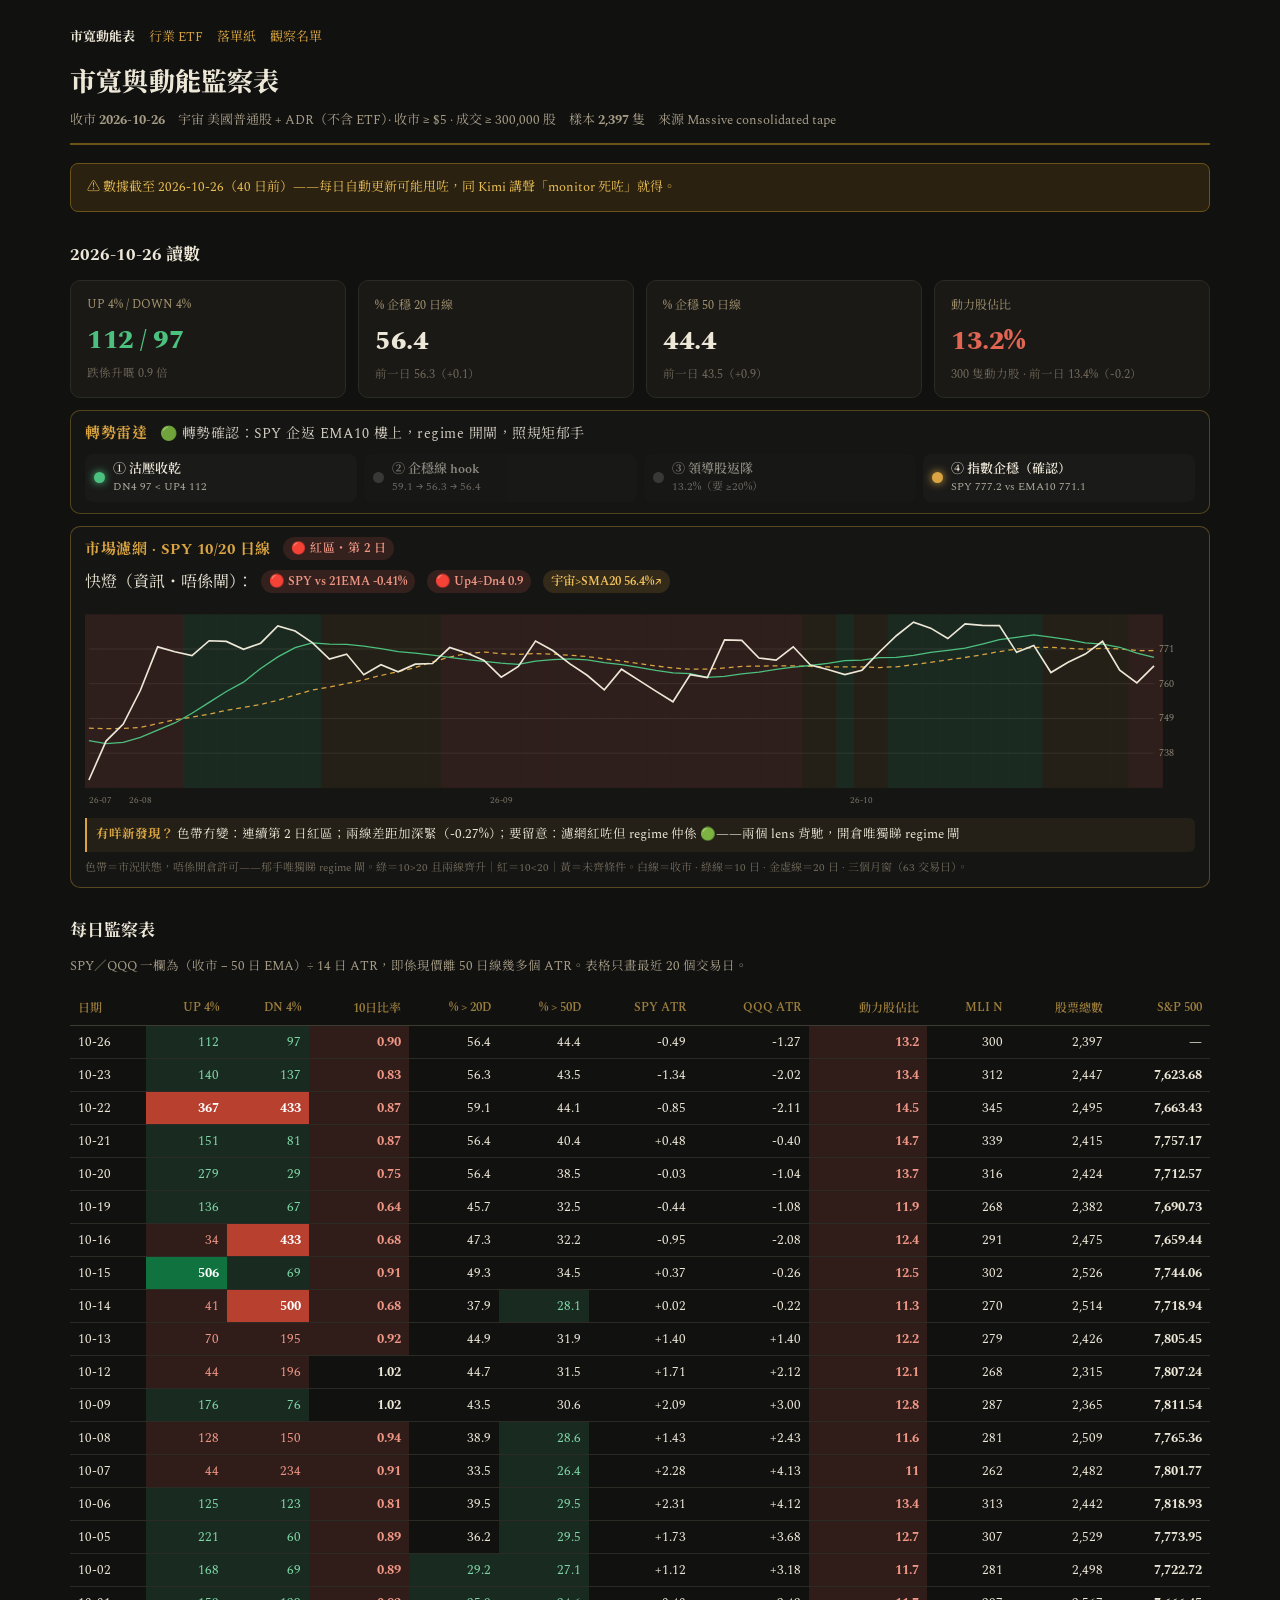
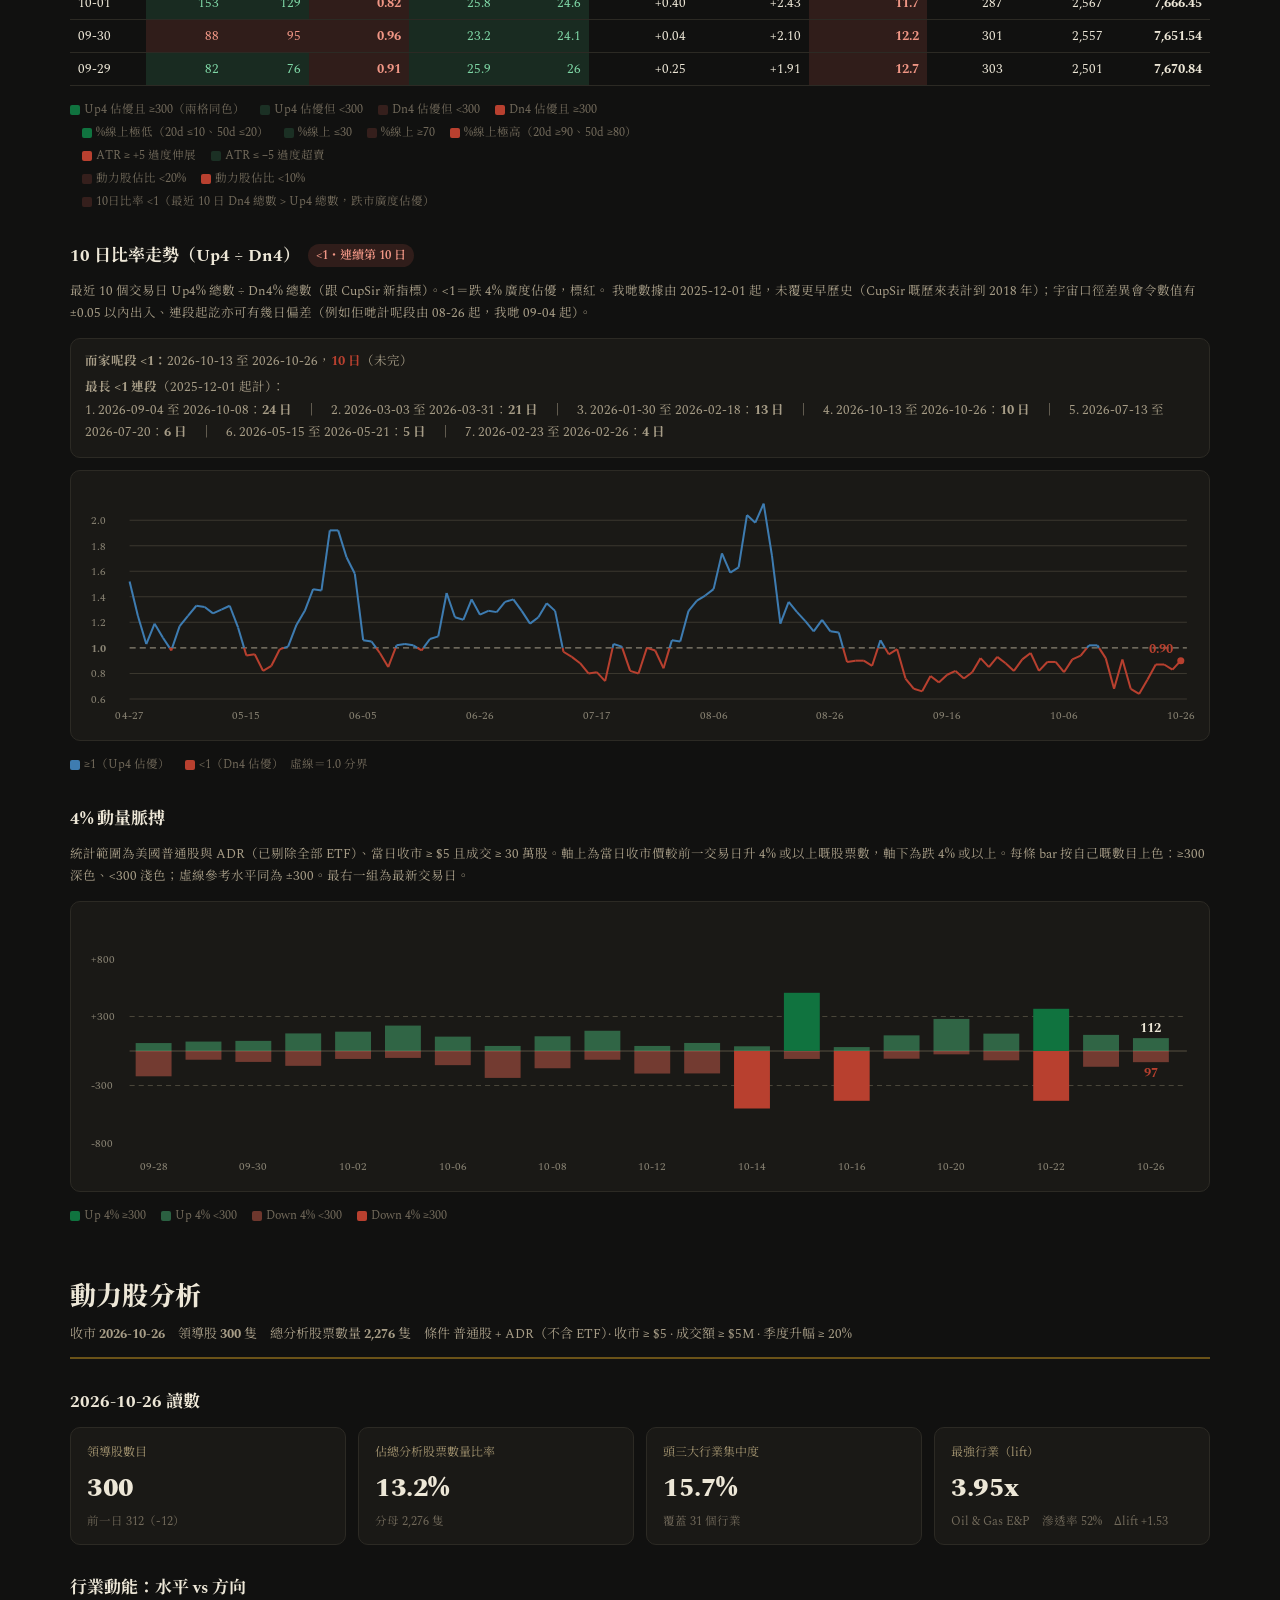
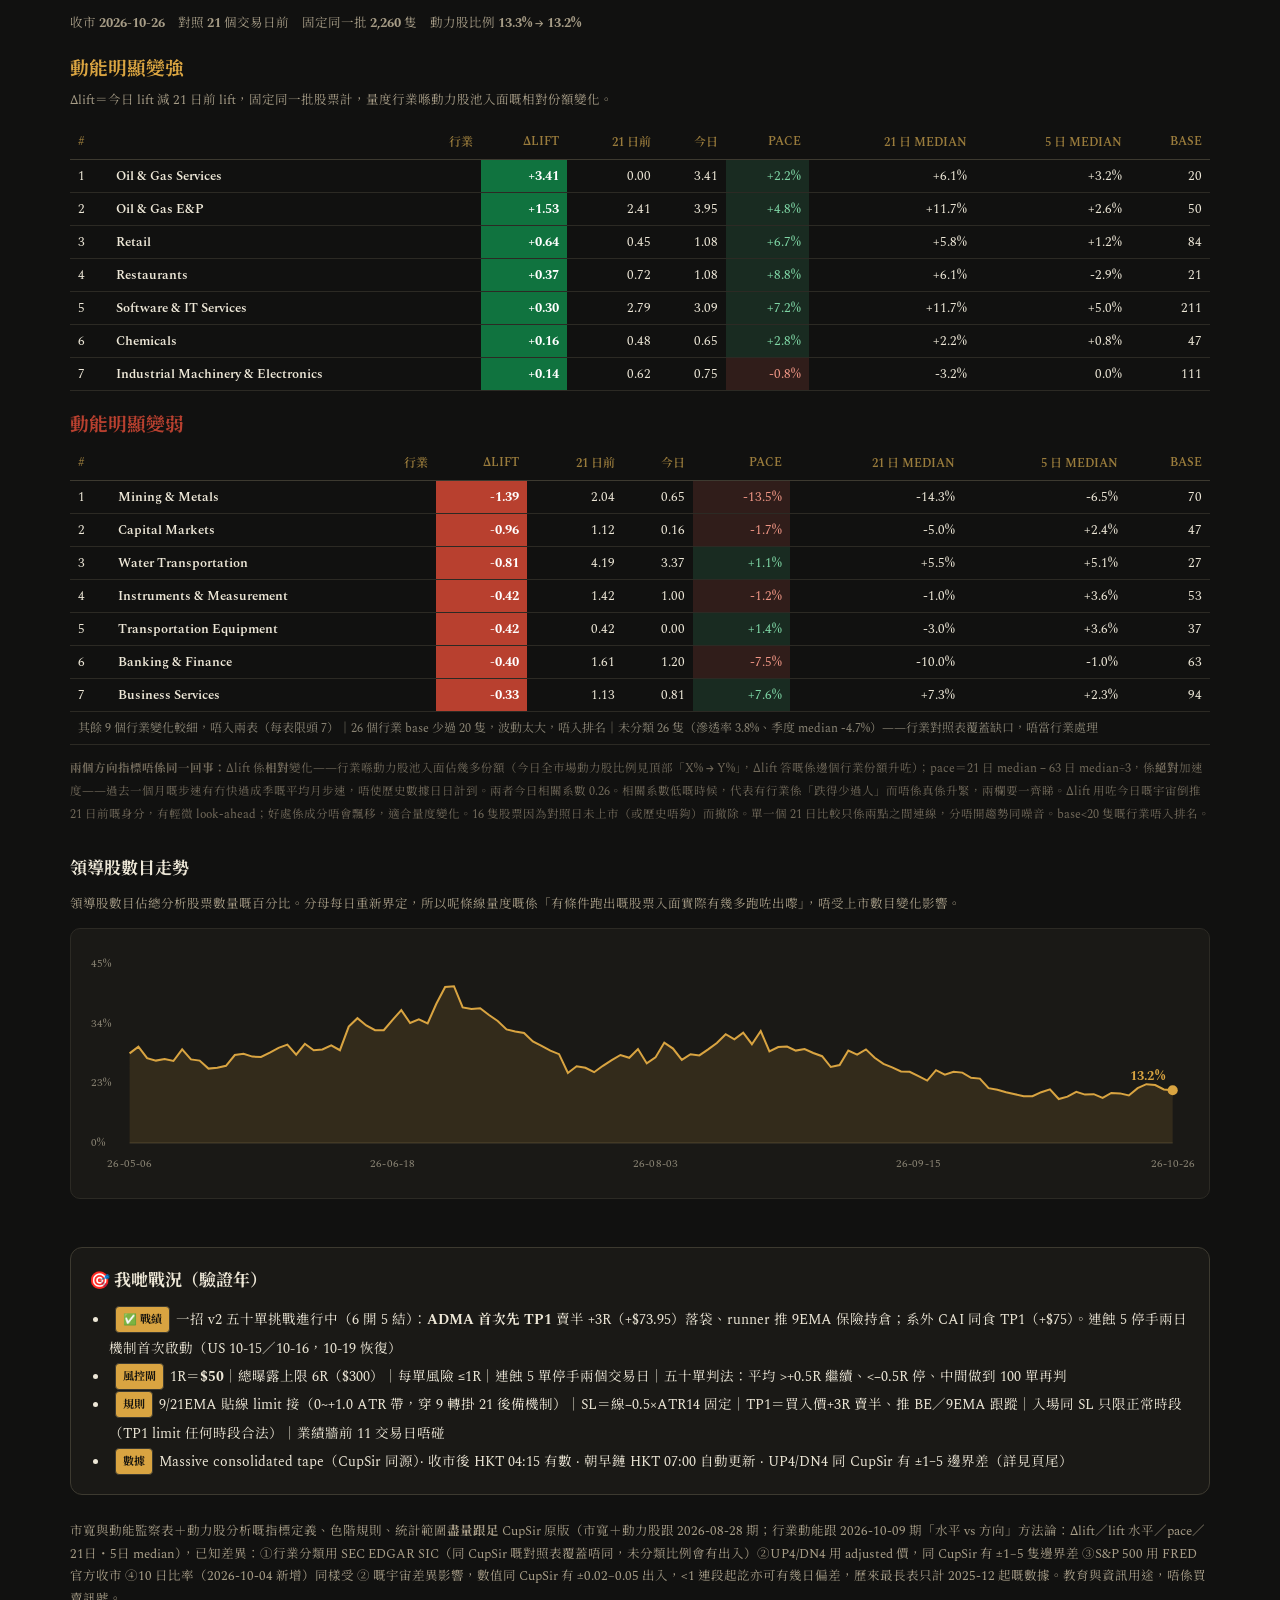
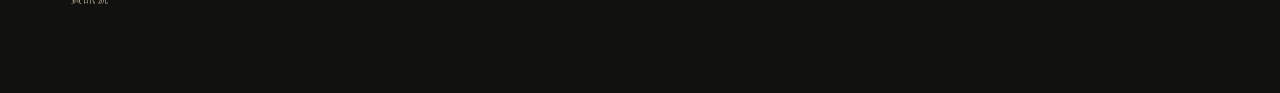
==== index.html @ 5b17cae6 "加快燈資訊欄（閘唔郁）＋燈號lag入停車場" ====
<!DOCTYPE html>
<html lang="zh-Hant">
<head>
<meta charset="UTF-8">
<meta name="viewport" content="width=device-width, initial-scale=1.0">
<title>市寬與動能監察表</title>
<link rel="preconnect" href="https://fonts.googleapis.com">
<link rel="preconnect" href="https://fonts.gstatic.com" crossorigin>
<link href="https://fonts.googleapis.com/css2?family=Spectral:wght@400;600;700;800&family=Noto+Serif+TC:wght@400;600;700;900&display=swap" rel="stylesheet">
<link rel="stylesheet" href="theme.css">
</head>
<body>

<div class="nav"><span class="here">市寬動能表</span><a href="sectors.html">行業 ETF</a><a href="p2.html">落單紙</a><a href="p2w.html">觀察名單</a></div>

<h1>市寬與動能監察表</h1>
<div class="sub" id="subline"></div>

<div class="stale" id="stalebar" style="display:none"></div>

<h2 id="read-title"></h2>
<div class="cards" id="cards"></div>

<!-- 【2026-10-01 Steven 批准】轉勢雷達：四盞燈（①②③跡象 → ④確認），唔郁 CupSir 原裝色階，獨立一條 -->
<div class="radar" id="radar"></div>

<!-- 【2026-10-02 Steven 批准】Qullamaggie 市場濾網：SPY 10/20 日線三色帶（來自 Claude 筆記 p.16-17 嘅模擬圖，呢度用真 SPY 每日自動更新） -->
<div class="qqf" id="qqf"></div>

<!-- 【2026-10-18 Claude 指令第 3 點】持倉業績提醒：業績前一交易日 MOC 全走，朝早鏈 earn_reminder.py 每日寫入 data.json -->
<div class="qqf" id="earnAlerts" style="display:none"></div>

<h2>每日監察表</h2>
<div class="note">SPY／QQQ 一欄為（收市 − 50 日 EMA）÷ 14 日 ATR，即係現價離 50 日線幾多個 ATR。表格只畫最近 20 個交易日。</div>
<div style="overflow-x:auto;">
<table id="dailytbl">
  <thead><tr>
    <th>日期</th><th>UP 4%</th><th>DN 4%</th><th>10日比率</th><th>% &gt; 20D</th><th>% &gt; 50D</th>
    <th>SPY ATR</th><th>QQQ ATR</th><th>動力股佔比</th><th>MLI N</th><th>股票總數</th><th>S&amp;P 500</th>
  </tr></thead>
  <tbody></tbody>
</table>
</div>
<div class="legend">
  <span class="sw" style="background:#10733f"></span>Up4 佔優且 ≥300（兩格同色）
  <span class="sw" style="background:rgba(76,192,126,.18)"></span>Up4 佔優但 &lt;300
  <span class="sw" style="background:rgba(224,101,82,.18)"></span>Dn4 佔優但 &lt;300
  <span class="sw" style="background:#b8402f"></span>Dn4 佔優且 ≥300<br>
  <span class="sw" style="background:#10733f"></span>%線上極低（20d ≤10、50d ≤20）
  <span class="sw" style="background:rgba(76,192,126,.18)"></span>%線上 ≤30
  <span class="sw" style="background:rgba(224,101,82,.18)"></span>%線上 ≥70
  <span class="sw" style="background:#b8402f"></span>%線上極高（20d ≥90、50d ≥80）<br>
  <span class="sw" style="background:#b8402f"></span>ATR ≥ +5 過度伸展
  <span class="sw" style="background:rgba(76,192,126,.18)"></span>ATR ≤ −5 過度超賣<br>
  <span class="sw" style="background:rgba(224,101,82,.18)"></span>動力股佔比 &lt;20%
  <span class="sw" style="background:#b8402f"></span>動力股佔比 &lt;10%<br>
  <span class="sw" style="background:rgba(224,101,82,.18)"></span>10日比率 &lt;1（最近 10 日 Dn4 總數 &gt; Up4 總數，跌市廣度佔優）
</div>

<h2>10 日比率走勢（Up4 ÷ Dn4）<span id="r10-pill" class="qqf-pill"></span></h2>
<div class="note" id="r10-note"></div>
<div class="note" id="r10-streak" style="background:var(--card);border:1px solid var(--line);border-radius:10px;padding:12px 14px;"></div>
<div class="pulse-wrap"><svg id="r10chart" width="100%" height="240" viewBox="0 0 1100 240" preserveAspectRatio="none"></svg></div>
<div class="legend">
  <span class="sw" style="background:#3e7cb1"></span>≥1（Up4 佔優）
  <span class="sw" style="background:#b8402f"></span>&lt;1（Dn4 佔優）　虛線＝1.0 分界
</div>

<h2>4% 動量脈搏</h2>
<div class="note" id="pulse-note"></div>
<div class="pulse-wrap"><svg id="pulse" width="100%" height="260" viewBox="0 0 1100 260" preserveAspectRatio="none"></svg></div>
<div class="legend">
  <span class="sw" style="background:#10733f"></span>Up 4% ≥300
  <span class="sw" style="background:rgba(76,192,126,.45)"></span>Up 4% &lt;300
  <span class="sw" style="background:rgba(224,101,82,.45)"></span>Down 4% &lt;300
  <span class="sw" style="background:#b8402f"></span>Down 4% ≥300
</div>

<div class="sec-div"></div>
<h1>動力股分析</h1>
<div class="sub" id="subline2"></div>

<h2 id="read-title2"></h2>
<div class="cards" id="cards2"></div>

<h2>行業動能：水平 vs 方向</h2>
<div class="note" id="ind-sub"></div>

<h3 style="margin:18px 0 6px;color:#d9a441;">動能明顯變強</h3>
<div class="note">Δlift＝今日 lift 減 21 日前 lift，固定同一批股票計，量度行業喺動力股池入面嘅相對份額變化。</div>
<div style="overflow-x:auto;">
<table id="indup">
  <thead><tr>
    <th>#</th><th>行業</th><th>ΔLIFT</th><th>21 日前</th><th>今日</th><th>PACE</th><th>21 日 MEDIAN</th><th>5 日 MEDIAN</th><th>BASE</th>
  </tr></thead>
  <tbody></tbody>
</table>
</div>

<h3 style="margin:18px 0 6px;color:#b8402f;">動能明顯變弱</h3>
<div style="overflow-x:auto;">
<table id="inddn">
  <thead><tr>
    <th>#</th><th>行業</th><th>ΔLIFT</th><th>21 日前</th><th>今日</th><th>PACE</th><th>21 日 MEDIAN</th><th>5 日 MEDIAN</th><th>BASE</th>
  </tr></thead>
  <tbody></tbody>
</table>
</div>

<div class="legend"><b>兩個方向指標唔係同一回事：</b>Δlift 係<b>相對</b>變化——行業喺動力股池入面佔幾多份額（今日全市場動力股比例見頂部「X% → Y%」，Δlift 答嘅係邊個行業份額升咗）；pace＝21 日 median − 63 日 median÷3，係<b>絕對</b>加速度——過去一個月嘅步速有冇快過成季嘅平均月步速，唔使歷史數據日日計到。<span id="ind-corr"></span>相關系數低嘅時候，代表有行業係「跌得少過人」而唔係真係升緊，兩欄要一齊睇。Δlift 用咗今日嘅宇宙倒推 21 日前嘅身分，有輕微 look-ahead；好處係成分唔會飄移，適合量度變化。<span id="ind-drop"></span>單一個 21 日比較只係兩點之間連線，分唔開趨勢同噪音。base&lt;20 隻嘅行業唔入排名。<span id="sic-note" style="color:#b08b3e;"></span></div>

<h2>領導股數目走勢</h2>
<div class="note" id="trend-note"></div>
<div class="pulse-wrap"><svg id="trend" width="100%" height="240" viewBox="0 0 1100 240" preserveAspectRatio="none"></svg></div>

<div class="sec-div"></div>
<div class="battle">
  <h2>🎯 我哋戰況（驗證年）</h2>
  <ul id="battlelist">
    <li><span class="tag">✅ 戰績</span>一招 v2 五十單挑戰進行中（6 開 5 結）：<b>ADMA 首次先 TP1</b> 賣半 +3R（+$73.95）落袋、runner 推 9EMA 保險持倉；系外 CAI 同食 TP1（+$75）。連蝕 5 停手兩日機制首次啟動（US 10-15／10-16，10-19 恢復）</li>
    <li><span class="tag">風控閘</span>1R＝<b>$50</b>｜總曝露上限 6R（$300）｜每單風險 ≤1R｜連蝕 5 單停手兩個交易日｜五十單判法：平均 &gt;+0.5R 繼續、&lt;−0.5R 停、中間做到 100 單再判</li>
    <li><span class="tag">規則</span>9/21EMA 貼線 limit 接（0~+1.0 ATR 帶，穿 9 轉掛 21 後備機制）｜SL＝線−0.5×ATR14 固定｜TP1＝買入價+3R 賣半、推 BE／9EMA 跟蹤｜入場同 SL 只限正常時段（TP1 limit 任何時段合法）｜業績牆前 11 交易日唔碰</li>
    <li><span class="tag">數據</span>Massive consolidated tape（CupSir 同源）· 收市後 HKT 04:15 有數 · 朝早鏈 HKT 07:00 自動更新 · UP4/DN4 同 CupSir 有 ±1–5 邊界差（詳見頁尾）</li>
  </ul>
</div>

<div class="note" style="margin-top:26px;">市寬與動能監察表＋動力股分析嘅指標定義、色階規則、統計範圍<b>盡量跟足</b> CupSir 原版（市寬＋動力股跟 2026-08-28 期；行業動能跟 2026-10-09 期「水平 vs 方向」方法論：Δlift／lift 水平／pace／21日・5日 median），已知差異：①行業分類用 SEC EDGAR SIC（同 CupSir 嘅對照表覆蓋唔同，未分類比例會有出入）②UP4/DN4 用 adjusted 價，同 CupSir 有 ±1–5 隻邊界差 ③S&P 500 用 FRED 官方收市 ④10 日比率（2026-10-04 新增）同樣受 ② 嘅宇宙差異影響，數值同 CupSir 有 ±0.02–0.05 出入，&lt;1 連段起訖亦可有幾日偏差，歷來最長表只計 2025-12 起嘅數據。教育與資訊用途，唔係買賣訊號。</div>

<script>
const DG='#10733f', DR='#b8402f';
fetch('data.json?v='+Date.now(),{cache:'no-store'}).then(r=>r.json()).then(D=>{
  // 數據新鮮度檢查：asof 距今超過 4 日＝自動更新可能甩咗，亮黃牌
  const daysOld=(Date.now()-new Date(D.asof+'T16:00:00-04:00'))/864e5;
  if(daysOld>4){const b=document.getElementById('stalebar');b.style.display='block';
    b.textContent=`⚠️ 數據截至 ${D.asof}（${Math.floor(daysOld)} 日前）——每日自動更新可能甩咗，同 Kimi 講聲「monitor 死咗」就得。`;}
  document.getElementById('subline').innerHTML =
    `收市 <b>${D.asof}</b>　宇宙 ${D.universe}　樣本 <b>${D.sample_n.toLocaleString()}</b> 隻　來源 ${D.source}`;
  document.getElementById('read-title').textContent = `${D.asof} 讀數`;

  const C=D.cards;
  const sgn=(v,d=2)=> (v>=0?'+':'')+v.toFixed(d);
  // 2026-09-29 跟 CupSir 改版：summary 四盒（刪 SPY/QQQ 離 50D EMA 兩盒；「領導股指數 MLI」盒→「動力股佔比」）
  const PV=D.daily[1];   // 前一交易日（D.daily 新→舊）
  const d20=PV?(C.pct20d-PV[3]).toFixed(1):null, d50=PV?(C.pct50d-PV[4]).toFixed(1):null;
  const dShare=PV?(C.share_pct-PV[7]).toFixed(1):null;
  const pClsT=(v,is20)=> v<=(is20?10:20)?'DG' : v<=30?'G' : v>=(is20?90:80)?'DR' : v>=70?'R' : '';
  const upWin=C.up4>=C.dn4;
  document.getElementById('cards').innerHTML = `
    <div class="card"><div class="lbl">UP 4% / DOWN 4%</div><div class="val"><span class="${upWin?'up':'dn'}">${C.up4} / ${C.dn4}</span></div><div class="sub2">${C.dn_ratio}</div></div>
    <div class="card"><div class="lbl">% 企穩 20 日線</div><div class="val ${pClsT(C.pct20d,1)}">${C.pct20d}</div><div class="sub2">${PV?`前一日 ${PV[3]}（${d20>=0?'+':''}${d20}）`:''}</div></div>
    <div class="card"><div class="lbl">% 企穩 50 日線</div><div class="val ${pClsT(C.pct50d,0)}">${C.pct50d}</div><div class="sub2">${PV?`前一日 ${PV[4]}（${d50>=0?'+':''}${d50}）`:''}</div></div>
    <div class="card"><div class="lbl">動力股佔比</div><div class="val ${C.share_pct<10?'DR':C.share_pct<20?'R':''}">${C.share_pct}%</div><div class="sub2">${C.mli_n} 隻動力股${PV?` · 前一日 ${PV[7]}%（${dShare>=0?'+':''}${dShare}）`:''}</div></div>`;

  // 【2026-10-01 Steven 批准】轉勢雷達：①②③＝跡象、④＝確認（regime 開閘）。每日監察表色階唔郁。
  (function(){
    const r0=D.daily[0], r1=D.daily[1], r2=D.daily[2];
    if(!r0) return;
    const p1=D.p1||{};
    const l1 = r0[2] < r0[1];                                        // ① 沽壓收乾：DN4 唔再大過 UP4
    const l2 = !!(r1&&r2) && r0[3]>r1[3] && r1[3]>r2[3] && r0[3]<=40; // ② %20S 低位 hook：連升兩日且未離低位區
    const l3 = r0[7] >= 20;                                          // ③ 領導股返隊：動力股佔比 ≥20%
    const l4 = p1.spy_close!=null && p1.spy_close > p1.spy_e10;      // ④ 指數企穩：SPY 收 > EMA10
    const subs = [
      `DN4 ${r0[2]} ${l1?'<':'≥'} UP4 ${r0[1]}`,
      r1&&r2 ? `${r2[3]} → ${r1[3]} → ${r0[3]}` : '數據唔夠三日',
      `${r0[7]}%（要 ≥20%）`,
      p1.spy_close!=null ? `SPY ${p1.spy_close} vs EMA10 ${p1.spy_e10}` : 'P1 未跑',
    ];
    const names = ['① 沽壓收乾','② 企穩線 hook','③ 領導股返隊','④ 指數企穩（確認）'];
    const L = [l1,l2,l3,l4];
    const sig = L.slice(0,3).filter(Boolean).length;
    // 【2026-10-01 Steven 要求】verdict 要似一句總結，唔係齋狀態
    const verdict = l4 ? '🟢 轉勢確認：SPY 企返 EMA10 樓上，regime 開閘，照規矩郁手'
                 : sig>=3 ? '🟡 跡象齊晒（3/3）：萬事俱備只欠指數——SPY 收返 EMA10 先係確認，未住'
                 : sig==2 ? '🟡 跡象浮現（2/3）：有回暖苗頭但未夠，繼續觀察，唔好住撈'
                 : sig==1 ? '⚪ 依然不樂觀：只有一盞跡象燈，唔足以講轉勢，唔適合撈底住'
                 : '⚪ 依然不樂觀：四盞全灰，未見轉勢跡象，唔適合撈底住，繼續等';
    document.getElementById('radar').innerHTML =
      '<div class="radar-head">轉勢雷達 <span class="radar-verdict">'+verdict+'</span></div>' +
      '<div class="radar-row">' + names.map((n,i)=>
        `<div class="rl ${L[i]?'on':''} ${i===3&&L[i]?'confirm':''}"><span class="dot"></span><div><div class="rl-name">${n}</div><div class="rl-sub">${subs[i]}</div></div></div>`
      ).join('') + '</div>';
  })();

  // 【2026-10-02 Steven 批准】Qullamaggie 市場濾網圖：SPY 10/20 日線三色帶＋每日「有咩新發現」短評
  // 色帶＝市況狀態（綠＝10>20 兩線齊升｜紅＝10<20｜黃＝未齊），唔係開倉許可——郁手唯獨睇 regime 閘
  (function(){
    const q=D.qqf;
    if(!q||!q.length) return;
    const n=q.length, cur=q[n-1], prev=q[n-2];
    let streak=1; for(let i=n-2;i>=0&&q[i][4]===cur[4];i--) streak++;
    const stName={g:'綠',y:'黃',r:'紅'}, stIcon={g:'🟢',y:'🟡',r:'🔴'};
    const box=document.getElementById('qqf');

    function draw(){
      const W=Math.max(300,Math.floor(box.clientWidth||360)), H=210, PL=4, PR=42, PT=12, PB=20;
      let lo=Infinity,hi=-Infinity;
      q.forEach(p=>{lo=Math.min(lo,p[1],p[2],p[3]);hi=Math.max(hi,p[1],p[2],p[3]);});
      const pad=(hi-lo)*0.05; lo-=pad; hi+=pad;
      const X=i=>PL+i*(W-PL-PR)/(n-1);
      const Y=v=>PT+(hi-v)/(hi-lo)*(H-PT-PB);
      const bw=(W-PL-PR)/n;
      let s='';
      q.forEach((p,i)=>{
        const col=p[4]==='g'?'rgba(76,192,126,.12)':p[4]==='r'?'rgba(224,101,82,.12)':'rgba(217,164,65,.08)';
        s+=`<rect x="${(X(i)-bw/2).toFixed(1)}" y="${PT}" width="${(bw+0.5).toFixed(1)}" height="${H-PT-PB}" fill="${col}"/>`;
      });
      for(let g=1;g<=4;g++){
        const v=lo+(hi-lo)*g/5, y=Y(v).toFixed(1);
        s+=`<line x1="${PL}" y1="${y}" x2="${W-PR}" y2="${y}" stroke="rgba(237,231,215,.09)" stroke-width="1"/>`;
        s+=`<text x="${W-PR+5}" y="${+y+3}" fill="rgba(167,157,135,.8)" font-size="10">${v.toFixed(0)}</text>`;
      }
      let lastM='';   // 每個月第一個交易日標一次，短窗唔會重複月標（2026-10-04 優化）
      for(let i=0;i<n;i++){
        const m=q[i][0].slice(2,7);
        if(m===lastM) continue; lastM=m;
        const first=i===0;
        s+=`<text x="${first?PL:X(i).toFixed(1)}" y="${H-5}" fill="rgba(167,157,135,.7)" font-size="9.5" text-anchor="${first?'start':'middle'}">${m}</text>`;
      }
      const path=idx=>q.map((p,i)=>`${i?'L':'M'}${X(i).toFixed(1)},${Y(p[idx]).toFixed(1)}`).join('');
      s+=`<path d="${path(3)}" fill="none" stroke="#d9a441" stroke-width="1.3" stroke-dasharray="5,4"/>`;
      s+=`<path d="${path(2)}" fill="none" stroke="#4cc07e" stroke-width="1.3"/>`;
      s+=`<path d="${path(1)}" fill="none" stroke="#ede7d7" stroke-width="1.7"/>`;
      return `<svg viewBox="0 0 ${W} ${H}" width="100%" height="${H}" class="qqf-svg">${s}</svg>`;
    }

    const bits=[];
    if(prev&&prev[4]!==cur[4]){
      bits.push(cur[4]==='g'?'色帶啱啱轉綠：10 日線升穿 20 日線兼兩線齊向上，QQ 口徑＝可以做多'
        :cur[4]==='r'?'色帶啱啱轉紅：10 日線跌穿 20 日線，QQ 口徑＝唔掂，坐現金、少做'
        :'色帶啱啱轉黃：條件未齊，QQ 口徑＝細注、少做，自己決定');
    }else{
      bits.push(`色帶冇變：連續第 ${streak} 日${stName[cur[4]]}區`);
    }
    if(prev){
      const c=cur[1],a=cur[2],b=cur[3];
      if(c>a&&c>b&&(prev[1]<=prev[2]||prev[1]<=prev[3])) bits.push('價格啱啱站返兩線之上');
      if(c<a&&c<b&&(prev[1]>=prev[2]||prev[1]>=prev[3])) bits.push('價格啱啱跌穿兩線之下');
      const gap=(a-b)/b*100, pg=(prev[2]-prev[3])/prev[3]*100;
      if(Math.abs(gap)<0.15) bits.push('兩線貼到好埋（差距唔到 0.2%），隨時交叉——而家係轉色邊緣');
      else if(Math.abs(gap)>Math.abs(pg)+0.05) bits.push(`兩線差距${gap>0?'擴闊':'加深'}緊（${gap.toFixed(2)}%）`);
    }
    const p1=D.p1||{};
    if(p1.regime){
      const rg=p1.regime.includes('🔴');
      if(rg&&cur[4]==='g') bits.push('要留意：濾網綠咗但 regime 仲係 🔴——兩個 lens 背馳，開倉唯獨睇 regime 閘');
      if(!rg&&cur[4]==='r') bits.push('要留意：濾網紅咗但 regime 仲係 🟢——兩個 lens 背馳，開倉唯獨睇 regime 閘');
    }
    // 【2026-10-27 Steven 批准】快燈欄：資訊溫度計，唔係開倉閘——閘唯獨睇 SMA10/20 色帶（補8）
    const fl=D.fast_light;
    let flHtml='';
    if(fl){
      const fp=(st,t)=>`<span class="qqf-pill ${st}" style="font-size:.78em">${stIcon[st]} ${t}</span>`;
      const fb=[];
      if(fl.spy_fast) fb.push(fp(fl.spy_fast,`SPY vs 21EMA ${fl.spy_vs_ema21_pct>0?'+':''}${fl.spy_vs_ema21_pct}%`));
      if(fl.r10_fast) fb.push(fp(fl.r10_fast,`Up4÷Dn4 ${fl.r10}`));
      if(fl.pct20d!=null){const dir=fl.pct20d_prev!=null?(fl.pct20d>fl.pct20d_prev?'↗':fl.pct20d<fl.pct20d_prev?'↘':'→'):'';fb.push(`<span class="qqf-pill y" style="font-size:.78em">宇宙>SMA20 ${fl.pct20d}%${dir}</span>`);}
      flHtml=`<div style="margin:0 0 6px">快燈（資訊・唔係閘）：${fb.join(' ')}</div>`;
    }
    box.innerHTML=
      `<div class="qqf-head">市場濾網 · SPY 10/20 日線 <span class="qqf-pill ${cur[4]}">${stIcon[cur[4]]} ${stName[cur[4]]}區・第 ${streak} 日</span></div>`+
      flHtml+
      draw()+
      `<div class="qqf-find"><b>有咩新發現？</b> ${bits.slice(0,3).join('；')}</div>`+
      `<div class="qqf-note">色帶＝市況狀態，唔係開倉許可——郁手唯獨睇 regime 閘。綠＝10&gt;20 且兩線齊升｜紅＝10&lt;20｜黃＝未齊條件。白線＝收市 · 綠線＝10 日 · 金虛線＝20 日 · 三個月窗（${n} 交易日）。</div>`;
    let rz; window.addEventListener('resize',()=>{clearTimeout(rz);rz=setTimeout(()=>{
      const sv=box.querySelector('.qqf-svg'); if(sv){const tmp=document.createElement('div');tmp.innerHTML=draw();sv.replaceWith(tmp.firstChild);}
    },200);});
  })();

  // 【2026-10-18 Claude 指令第 3 點】持倉業績提醒（朝早鏈 earn_reminder.py 每日更新；冇提醒就隱藏）
  (function(){
    const ea=D.earn_alerts;
    if(!ea||!ea.items||!ea.items.length) return;
    const box=document.getElementById('earnAlerts');
    box.style.display='';
    box.innerHTML=`<div class="qqf-head">持倉業績提醒 <span style="opacity:.65;font-size:.85em">（${ea.asof} HKT 更新 · 規則：業績前一交易日 MOC 全走，唔准揹業績過夜）</span></div>`+
      ea.items.map(m=>`<div class="qqf-find">${m}</div>`).join('');
  })();

  // 每日監察表（2026-09-29 跟 CupSir 改版：11 欄——MLI 升% 刪、MLI %→動力股佔比、搬去 QQQ ATR 之後）
  const tb=document.querySelector('#dailytbl tbody');
  D.daily.forEach(r=>{
    const [dt,up,dn,p20,p50,sa,qa,share,mlin,tot,spx,r10]=r;
    const upWin=up>=dn;
    const upCls = upWin ? (up>=300?'c-deepG':'c-liteG') : (up>=300?'c-deepR':'c-liteR');
    const dnCls = !upWin ? (dn>=300?'c-deepR':'c-liteR') : (dn>=300?'c-deepG':'c-liteG');
    const pCls=(v,is20)=> v<=(is20?10:20)?'c-deepG' : v<=30?'c-liteG' : v>=(is20?90:80)?'c-deepR' : v>=70?'c-liteR' : '';
    const aCls=v=> v>=5?'c-deepR' : v<=-5?'c-deepG' : '';
    const sCls=v=> v<10?'c-deepR' : v<20?'c-liteR' : '';
    tb.insertAdjacentHTML('beforeend',`<tr>
      <td>${dt}</td><td class="${upCls}">${up}</td><td class="${dnCls}">${dn}</td>
      <td class="${r10!=null&&r10<1?'c-liteR':''}" style="font-weight:700;">${r10==null?'—':Number(r10).toFixed(2)}</td>
      <td class="${pCls(p20,1)}">${p20}</td><td class="${pCls(p50,0)}">${p50}</td>
      <td class="${aCls(sa)}">${sgn(sa)}</td><td class="${aCls(qa)}">${sgn(qa)}</td>
      <td class="${sCls(share)}"><b>${share}</b></td><td>${mlin}</td>
      <td>${tot.toLocaleString()}</td><td><b>${typeof spx==='number'?spx.toLocaleString():spx}</b></td></tr>`);
  });

  // （P1 宇宙每日監察表 2026-10-11 收埋——P1 已封存，頁面唔再顯示；data.json 嘅 p1_universe 照舊每日計，歷史唔斷）

  // 4% 動量脈搏
  document.getElementById('pulse-note').textContent = D.breadth_pulse_note;
  const svg=document.getElementById('pulse');
  const rows=(D.pulse ? D.pulse : [...D.daily].reverse()).slice(-21);
  const W=1100,H=260,mid=135,sc=0.115,padL=46;
  const bw=(W-padL-20)/rows.length;
  let s=`<line x1="${padL}" y1="${mid}" x2="${W-10}" y2="${mid}" stroke="#565040" stroke-width="1"/>`;
  [300,-300].forEach(y=>{ s+=`<line x1="${padL}" y1="${mid-y*sc}" x2="${W-10}" y2="${mid-y*sc}" stroke="#4a463a" stroke-width="1" stroke-dasharray="5,4"/>`; });
  [800,300,-300,-800].forEach(y=>{ s+=`<text x="8" y="${mid-y*sc+4}" font-size="11" fill="#8a8474">${y>0?'+'+y:y}</text>`; });
  rows.forEach((r,i)=>{
    const x=padL+6+i*bw, up=r[1], dn=r[2];
    s+=`<rect x="${x}" y="${mid-up*sc}" width="${bw*0.72}" height="${up*sc}" fill="${up>=300?DG:'rgba(76,192,126,.45)'}"/>`;
    s+=`<rect x="${x}" y="${mid}" width="${bw*0.72}" height="${dn*sc}" fill="${dn>=300?DR:'rgba(224,101,82,.45)'}"/>`;
    if(i%2===0||i===rows.length-1) s+=`<text x="${x+bw*0.36}" y="${H-6}" font-size="10.5" fill="#8a8474" text-anchor="middle">${r[0]}</text>`;
    if(i===rows.length-1){
      s+=`<text x="${x+bw*0.36}" y="${mid-up*sc-6}" font-size="13" font-weight="700" fill="#ede7d7" text-anchor="middle">${up}</text>`;
      s+=`<text x="${x+bw*0.36}" y="${mid+dn*sc+15}" font-size="13" font-weight="700" fill="${DR}" text-anchor="middle">${dn}</text>`;
    }
  });
  svg.innerHTML=s;

  // 10 日比率走勢（2026-10-04 跟 CupSir 新指標：ΣUp4(10日)÷ΣDn4(10日)，<1 紅）
  if(D.r10 && D.r10.length){
    const M=D.r10_meta||{};
    document.getElementById('r10-note').textContent =
      (M.note||'')+(M.coverage?` 我哋數據由 ${M.coverage}，未覆更早歷史（CupSir 嘅歷來表計到 2018 年）；宇宙口徑差異會令數值有 ±0.05 以內出入、連段起訖亦可有幾日偏差（例如佢哋計呢段由 08-26 起，我哋 09-04 起）。`:'');
    let sh='';
    if(M.current) sh+=`<div><b>而家呢段 &lt;1：</b>${M.current.start} 至 ${M.current.end}，<b style="color:${DR};">${M.current.days} 日</b>（未完）</div>`;
    else sh+=`<div><b>而家：</b>比率企返 ≥1（最新 ${Number(D.r10[D.r10.length-1][1]).toFixed(2)}），唔喺 &lt;1 連段入面。</div>`;
    if(M.top&&M.top.length) sh+=`<div style="margin-top:4px;"><b>最長 &lt;1 連段</b>（${(M.coverage||'').replace(' 起','')} 起計）：<br>`+M.top.map((s,i)=>`${i+1}. ${s.start} 至 ${s.end}：<b>${s.days} 日</b>`).join('　｜　')+`</div>`;
    document.getElementById('r10-streak').innerHTML=sh;
    const pl=document.getElementById('r10-pill');
    if(M.current){ pl.className='qqf-pill r'; pl.textContent=`<1・連續第 ${M.current.days} 日`; }
    else{ pl.className='qqf-pill g'; pl.textContent=`≥1・${Number(D.r10[D.r10.length-1][1]).toFixed(2)}`; }
    const rs=D.r10, n2=rs.length, W2=1100, H2=240, pL=46, pT=16, pB=26;
    const vals=rs.map(r=>r[1]);
    let lo=Math.min(...vals,0.99), hi=Math.max(...vals,1.01);
    lo=Math.floor((lo-0.02)*20)/20; hi=Math.ceil((hi+0.02)*20)/20;
    const X2=i=>pL+i*(W2-pL-16)/(n2-1), Y2=v=>pT+(hi-v)*(H2-pT-pB)/(hi-lo);
    const seg=(x1,y1,x2,y2,bad)=>`<line x1="${x1}" y1="${y1}" x2="${x2}" y2="${y2}" stroke="${bad?DR:'#3e7cb1'}" stroke-width="2"/>`;
    let s2='';
    const gStep=(hi-lo)>2.5?0.5:((hi-lo)>1.2?0.2:0.1);
    for(let g=Math.ceil(lo/gStep)*gStep; g<=hi+1e-9; g+=gStep){
      const gv=Math.round(g/gStep)*gStep;
      if(Math.abs(gv-1)<1e-9) continue;
      s2+=`<line x1="${pL}" y1="${Y2(gv)}" x2="${W2-10}" y2="${Y2(gv)}" stroke="#3a372e" stroke-width="1"/>`;
      s2+=`<text x="8" y="${Y2(gv)+4}" font-size="11" fill="#8a8474">${gv.toFixed(1)}</text>`;
    }
    s2+=`<line x1="${pL}" y1="${Y2(1)}" x2="${W2-10}" y2="${Y2(1)}" stroke="#8a8474" stroke-width="1.2" stroke-dasharray="6,4"/>`;
    s2+=`<text x="8" y="${Y2(1)+4}" font-size="11" font-weight="700" fill="#8a8474">1.0</text>`;
    for(let i=0;i<n2-1;i++){
      const x1=X2(i),y1=Y2(vals[i]),x2=X2(i+1),y2=Y2(vals[i+1]),v1=vals[i],v2=vals[i+1];
      if((v1<1)===(v2<1)) s2+=seg(x1,y1,x2,y2,v1<1);
      else{ const t=(1-v1)/(v2-v1),xm=x1+t*(x2-x1),ym=y1+t*(y2-y1);
        s2+=seg(x1,y1,xm,ym,v1<1)+seg(xm,ym,x2,y2,v2<1); }
    }
    const step=Math.max(1,Math.round(n2/9));
    for(let i=0;i<n2;i+=step) s2+=`<text x="${X2(i)}" y="${H2-6}" font-size="10.5" fill="#8a8474" text-anchor="middle">${rs[i][0]}</text>`;
    const lv=vals[n2-1];
    s2+=`<circle cx="${X2(n2-1)}" cy="${Y2(lv)}" r="3.5" fill="${lv<1?DR:'#3e7cb1'}"/>`;
    s2+=`<text x="${X2(n2-1)-8}" y="${Y2(lv)-8}" font-size="13" font-weight="700" fill="${lv<1?DR:'#3e7cb1'}" text-anchor="end">${lv.toFixed(2)}</text>`;
    document.getElementById('r10chart').innerHTML=s2;
  }

  // 動力股分析
  const L=D.leaders;
  document.getElementById('subline2').innerHTML =
    `收市 <b>${L.asof}</b>　領導股 <b>${L.leaders_n}</b> 隻　總分析股票數量 <b>${L.pool_n.toLocaleString()}</b> 隻　條件 ${L.conditions}`;
  document.getElementById('read-title2').textContent = `${L.asof} 讀數`;
  document.getElementById('cards2').innerHTML = `
    <div class="card"><div class="lbl">領導股數目</div><div class="val">${L.leaders_n}</div><div class="sub2">${L.leaders_prev}</div></div>
    <div class="card"><div class="lbl">佔總分析股票數量比率</div><div class="val">${Number(L.share_pct).toFixed(1)}%</div><div class="sub2">分母 ${L.pool_n.toLocaleString()} 隻</div></div>
    <div class="card"><div class="lbl">頭三大行業集中度</div><div class="val">${Number(L.top3_conc).toFixed(1)}%</div><div class="sub2">覆蓋 ${L.industries_covered} 個行業</div></div>
    <div class="card"><div class="lbl">最強行業（lift）</div><div class="val">${L.top_industry_lift}x</div><div class="sub2">${L.top_industry}　滲透率 ${L.top_industry_pen}%　Δlift ${L.top_industry_dlift}</div></div>`;

  // 行業動能：水平 vs 方向（2026-10-11 跟 CupSir 2026-10-09 期改版：變強／變弱兩表，Δlift 主打）
  document.getElementById('ind-sub').innerHTML =
    `收市 <b>${L.asof}</b>　對照 <b>21</b> 個交易日前　固定同一批 <b>${(L.fixed_n||0).toLocaleString()}</b> 隻　動力股比例 <b>${L.motors_pct_prev==null?'—':L.motors_pct_prev+'%'}</b> → <b>${Number(L.share_pct).toFixed(1)}%</b>`;
  if(L.corr_dlift_pace!=null) document.getElementById('ind-corr').textContent = `兩者今日相關系數 ${L.corr_dlift_pace}。`;
  if(L.dropped_n) document.getElementById('ind-drop').textContent = `${L.dropped_n} 隻股票因為對照日未上市（或歷史唔夠）而撤除。`;
  const fmts=v=>v==null?'—':(v>0?'+':'')+v.toFixed(1)+'%';
  const rowHtml=(x,k)=>{
    const [name,lift,qmed,dlift,pace,pen,n,base,z,sig,liftp,med21,med5]=x;
    return `<tr>
      <td>${k+1}</td><td style="text-align:left;font-weight:600;">${name}</td>
      <td class="${dlift>=0?'c-deepG':'c-deepR'}">${dlift>0?'+':''}${dlift.toFixed(2)}</td>
      <td>${liftp==null?'—':liftp.toFixed(2)}</td>
      <td>${lift.toFixed(2)}</td>
      <td class="${pace==null?'':(pace>=0?'c-liteG':'c-liteR')}">${fmts(pace)}</td>
      <td>${fmts(med21)}</td><td>${fmts(med5)}</td><td>${base}</td></tr>`;
  };
  const withD=L.industries.filter(x=>x[3]!=null);
  const up=withD.filter(x=>x[3]>0).sort((a,b)=>b[3]-a[3]);
  const dn=withD.filter(x=>x[3]<0).sort((a,b)=>a[3]-b[3]);
  const upShow=up.slice(0,7), dnShow=dn.slice(0,7);
  const iu=document.querySelector('#indup tbody'), idn=document.querySelector('#inddn tbody');
  upShow.forEach((x,k)=>iu.insertAdjacentHTML('beforeend',rowHtml(x,k)));
  dnShow.forEach((x,k)=>idn.insertAdjacentHTML('beforeend',rowHtml(x,k)));
  const ft=[];
  if(up.length-upShow.length+dn.length-dnShow.length>0) ft.push(`其餘 ${up.length-upShow.length+dn.length-dnShow.length} 個行業變化較細，唔入兩表（每表限頭 7）`);
  if(L.excluded_small) ft.push(`${L.excluded_small} 個行業 base 少過 20 隻，波動太大，唔入排名`);
  if(L.unclassified) ft.push(`未分類 ${L.unclassified.n} 隻（滲透率 ${L.unclassified.pen}%、季度 median ${L.unclassified.qmed==null?'—':L.unclassified.qmed+'%'}）——行業對照表覆蓋缺口，唔當行業處理`);
  if(ft.length) idn.insertAdjacentHTML('beforeend',`<tr><td colspan="9" style="text-align:left;color:#8a8474;font-size:12px;">${ft.join('｜')}</td></tr>`);

  // 領導股走勢（多點面積圖）
  document.getElementById('trend-note').textContent = L.trend_note;
  if (L.sic_note) document.getElementById('sic-note').textContent = ' ⚠️ ' + L.sic_note;
  const tsvg=document.getElementById('trend');
  const tr=L.trend, n=tr.length;
  const x0=46, x1=1076, yMax=45;
  const X=i=> x0 + (n<2 ? (x1-x0) : i*(x1-x0)/(n-1));
  const Y=v=> 200 - v/yMax*180;
  let t=`<line x1="${x0}" y1="200" x2="${x1}" y2="200" stroke="#423d2d"/><text x="8" y="24" font-size="11" fill="#8a8474">45%</text><text x="8" y="84" font-size="11" fill="#8a8474">34%</text><text x="8" y="143" font-size="11" fill="#8a8474">23%</text><text x="8" y="203" font-size="11" fill="#8a8474">0%</text>`;
  if(n){
    const pts=tr.map((p,i)=>`${X(i).toFixed(1)},${Y(p[1]).toFixed(1)}`).join(' ');
    t+=`<polygon points="${x0},200 ${pts} ${X(n-1).toFixed(1)},200" fill="#d9a441" opacity="0.13"/>`;
    t+=`<polyline points="${pts}" fill="none" stroke="#d9a441" stroke-width="2"/>`;
    const last=tr[n-1];
    t+=`<circle cx="${X(n-1)}" cy="${Y(last[1])}" r="5" fill="#d9a441"/><text x="${X(n-1)-8}" y="${Y(last[1])-10}" font-size="13" font-weight="700" fill="#d9a441" text-anchor="end">${last[1]}%</text>`;
    // x 軸日期標籤：頭、尾、中間均勻 5 個
    const lblIdx=[...new Set([0, Math.floor(n*0.25), Math.floor(n*0.5), Math.floor(n*0.75), n-1])];
    lblIdx.forEach(i=>{ t+=`<text x="${X(i)}" y="224" font-size="11" fill="#8a8474" text-anchor="middle">${tr[i][0].slice(2)}</text>`; });
  }
  tsvg.innerHTML=t;
}).catch(e=>{
  const b=document.getElementById('stalebar');
  b.style.display='block';
  b.textContent='⚠️ 數據 load 唔到（'+(e&&e.message||e)+'）——試下重新整理；都係唔得就同 Kimi 講聲「monitor 死咗」。';
});
</script>
</body>
</html>
---- theme.css ----
/* ============================================================
   Steven 戰報主題 v1（2026-09-06 欽定：黑＋金，Claude 感 serif）
   全站共享：index.html／p1.html／p2.html＋之後所有新頁
   ============================================================ */
:root{
  --bg:#111110; --card:#1a1916; --line:#2c2a24; --line2:#3d3a30;
  --tx:#ede7d7; --tx2:#a79d87; --tx3:#71695a;
  --gold:#d9a441; --gold2:#f0c05a; --golddim:#9a7c3c;
  --up:#4cc07e; --dn:#e06552;
  --deepG:#10733f; --liteG-bg:rgba(76,192,126,.15); --liteG-tx:#7fd7a6;
  --deepR:#b8402f;  --liteR-bg:rgba(224,101,82,.15); --liteR-tx:#f09685;
  --mliG-bg:rgba(76,192,126,.10); --mliG-tx:#6fbf94;
  --mliR-bg:rgba(224,101,82,.10); --mliR-tx:#c98471;
}
*{ margin:0; padding:0; box-sizing:border-box; }
body{
  font-family:'Spectral','Noto Serif TC',Georgia,'Songti TC','PMingLiU',serif;
  background:var(--bg); color:var(--tx);
  padding:26px 20px 70px; max-width:1180px; margin:0 auto;
  -webkit-font-smoothing:antialiased;
}
::selection{ background:rgba(217,164,65,.35); }

h1{ font-size:26px; font-weight:800; margin-bottom:6px; letter-spacing:.2px; }
h2{ font-size:17px; font-weight:700; margin:28px 0 12px; color:var(--tx); }
.sub{ color:var(--tx2); font-size:13px; padding-bottom:12px; border-bottom:2px solid #6b5318; margin-bottom:18px; line-height:1.7; }
.note{ color:var(--tx2); font-size:12.5px; line-height:1.8; margin-bottom:12px; }
a{ color:var(--gold); text-decoration:none; }
a:hover{ color:var(--gold2); text-decoration:underline; }

/* ---- 導航 ---- */
.nav{ font-size:13px; margin-bottom:14px; }
.nav a{ color:var(--gold); text-decoration:none; margin-right:14px; }
.nav a:hover{ color:var(--gold2); text-decoration:underline; }
.nav .here{ color:var(--tx); font-weight:700; margin-right:14px; }

/* ---- 表格 ---- */
table{ width:100%; border-collapse:collapse; font-size:13px; }
th{ text-align:right; font-weight:600; color:var(--golddim); padding:7px 8px; border-bottom:1.5px solid var(--line2); white-space:nowrap; font-size:12px; }
th:first-child, td:first-child{ text-align:left; }
td{ text-align:right; padding:6px 8px; border-bottom:1px solid var(--line); font-variant-numeric:tabular-nums; white-space:nowrap; }
tr:hover td{ background:#1e1d19; }
td.tk{ text-align:left; font-weight:700; }
td.tk a, .tk a{ color:var(--tx); text-decoration:none; border-bottom:1px dotted var(--tx3); font-weight:700; }
td.tk a:hover, .tk a:hover{ color:var(--gold); border-bottom-color:var(--gold); text-decoration:none; }

/* ---- 色階（CupSir 規則 dark 版）---- */
.up{ color:var(--up); } .dn{ color:var(--dn); }
/* summary card 深字版色階（2026-09-29 CupSir 版：%線上低＝綠、動力股佔比低＝紅） */
.DG{ color:var(--up); font-weight:800; } .G{ color:var(--up); font-weight:800; }
.DR{ color:var(--dn); font-weight:800; } .R{ color:var(--dn); font-weight:800; }
.c-deepG{ background:var(--deepG); color:#fff; font-weight:700; }
.c-liteG{ background:var(--liteG-bg); color:var(--liteG-tx); }
.c-deepR{ background:var(--deepR); color:#fff; font-weight:700; }
.c-liteR{ background:var(--liteR-bg); color:var(--liteR-tx); }
.c-mliG{ background:var(--mliG-bg); color:var(--mliG-tx); }
.c-mliR{ background:var(--mliR-bg); color:var(--mliR-tx); }
.exc-pos{ color:var(--up); font-weight:600; } .exc-neg{ color:var(--dn); }

/* ---- 卡片 ---- */
.cards{ display:grid; grid-template-columns:repeat(auto-fit,minmax(160px,1fr)); gap:12px; margin-bottom:8px; }
.card{ border:1px solid var(--line); border-radius:10px; padding:14px 16px; background:var(--card); }
.card .lbl{ font-size:12px; color:#a39470; margin-bottom:6px; }
.card .val{ font-size:26px; font-weight:800; letter-spacing:-.5px; }
.card .val.small{ font-size:22px; }
.card .sub2{ font-size:11.5px; color:var(--tx3); margin-top:4px; }

/* ---- 圖/圖例 ---- */
.legend{ font-size:11.5px; color:var(--tx3); margin-top:12px; line-height:2; }
.legend .sw{ display:inline-block; width:10px; height:10px; border-radius:2px; margin:0 4px 0 12px; vertical-align:middle; }
.legend .sw:first-child{ margin-left:0; }
.pulse-wrap{ border:1px solid var(--line); border-radius:10px; padding:14px 12px 8px; margin-top:6px; background:var(--card); }
.ibar-wrap{ position:relative; height:14px; background:transparent; width:100%; }
.ibar{ position:absolute; left:0; top:2px; height:10px; background:var(--gold); border-radius:2px; min-width:2px; }
.itick{ position:absolute; top:0; width:2px; height:14px; background:var(--tx3); }

/* ---- 徽章/條 ---- */
.badge{ display:inline-block; color:#fff; border-radius:6px; padding:3px 12px; font-weight:700; font-size:13px; }
.b-green{ background:#14854e; } .b-red{ background:var(--deepR); }
.stale, .warnbar{ background:#2b2110; border:1px solid #6b5318; border-radius:8px; padding:12px 16px; font-size:13px; color:#e8bd55; margin-bottom:16px; line-height:1.8; }
.blindbar{ background:#181713; border:1px solid var(--line2); border-radius:8px; padding:10px 14px; font-size:12.5px; color:#b0a78f; margin-bottom:14px; line-height:1.8; }
.battle{ background:var(--card); border:1px solid var(--line2); border-radius:12px; padding:18px; }
.battle h2{ margin-top:0; }
.battle ul{ padding-left:20px; font-size:13.5px; line-height:2.1; color:var(--tx); }
.battle .tag{ display:inline-block; font-size:11px; background:var(--gold); color:#16140f; border-radius:4px; padding:1px 7px; margin-right:6px; vertical-align:1px; font-weight:700; }
.sec-div{ margin-top:48px; }

/* ---- P1/P2 頁專用 ---- */
.cond{ border:1px solid var(--line); border-radius:8px; padding:12px 14px; margin-bottom:8px; display:flex; gap:12px; align-items:baseline; background:var(--card); }
.cond .no{ font-weight:800; color:var(--gold); font-size:15px; min-width:22px; }
.cond .tx{ font-size:13.5px; line-height:1.6; }
.grid{ display:grid; grid-template-columns:repeat(auto-fill,minmax(150px,1fr)); gap:8px; }
.grp{ margin-bottom:20px; }
.grp-h{ font-size:14px; font-weight:700; margin-bottom:8px; padding:4px 10px; border-left:4px solid #4a463a; color:var(--tx2); }
.grp-h.hot{ border-left-color:var(--gold); color:var(--tx); background:rgba(217,164,65,.09); border-radius:0 6px 6px 0; }
.grp-h .rk{ color:var(--gold); margin-right:6px; }
.grp-h .cnt{ color:var(--tx3); font-weight:400; font-size:12.5px; margin-left:6px; }
.tkcell{ border:1px solid var(--line); border-radius:8px; padding:9px 12px; display:flex; justify-content:space-between; align-items:baseline; background:var(--card); }
.tkcell a{ font-weight:700; color:var(--tx); text-decoration:none; font-size:15px; }
.tkcell a:hover{ color:var(--gold); }
.tkcell .px{ color:var(--tx2); font-size:13px; font-variant-numeric:tabular-nums; }
.spec-note{ font-size:11px; color:var(--tx3); }
.tag{ display:inline-block; font-size:10.5px; color:var(--tx3); border:1px solid var(--line2); border-radius:4px; padding:0 5px; margin-left:6px; vertical-align:1px; }
.test-row td{ color:var(--tx3); }
.g-ok{ color:var(--up); }
.g-no{ color:var(--dn); }
.pc{ color:var(--tx2); font-variant-numeric:tabular-nums; }
.pc.hi{ color:var(--gold); font-weight:700; }
.rr-na{ color:var(--up); font-size:12px; }

@media (max-width:640px){
  body{ padding:20px 6px 60px; }
  h1{ font-size:21px; } .card .val{ font-size:20px; }
  td,th{ padding:5px 5px; font-size:11.5px; }
  .grid{ grid-template-columns:repeat(auto-fill,minmax(120px,1fr)); }
  /* 每日監察表手機版：方案 A 精簡 8 欄（2026-09-17 Steven 揀）——收埋 QQQ ATR／MLI N／股票總數／S&P 500 */
  #dailytbl th:nth-child(n+9), #dailytbl td:nth-child(n+9){ display:none; }
  #dailytbl th, #dailytbl td{ padding:6px 3px; font-size:12.5px; }
  #dailytbl th{ font-size:11px; padding:6px 2px; }
}

/* 【2026-10-01 v2】轉勢雷達——中等版：比 compact 大返 ~20%，手機保持 2×2 一屏睇晒（Steven 裁決：一開望到成個框） */
.radar{ margin:12px 0 8px; padding:11px 14px; border:1px solid rgba(201,162,39,.35); border-radius:10px; background:rgba(255,255,255,.02); }
.radar-head{ font-weight:700; letter-spacing:.5px; margin-bottom:8px; color:var(--gold,#c9a227); font-size:15px; line-height:1.55; }
.radar-verdict{ font-weight:400; margin-left:8px; color:var(--fg,#e8e2d5); opacity:.9; font-size:14px; }
.radar-row{ display:grid; grid-template-columns:repeat(auto-fit,minmax(150px,1fr)); gap:7px; }
.rl{ display:flex; align-items:center; gap:8px; padding:7px 9px; border-radius:8px; background:rgba(255,255,255,.02); opacity:.55; }
.rl .dot{ width:11px; height:11px; border-radius:50%; background:#555; flex:none; }
.rl.on{ opacity:1; }
.rl.on .dot{ background:var(--up,#4cc07e); box-shadow:0 0 8px var(--up,#4cc07e); }
.rl.confirm .dot{ background:var(--gold,#c9a227); box-shadow:0 0 10px var(--gold,#c9a227); }
.rl-name{ font-size:13px; font-weight:600; line-height:1.35; }
.rl-sub{ font-size:11px; opacity:.7; margin-top:2px; line-height:1.35; }

/* ---- 2026-10-02 Qullamaggie 市場濾網（SPY 10/20 三色帶）---- */
.qqf{ margin:12px 0 8px; padding:11px 14px; border:1px solid rgba(217,164,65,.35); border-radius:10px; background:rgba(255,255,255,.02); }
.qqf-head{ font-weight:700; letter-spacing:.5px; color:var(--gold); font-size:15px; line-height:1.55; margin-bottom:8px; }
.qqf-pill{ font-size:12px; font-weight:600; margin-left:8px; padding:2px 8px; border-radius:20px; vertical-align:2px; }
.qqf-pill.g{ background:rgba(76,192,126,.15); color:#7fd7a6; }
.qqf-pill.y{ background:rgba(217,164,65,.15); color:var(--gold2); }
.qqf-pill.r{ background:rgba(224,101,82,.15); color:#f09685; }
.qqf-svg{ display:block; }
.qqf-find{ font-size:12.5px; line-height:1.7; color:var(--tx); margin-top:8px; padding:6px 9px; background:rgba(217,164,65,.07); border-left:2.5px solid var(--gold); border-radius:0 6px 6px 0; }
.qqf-find b{ color:var(--gold); }
.qqf-note{ font-size:11px; line-height:1.6; color:var(--tx3); margin-top:7px; }
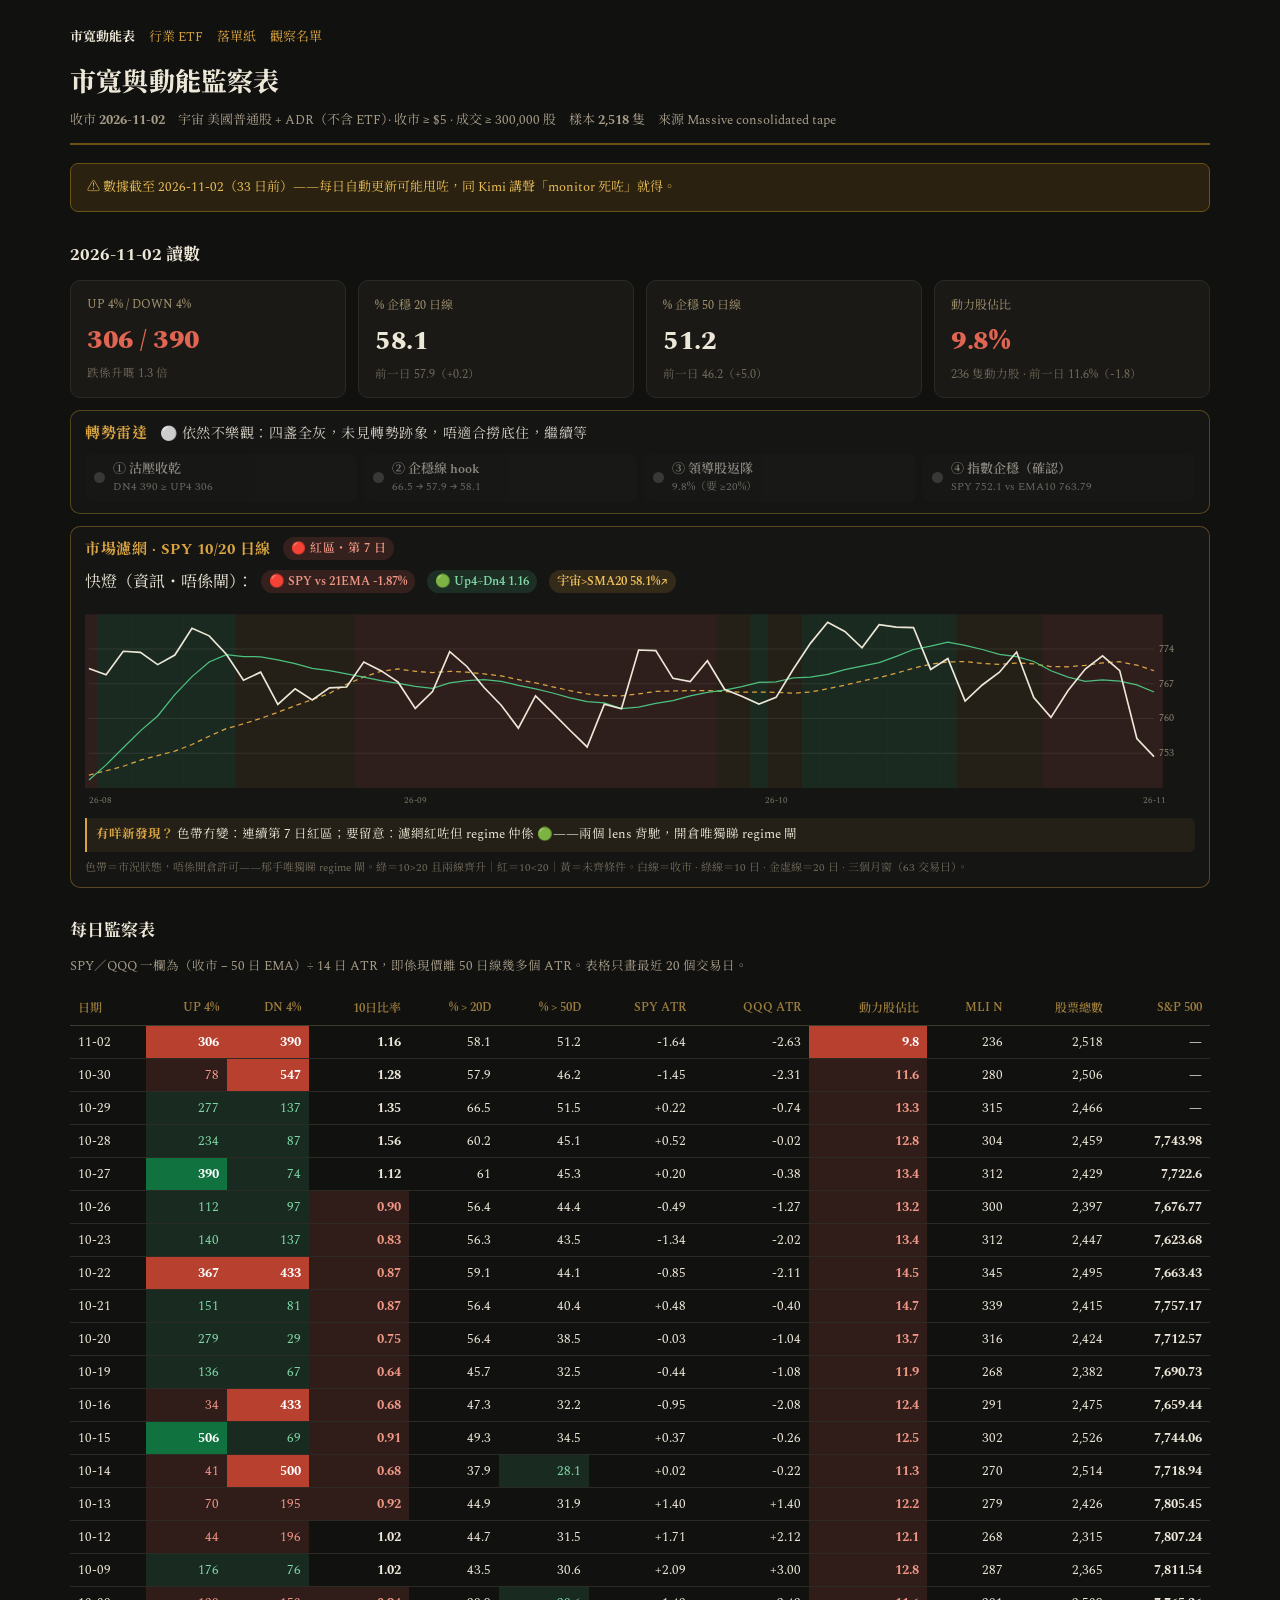
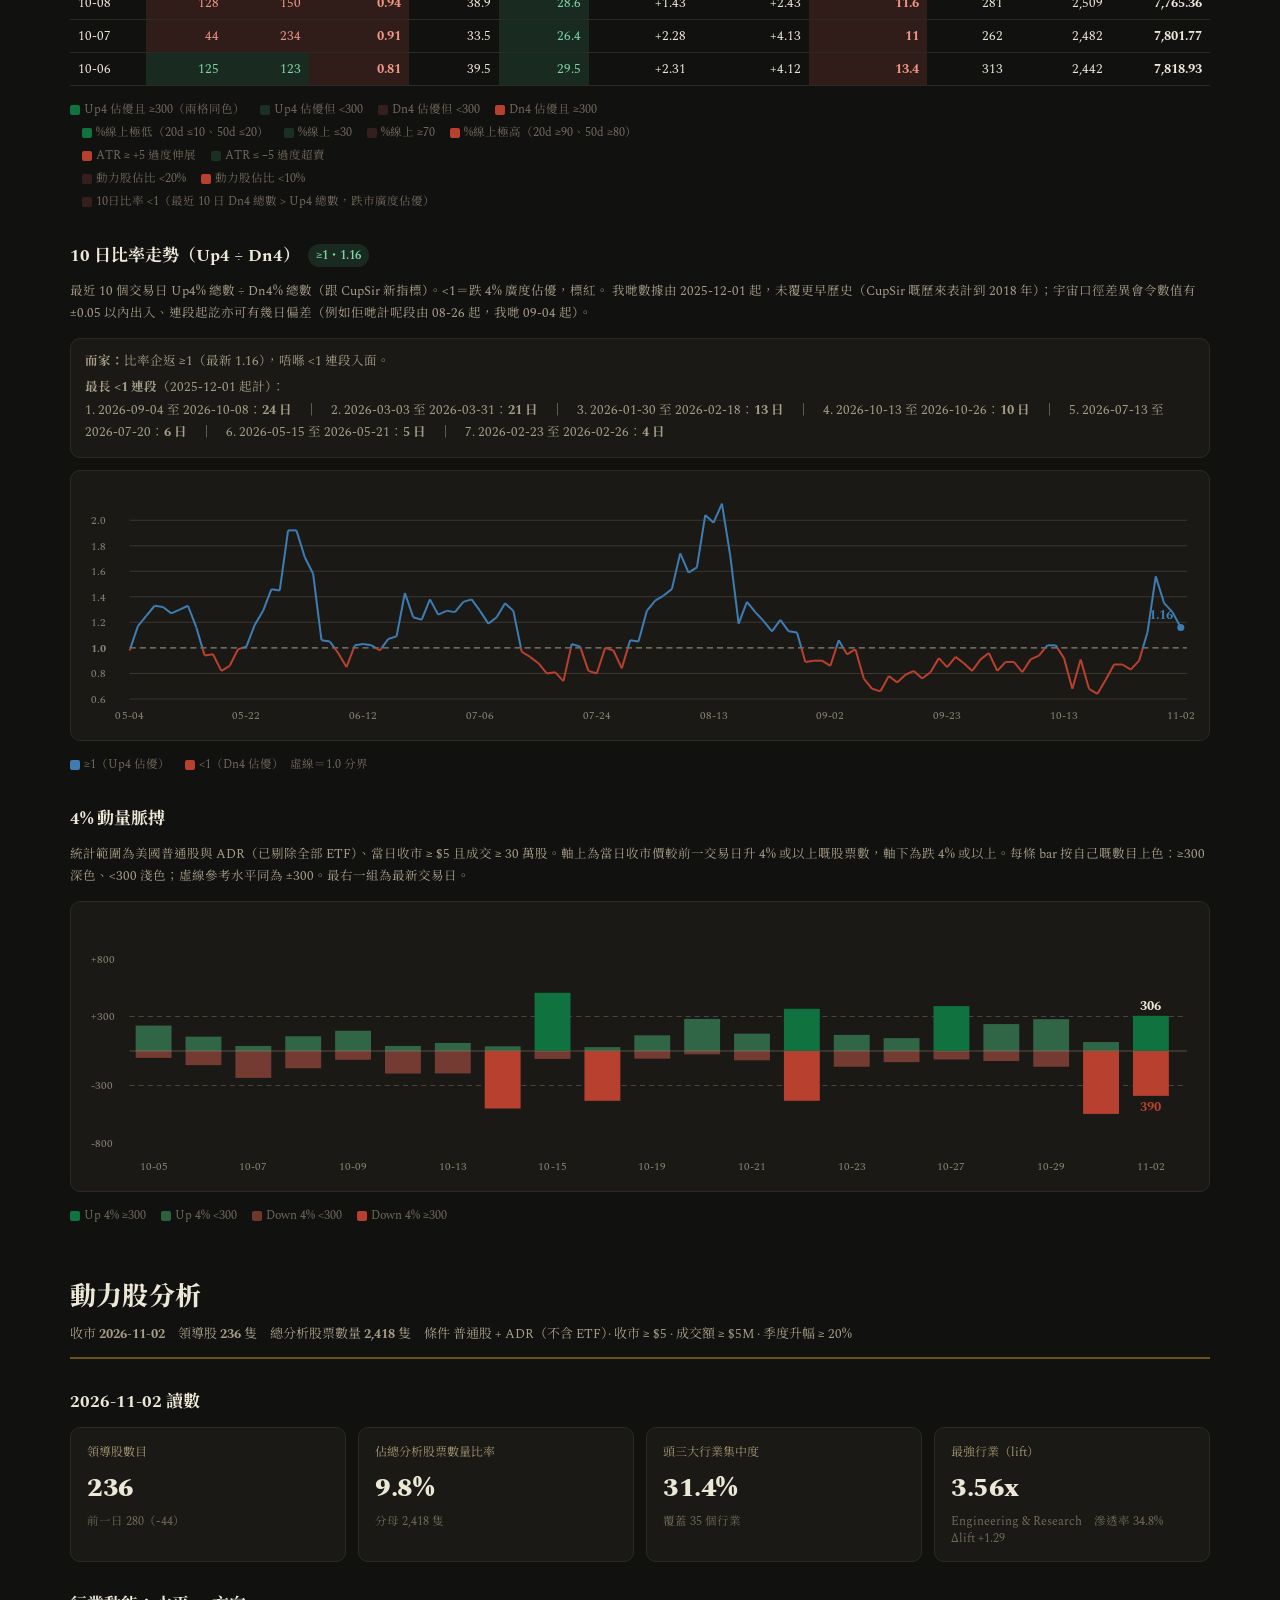
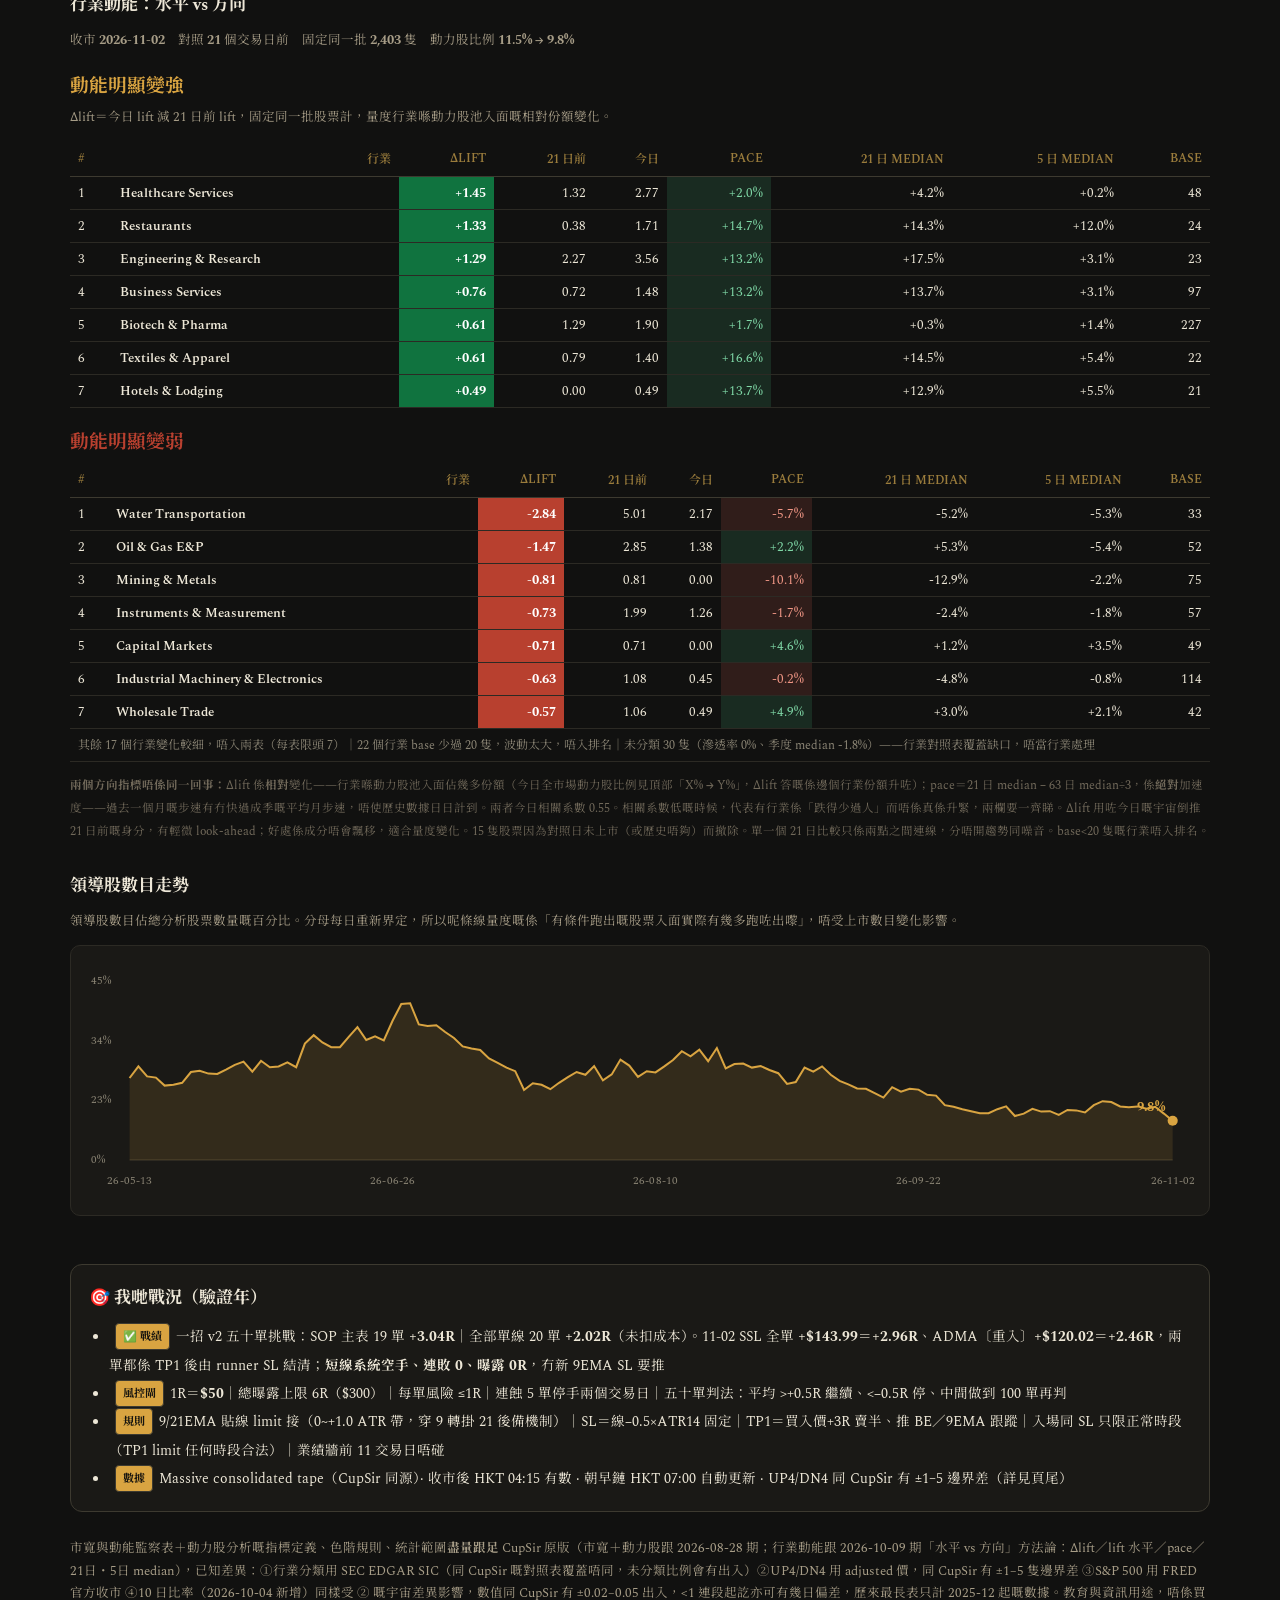
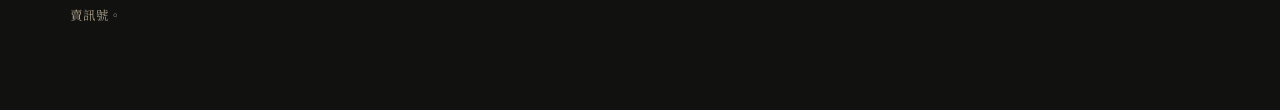
==== commit ddfad25b: "更新" ====
--- a/index.html
+++ b/index.html
@@ -3,6 +3,7 @@
 <head>
 <meta charset="UTF-8">
 <meta name="viewport" content="width=device-width, initial-scale=1.0">
+<link rel="icon" href="data:,">
 <title>市寬與動能監察表</title>
 <link rel="preconnect" href="https://fonts.googleapis.com">
 <link rel="preconnect" href="https://fonts.gstatic.com" crossorigin>
@@ -117,7 +118,7 @@
 <div class="battle">
   <h2>🎯 我哋戰況（驗證年）</h2>
   <ul id="battlelist">
-    <li><span class="tag">✅ 戰績</span>一招 v2 五十單挑戰進行中（6 開 5 結）：<b>ADMA 首次先 TP1</b> 賣半 +3R（+$73.95）落袋、runner 推 9EMA 保險持倉；系外 CAI 同食 TP1（+$75）。連蝕 5 停手兩日機制首次啟動（US 10-15／10-16，10-19 恢復）</li>
+    <li><span class="tag">✅ 戰績</span>一招 v2 五十單挑戰：SOP 主表 19 單 <b>+3.04R</b>｜全部單線 20 單 <b>+2.02R</b>（未扣成本）。11-02 SSL 全單 <b>+$143.99＝+2.96R</b>、ADMA〔重入〕<b>+$120.02＝+2.46R</b>，兩單都係 TP1 後由 runner SL 結清；<b>短線系統空手、連敗 0、曝露 0R</b>，冇新 9EMA SL 要推</li>
     <li><span class="tag">風控閘</span>1R＝<b>$50</b>｜總曝露上限 6R（$300）｜每單風險 ≤1R｜連蝕 5 單停手兩個交易日｜五十單判法：平均 &gt;+0.5R 繼續、&lt;−0.5R 停、中間做到 100 單再判</li>
     <li><span class="tag">規則</span>9/21EMA 貼線 limit 接（0~+1.0 ATR 帶，穿 9 轉掛 21 後備機制）｜SL＝線−0.5×ATR14 固定｜TP1＝買入價+3R 賣半、推 BE／9EMA 跟蹤｜入場同 SL 只限正常時段（TP1 limit 任何時段合法）｜業績牆前 11 交易日唔碰</li>
     <li><span class="tag">數據</span>Massive consolidated tape（CupSir 同源）· 收市後 HKT 04:15 有數 · 朝早鏈 HKT 07:00 自動更新 · UP4/DN4 同 CupSir 有 ±1–5 邊界差（詳見頁尾）</li>
@@ -155,16 +156,16 @@
   (function(){
     const r0=D.daily[0], r1=D.daily[1], r2=D.daily[2];
     if(!r0) return;
-    const p1=D.p1||{};
+    const fl=D.fast_light||{};
     const l1 = r0[2] < r0[1];                                        // ① 沽壓收乾：DN4 唔再大過 UP4
     const l2 = !!(r1&&r2) && r0[3]>r1[3] && r1[3]>r2[3] && r0[3]<=40; // ② %20S 低位 hook：連升兩日且未離低位區
     const l3 = r0[7] >= 20;                                          // ③ 領導股返隊：動力股佔比 ≥20%
-    const l4 = p1.spy_close!=null && p1.spy_close > p1.spy_e10;      // ④ 指數企穩：SPY 收 > EMA10
+    const l4 = fl.spy_close!=null && fl.spy_close > fl.ema10;        // ④ 指數企穩：SPY 收 > EMA10
     const subs = [
       `DN4 ${r0[2]} ${l1?'<':'≥'} UP4 ${r0[1]}`,
       r1&&r2 ? `${r2[3]} → ${r1[3]} → ${r0[3]}` : '數據唔夠三日',
       `${r0[7]}%（要 ≥20%）`,
-      p1.spy_close!=null ? `SPY ${p1.spy_close} vs EMA10 ${p1.spy_e10}` : 'P1 未跑',
+      fl.spy_close!=null ? `SPY ${fl.spy_close} vs EMA10 ${fl.ema10}` : 'SPY 數據未跑',
     ];
     const names = ['① 沽壓收乾','② 企穩線 hook','③ 領導股返隊','④ 指數企穩（確認）'];
     const L = [l1,l2,l3,l4];
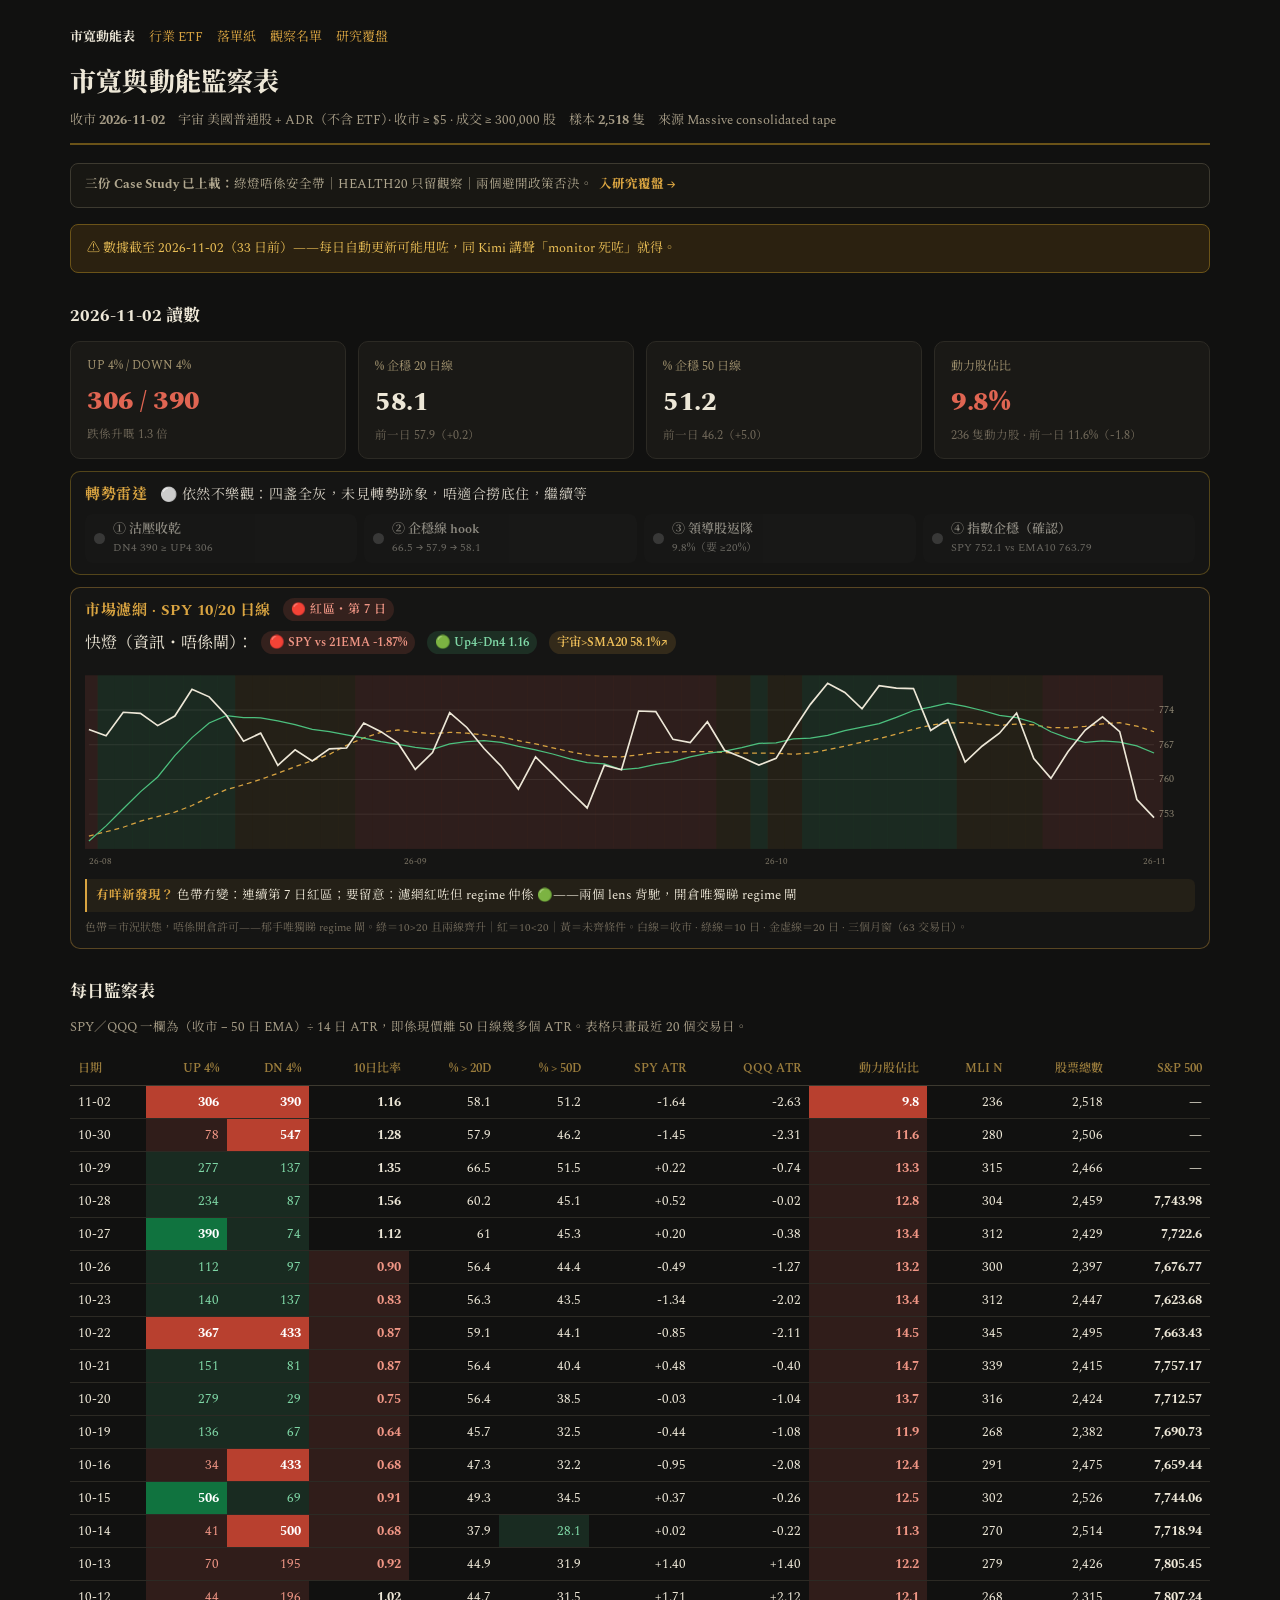
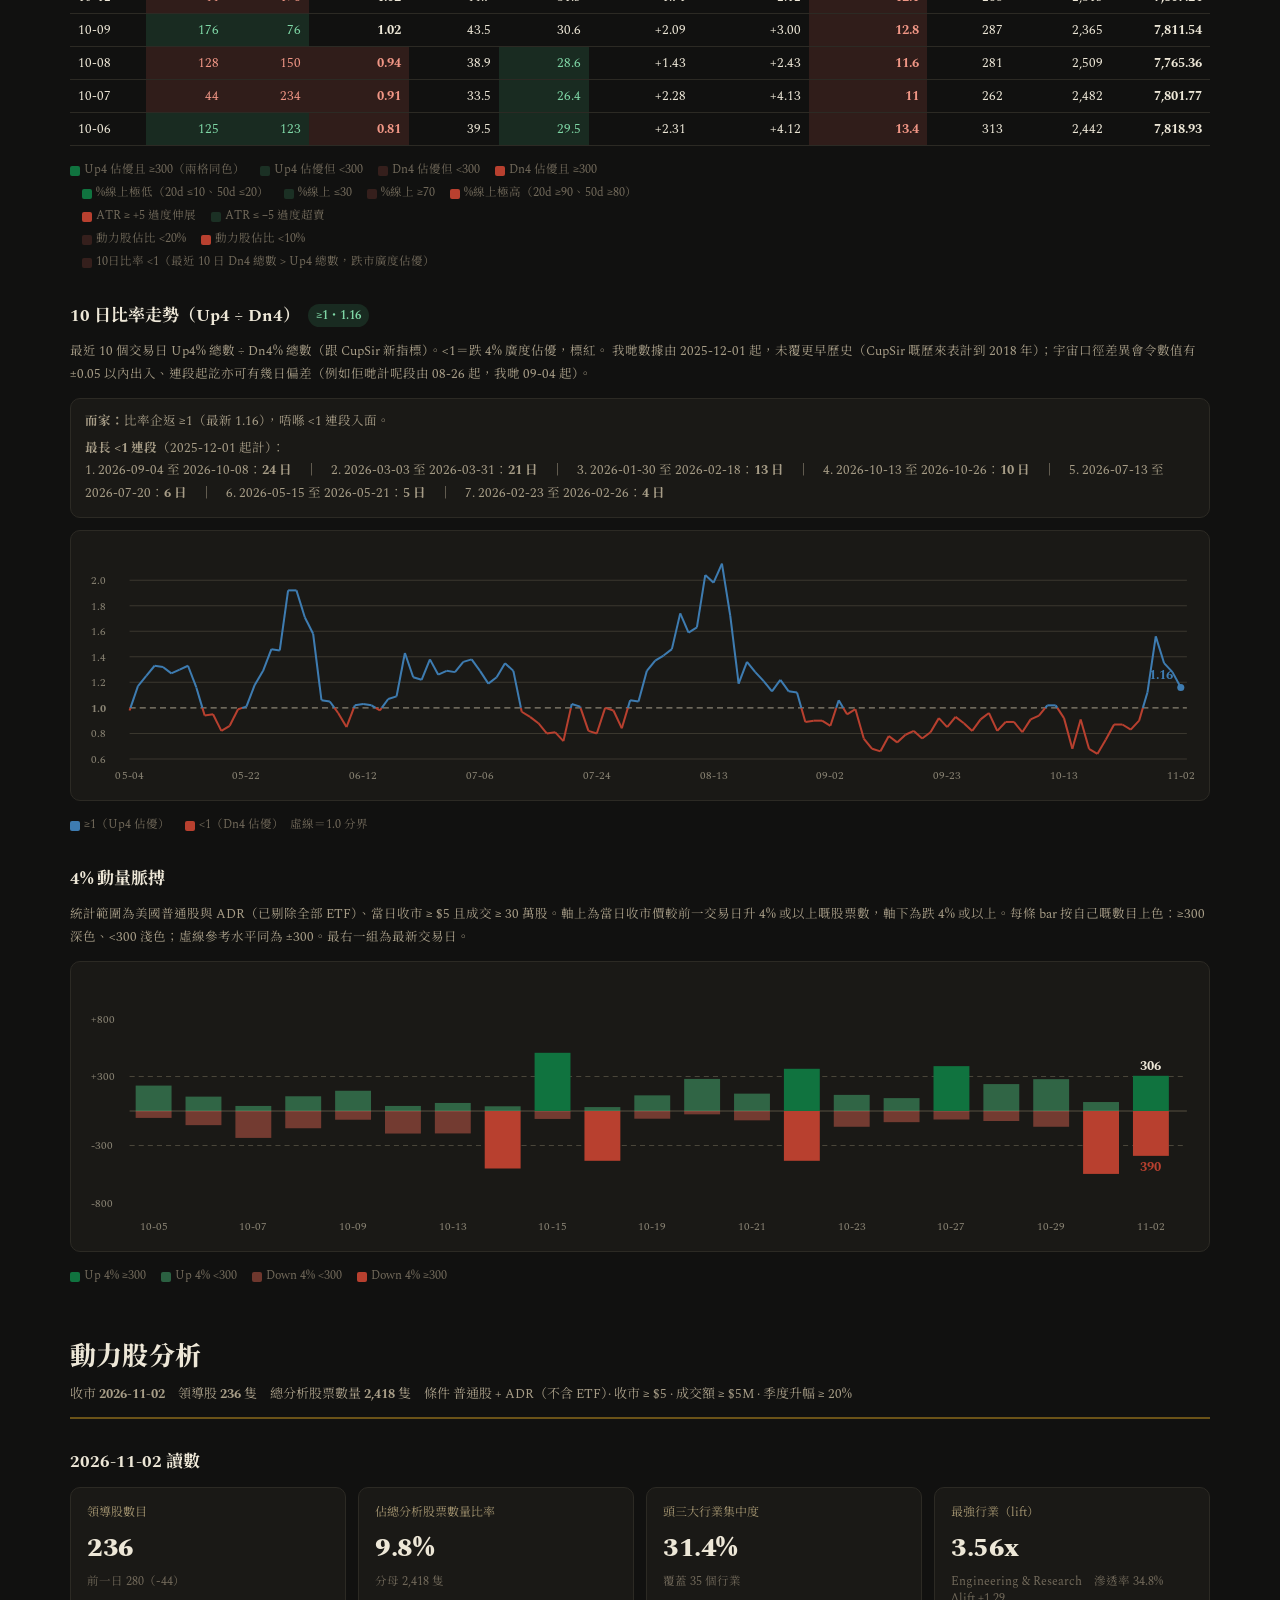
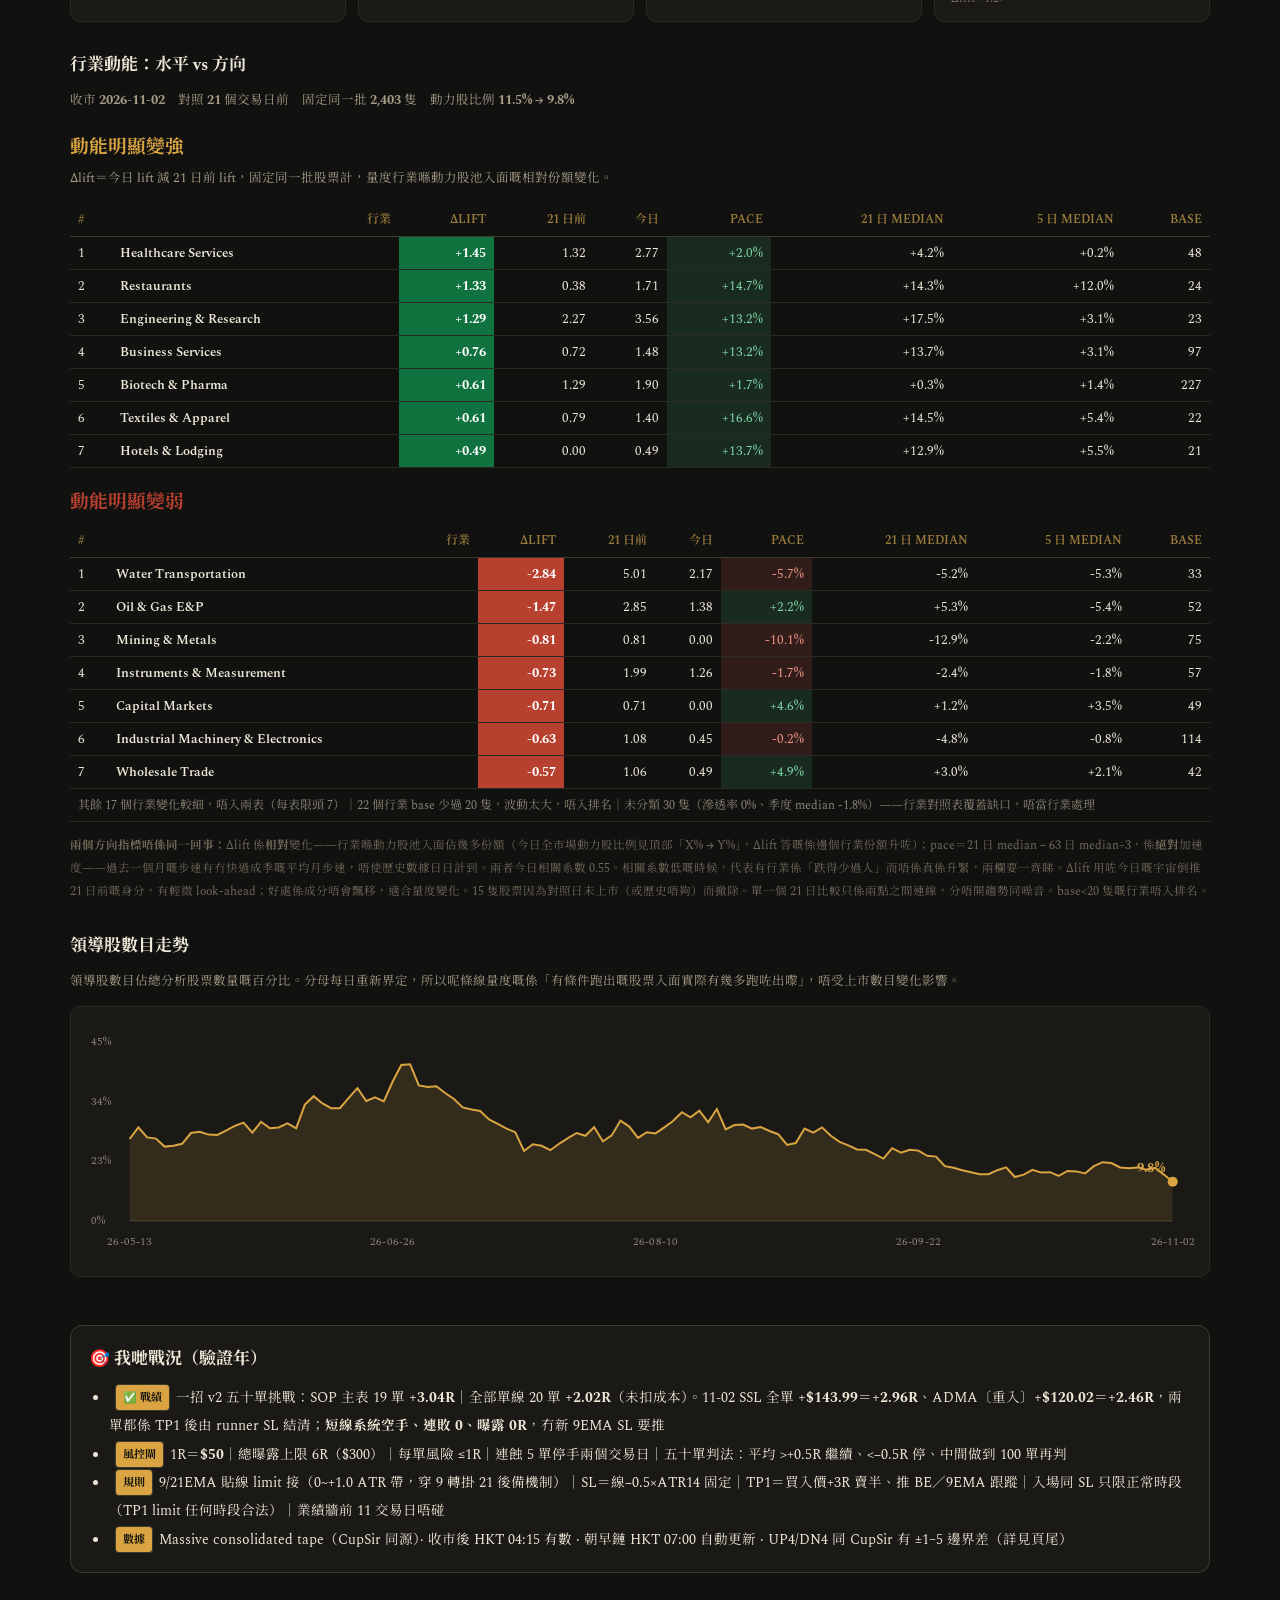
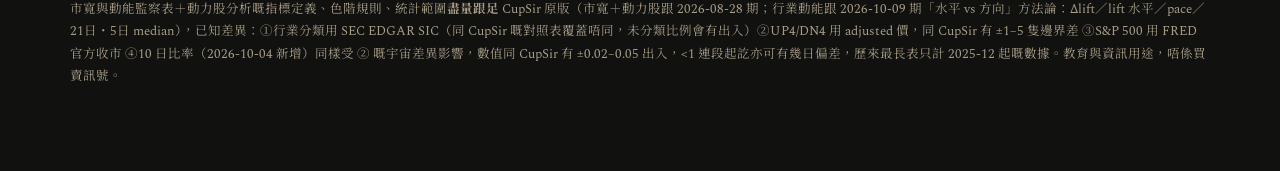
==== commit eac0ab33: "新增三份研究覆盤" ====
--- a/index.html
+++ b/index.html
@@ -12,10 +12,12 @@
 </head>
 <body>
 
-<div class="nav"><span class="here">市寬動能表</span><a href="sectors.html">行業 ETF</a><a href="p2.html">落單紙</a><a href="p2w.html">觀察名單</a></div>
+<div class="nav"><span class="here">市寬動能表</span><a href="sectors.html">行業 ETF</a><a href="p2.html">落單紙</a><a href="p2w.html">觀察名單</a><a href="research.html">研究覆盤</a></div>
 
 <h1>市寬與動能監察表</h1>
 <div class="sub" id="subline"></div>
+
+<div class="blindbar research-update"><b>三份 Case Study 已上載：</b>綠燈唔係安全帶｜HEALTH20 只留觀察｜兩個避開政策否決。<a href="research.html">入研究覆盤 →</a></div>
 
 <div class="stale" id="stalebar" style="display:none"></div>
 
--- a/theme.css
+++ b/theme.css
@@ -143,3 +143,74 @@
 .qqf-find{ font-size:12.5px; line-height:1.7; color:var(--tx); margin-top:8px; padding:6px 9px; background:rgba(217,164,65,.07); border-left:2.5px solid var(--gold); border-radius:0 6px 6px 0; }
 .qqf-find b{ color:var(--gold); }
 .qqf-note{ font-size:11px; line-height:1.6; color:var(--tx3); margin-top:7px; }
+
+
+/* ---- 研究覆盤（2026-11-04）：可展開研究檔案＋長文閱讀 ---- */
+a:focus-visible, summary:focus-visible{ outline:2px solid var(--gold2); outline-offset:4px; border-radius:3px; }
+.prose{ max-width:75ch; }
+.prose p{ font-size:16px; line-height:1.75; margin:10px 0; }
+.prose h3{ font-size:15px; color:var(--gold2); margin:22px 0 6px; }
+.research-hero{ padding:22px 0 18px; border-bottom:1px solid var(--line2); margin-bottom:18px; }
+.research-quote{ max-width:27ch; font-size:26px; line-height:1.55; font-weight:800; color:var(--gold2); letter-spacing:.1px; }
+.research-cards .card{ min-height:142px; }
+.research-cards .val.small{ font-size:20px; line-height:1.35; letter-spacing:0; }
+.research-cards .sub2{ font-size:12px; line-height:1.55; margin-top:10px; }
+.research-jump{ display:flex; flex-wrap:wrap; gap:8px 20px; padding:12px 0 18px; border-bottom:1px solid var(--line); }
+.research-jump a{ min-height:44px; display:inline-flex; align-items:center; font-size:14px; font-weight:700; }
+.study{ border-top:1px solid var(--line2); background:rgba(255,255,255,.012); }
+.study:last-of-type{ border-bottom:1px solid var(--line2); }
+.study>summary{ min-height:72px; padding:16px 12px; cursor:pointer; list-style:none; display:grid; grid-template-columns:38px minmax(0,1fr) auto; gap:12px; align-items:center; transition:background-color .18s ease-out; }
+.study>summary::-webkit-details-marker{ display:none; }
+.study>summary:hover{ background:#1e1d19; }
+.study-no{ color:var(--golddim); font-size:14px; font-weight:700; font-variant-numeric:tabular-nums; }
+.study-title{ font-size:17px; font-weight:800; line-height:1.45; }
+.study-title small{ display:block; color:var(--tx2); font-size:12.5px; font-weight:400; margin-top:3px; }
+.study-status{ color:var(--gold2); font-size:12px; line-height:1.45; text-align:right; max-width:180px; }
+.study-status::after{ content:'＋'; color:var(--tx2); font-size:18px; margin-left:12px; }
+.study[open]>summary .study-status::after{ content:'−'; }
+.study-body{ padding:2px 62px 24px 62px; }
+.study-body .report-link{ display:inline-flex; align-items:center; min-height:44px; margin-top:12px; font-size:13px; font-weight:700; }
+.verdict{ border-top:1px solid var(--line); border-bottom:1px solid var(--line); padding:12px 0; color:var(--tx); }
+.table-scroll{ overflow-x:auto; margin:12px 0; }
+.research-table{ font-size:13px; min-width:0; width:100%; }
+.research-table th, .research-table td{ text-align:left; padding:8px 10px; white-space:normal; line-height:1.5; }
+.research-table td:not(:first-child){ font-variant-numeric:tabular-nums; }
+.research-list{ padding-left:22px; font-size:15px; line-height:1.8; }
+.research-list li{ margin:7px 0; }
+.letter{ border-left:2px solid var(--gold); padding:4px 0 4px 22px; margin:18px 0 26px; }
+.letter-lead{ color:var(--gold2); font-size:21px !important; font-weight:800; line-height:1.6 !important; }
+.letter blockquote{ margin:20px 0; padding:16px 18px; background:var(--card); border:1px solid var(--line); border-radius:8px; color:var(--gold2); font-size:18px; line-height:1.75; font-weight:700; }
+.glossary{ border-top:1px solid var(--line2); }
+.glossary details{ border-bottom:1px solid var(--line); }
+.glossary summary{ min-height:52px; display:flex; align-items:center; cursor:pointer; list-style:none; padding:10px 6px; color:var(--tx); font-size:15px; font-weight:700; }
+.glossary summary::-webkit-details-marker{ display:none; }
+.glossary summary::after{ content:'＋'; margin-left:auto; color:var(--golddim); font-size:17px; }
+.glossary details[open] summary::after{ content:'−'; }
+.glossary summary:hover{ color:var(--gold2); }
+.glossary p{ max-width:75ch; color:var(--tx2); font-size:15px; line-height:1.75; padding:0 28px 16px 6px; }
+.action-grid{ display:grid; grid-template-columns:repeat(2,minmax(0,1fr)); gap:32px; margin-top:12px; }
+.action-grid section{ border-top:2px solid var(--golddim); padding-top:8px; }
+.action-grid h3{ font-size:16px; color:var(--gold2); }
+.research-footnote{ color:var(--tx2); border-top:1px solid var(--line2); margin-top:34px; padding-top:16px; font-size:12.5px; line-height:1.8; }
+.research-update{ margin:12px 0 16px; }
+.research-update a{ font-weight:800; margin-left:6px; }
+@media (max-width:640px){
+  .research-quote{ font-size:22px; max-width:24ch; }
+  .cards.research-cards{ grid-template-columns:1fr; }
+  .research-cards .card{ min-height:0; }
+  .research-cards .val.small{ font-size:18px; }
+  .study>summary{ grid-template-columns:28px minmax(0,1fr); gap:8px; padding:14px 8px; }
+  .study-status{ grid-column:2; text-align:left; max-width:none; }
+  .study-status::after{ float:right; }
+  .study-body{ padding:2px 10px 22px 36px; }
+  .prose p{ font-size:15.5px; }
+  .research-table{ min-width:0; width:100%; font-size:12px; }
+  .research-table th, .research-table td{ padding:7px 5px; overflow-wrap:anywhere; }
+  .letter{ padding-left:16px; }
+  .letter-lead{ font-size:19px !important; }
+  .letter blockquote{ font-size:16px; padding:14px; }
+  .action-grid{ grid-template-columns:1fr; gap:20px; }
+}
+@media (prefers-reduced-motion:reduce){
+  .study>summary{ transition:none; }
+}
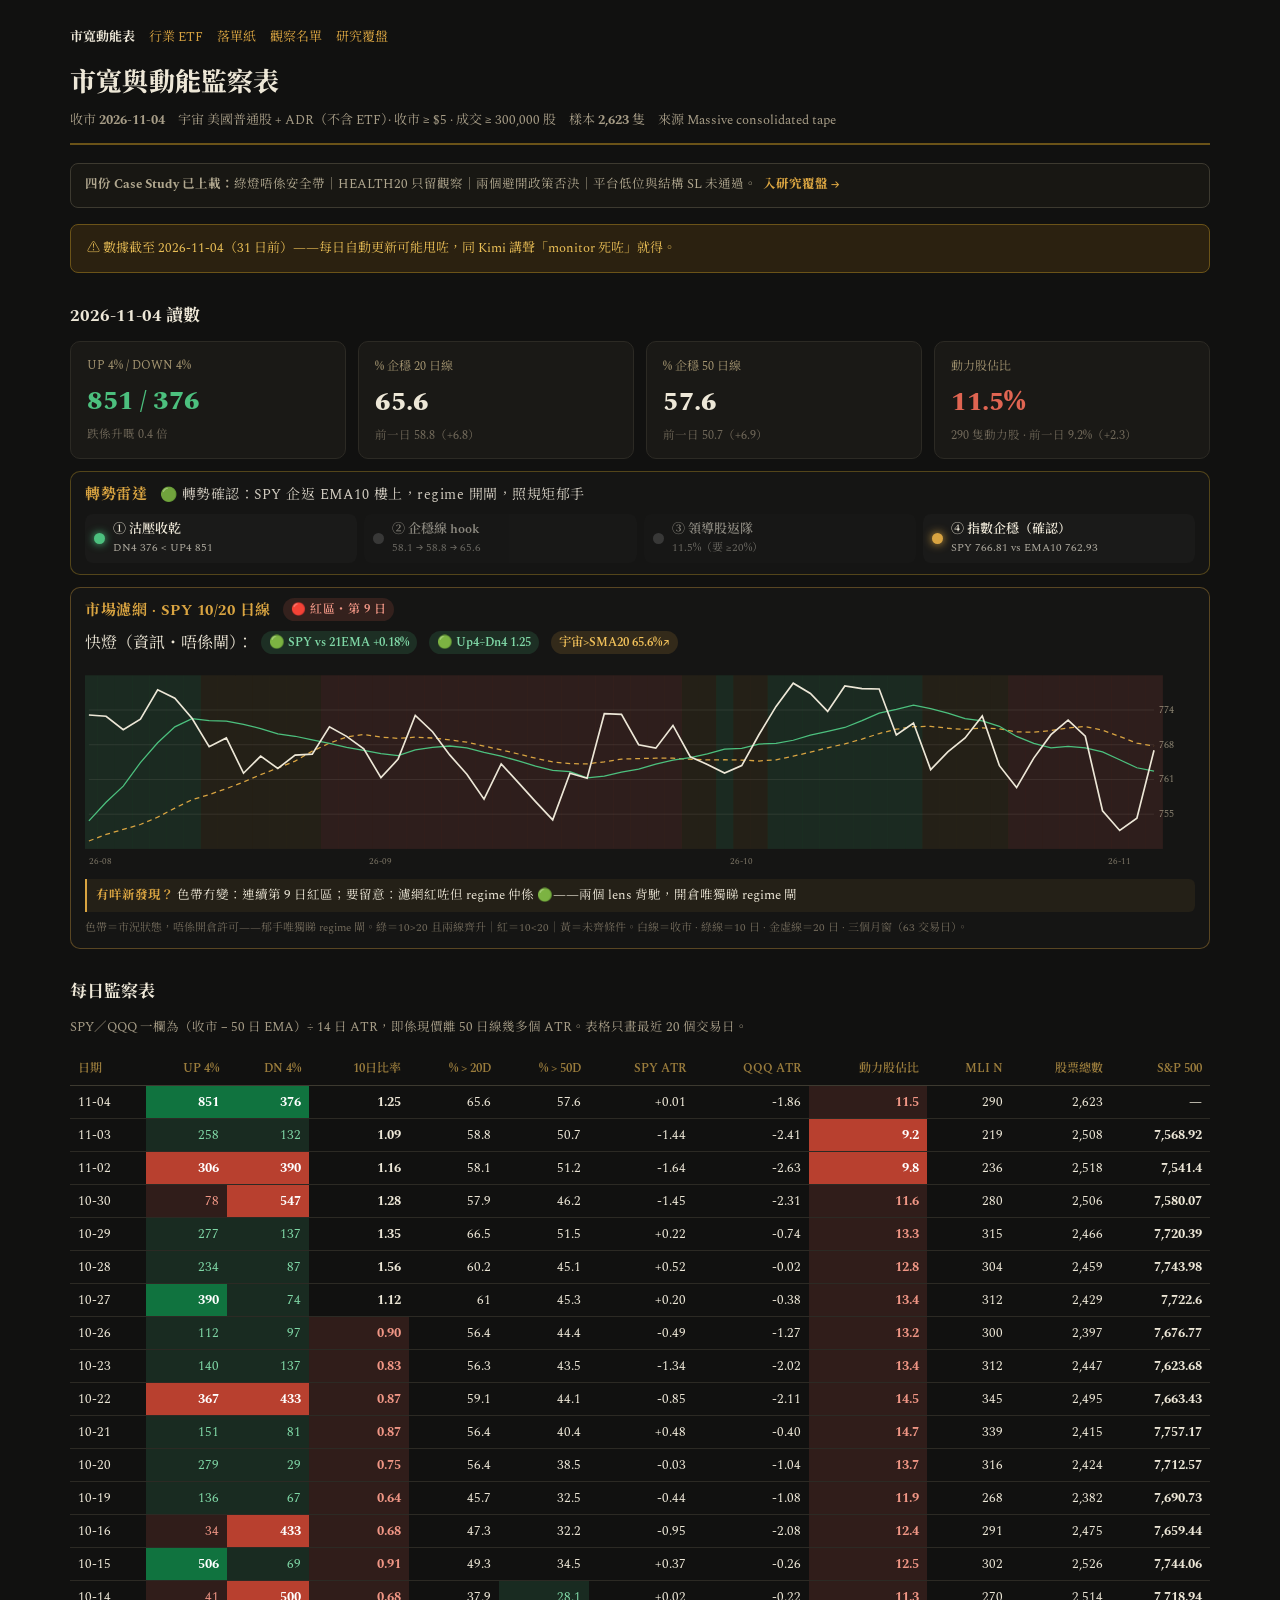
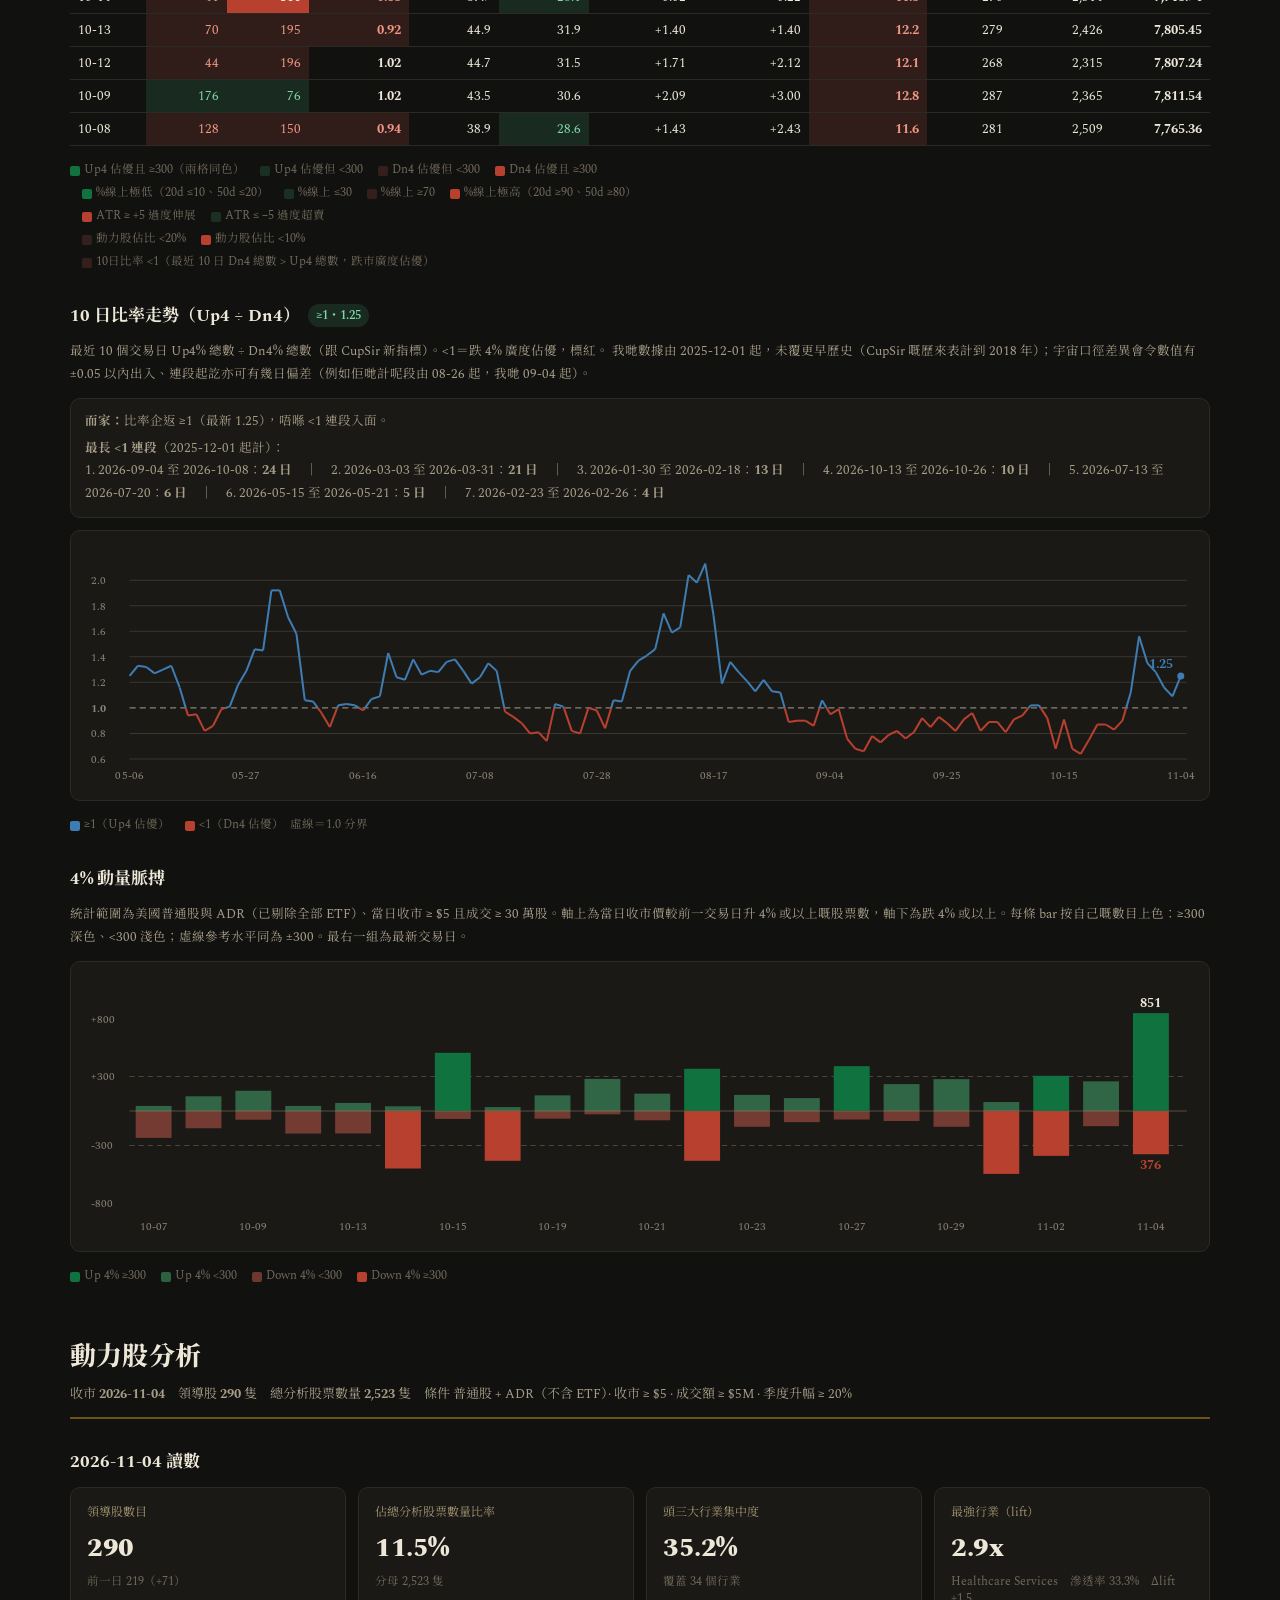
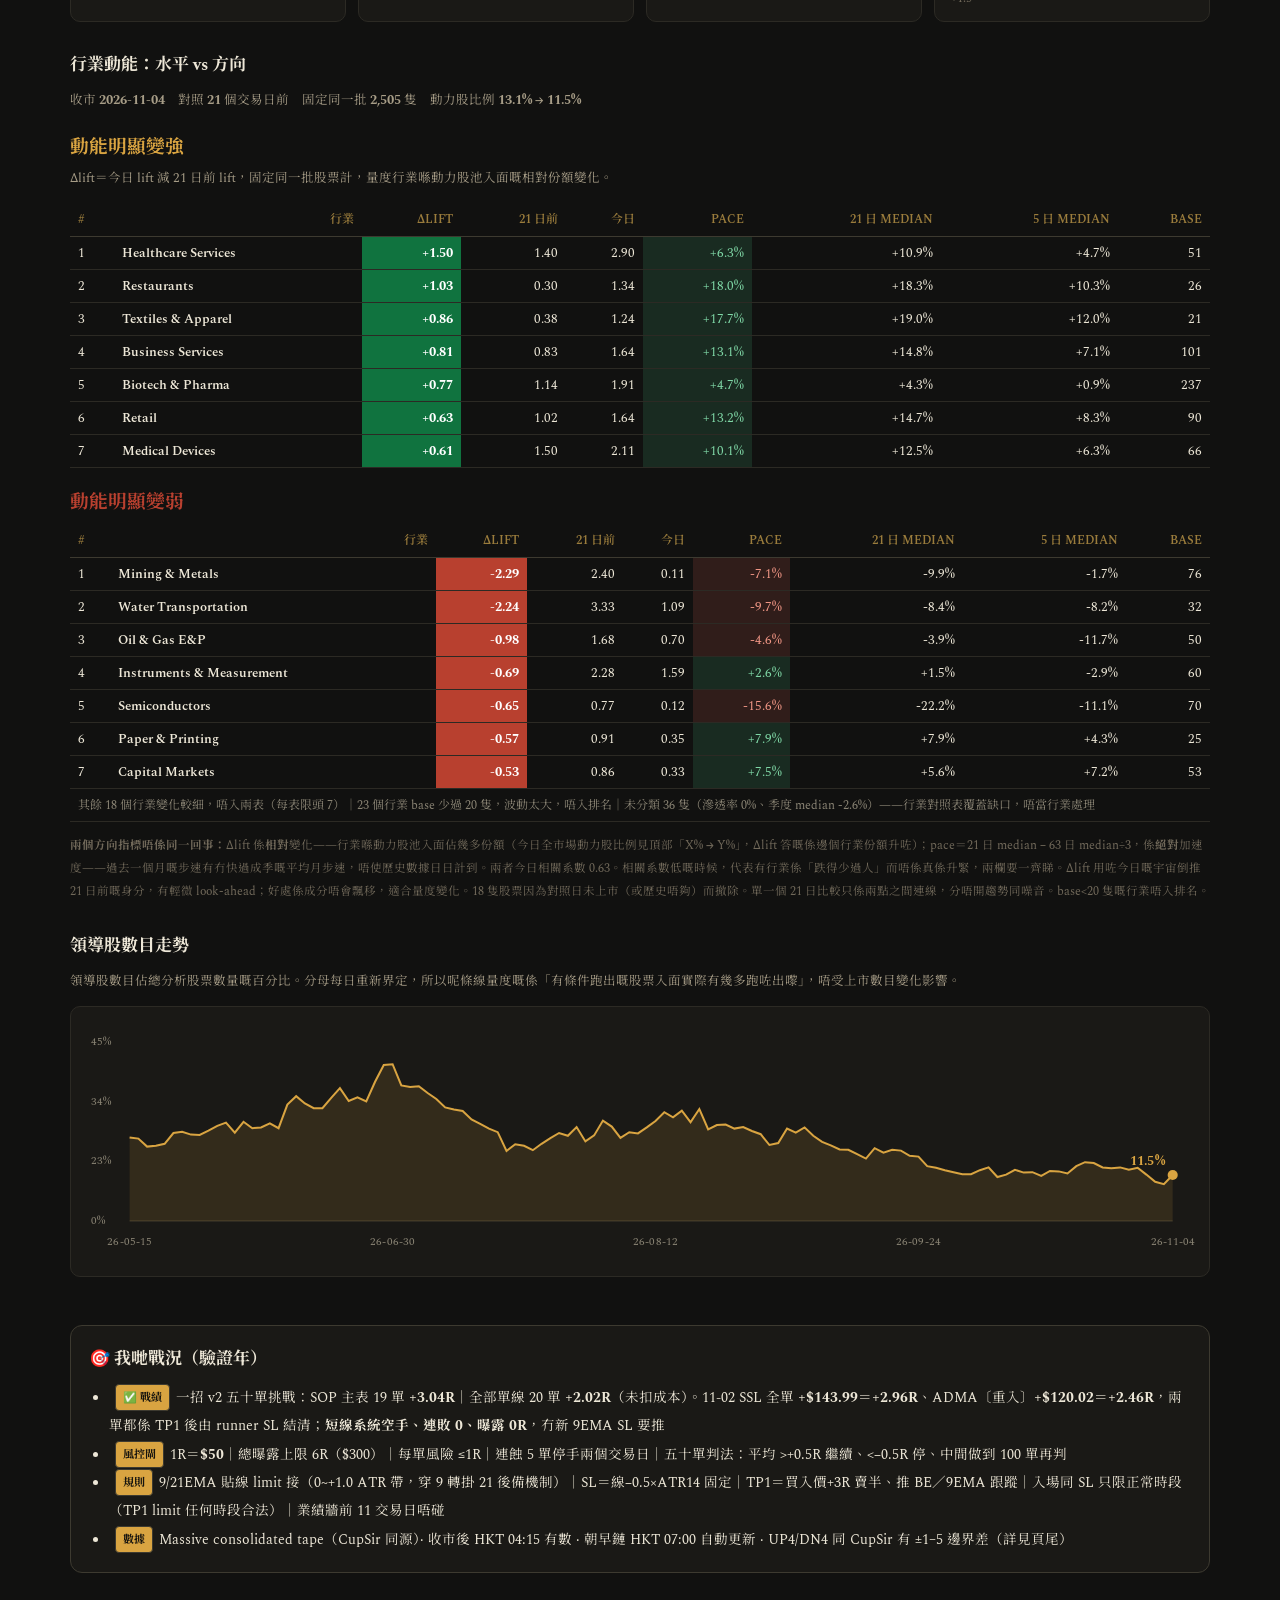
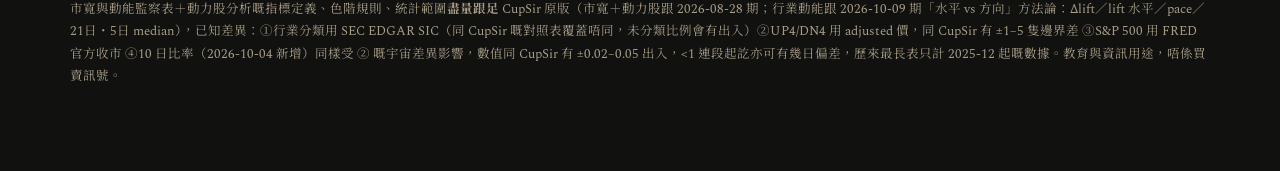
==== commit abe057e8: "統一主頁四份研究橫額" ====
--- a/index.html
+++ b/index.html
@@ -17,7 +17,7 @@
 <h1>市寬與動能監察表</h1>
 <div class="sub" id="subline"></div>
 
-<div class="blindbar research-update"><b>三份 Case Study 已上載：</b>綠燈唔係安全帶｜HEALTH20 只留觀察｜兩個避開政策否決。<a href="research.html">入研究覆盤 →</a></div>
+<div class="blindbar research-update"><b>四份 Case Study 已上載：</b>綠燈唔係安全帶｜HEALTH20 只留觀察｜兩個避開政策否決｜平台低位與結構 SL 未通過。<a href="research.html">入研究覆盤 →</a></div>
 
 <div class="stale" id="stalebar" style="display:none"></div>
 
--- a/theme.css
+++ b/theme.css
@@ -110,7 +110,7 @@
 
 @media (max-width:640px){
   body{ padding:20px 6px 60px; }
-  h1{ font-size:21px; } .card .val{ font-size:20px; }
+  h1{ font-size:19px; overflow-wrap:anywhere; } .card .val{ font-size:20px; }
   td,th{ padding:5px 5px; font-size:11.5px; }
   .grid{ grid-template-columns:repeat(auto-fill,minmax(120px,1fr)); }
   /* 每日監察表手機版：方案 A 精簡 8 欄（2026-09-17 Steven 揀）——收埋 QQQ ATR／MLI N／股票總數／S&P 500 */
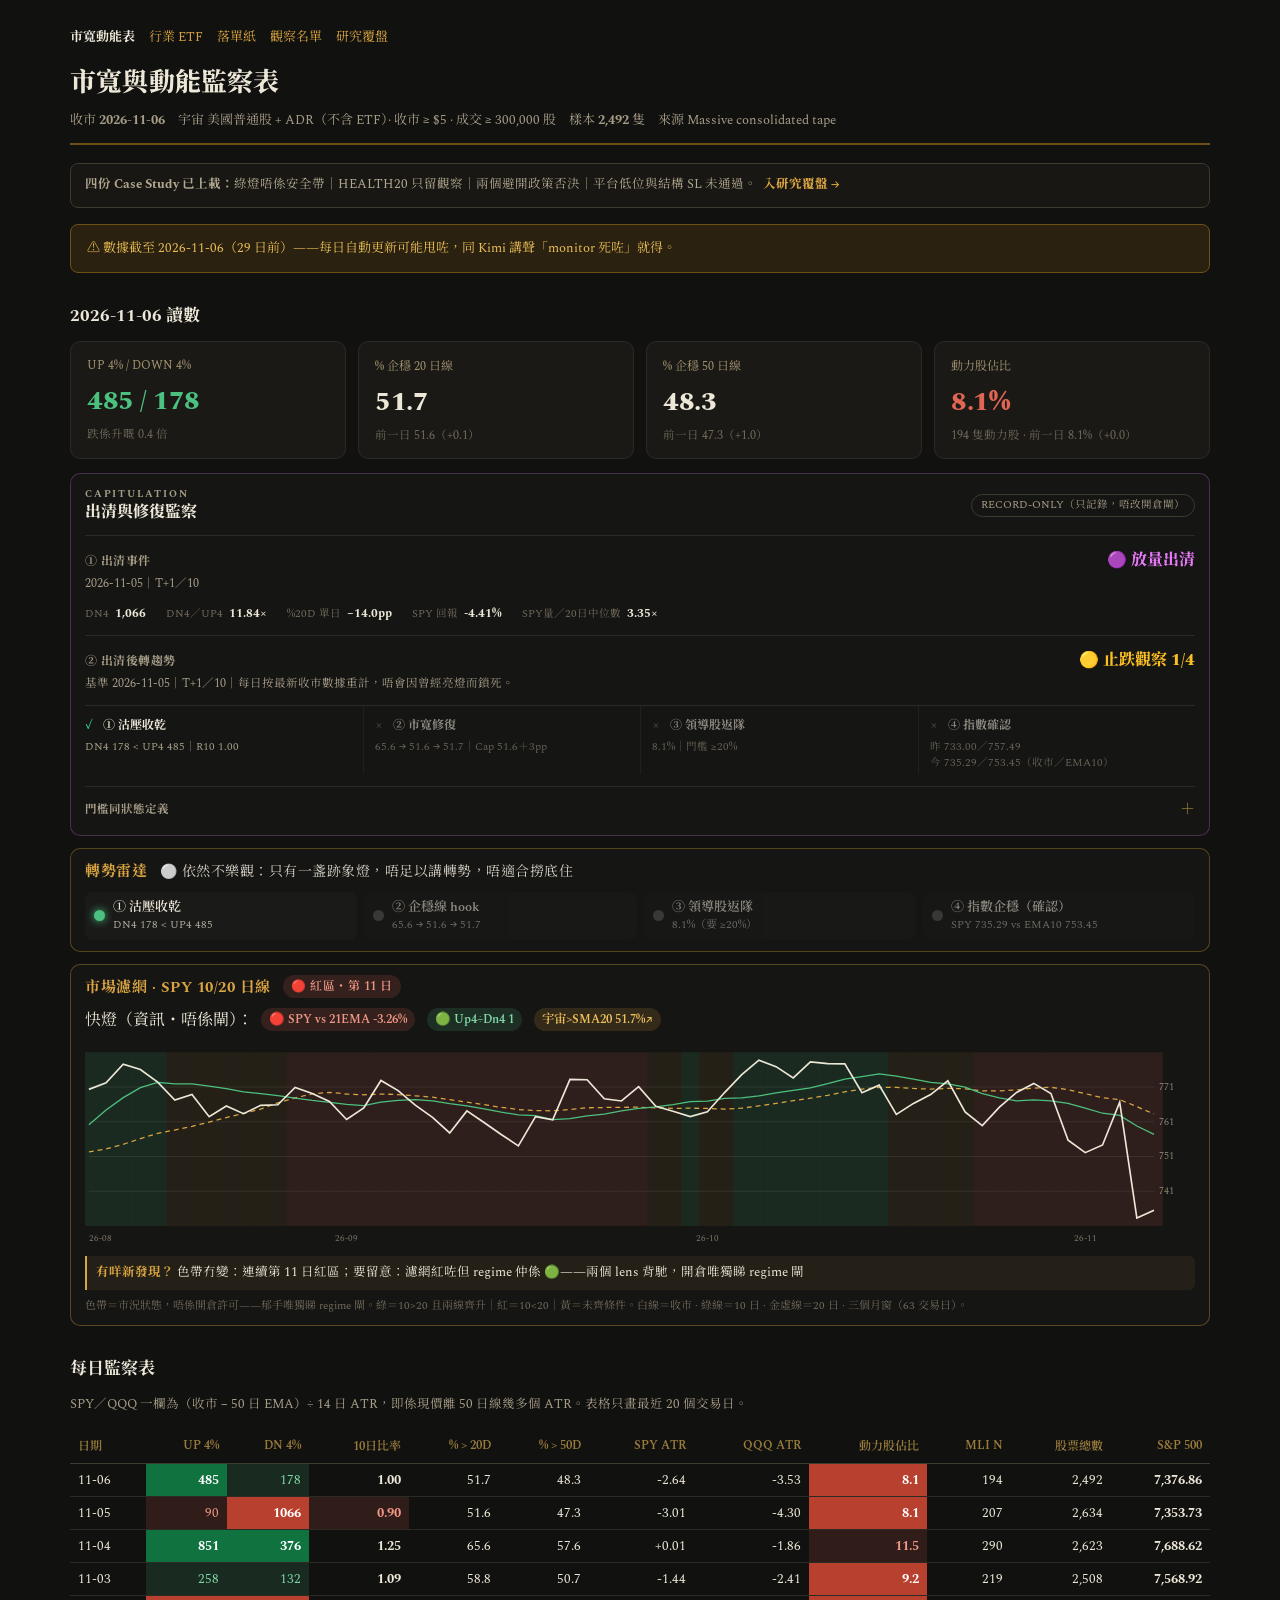
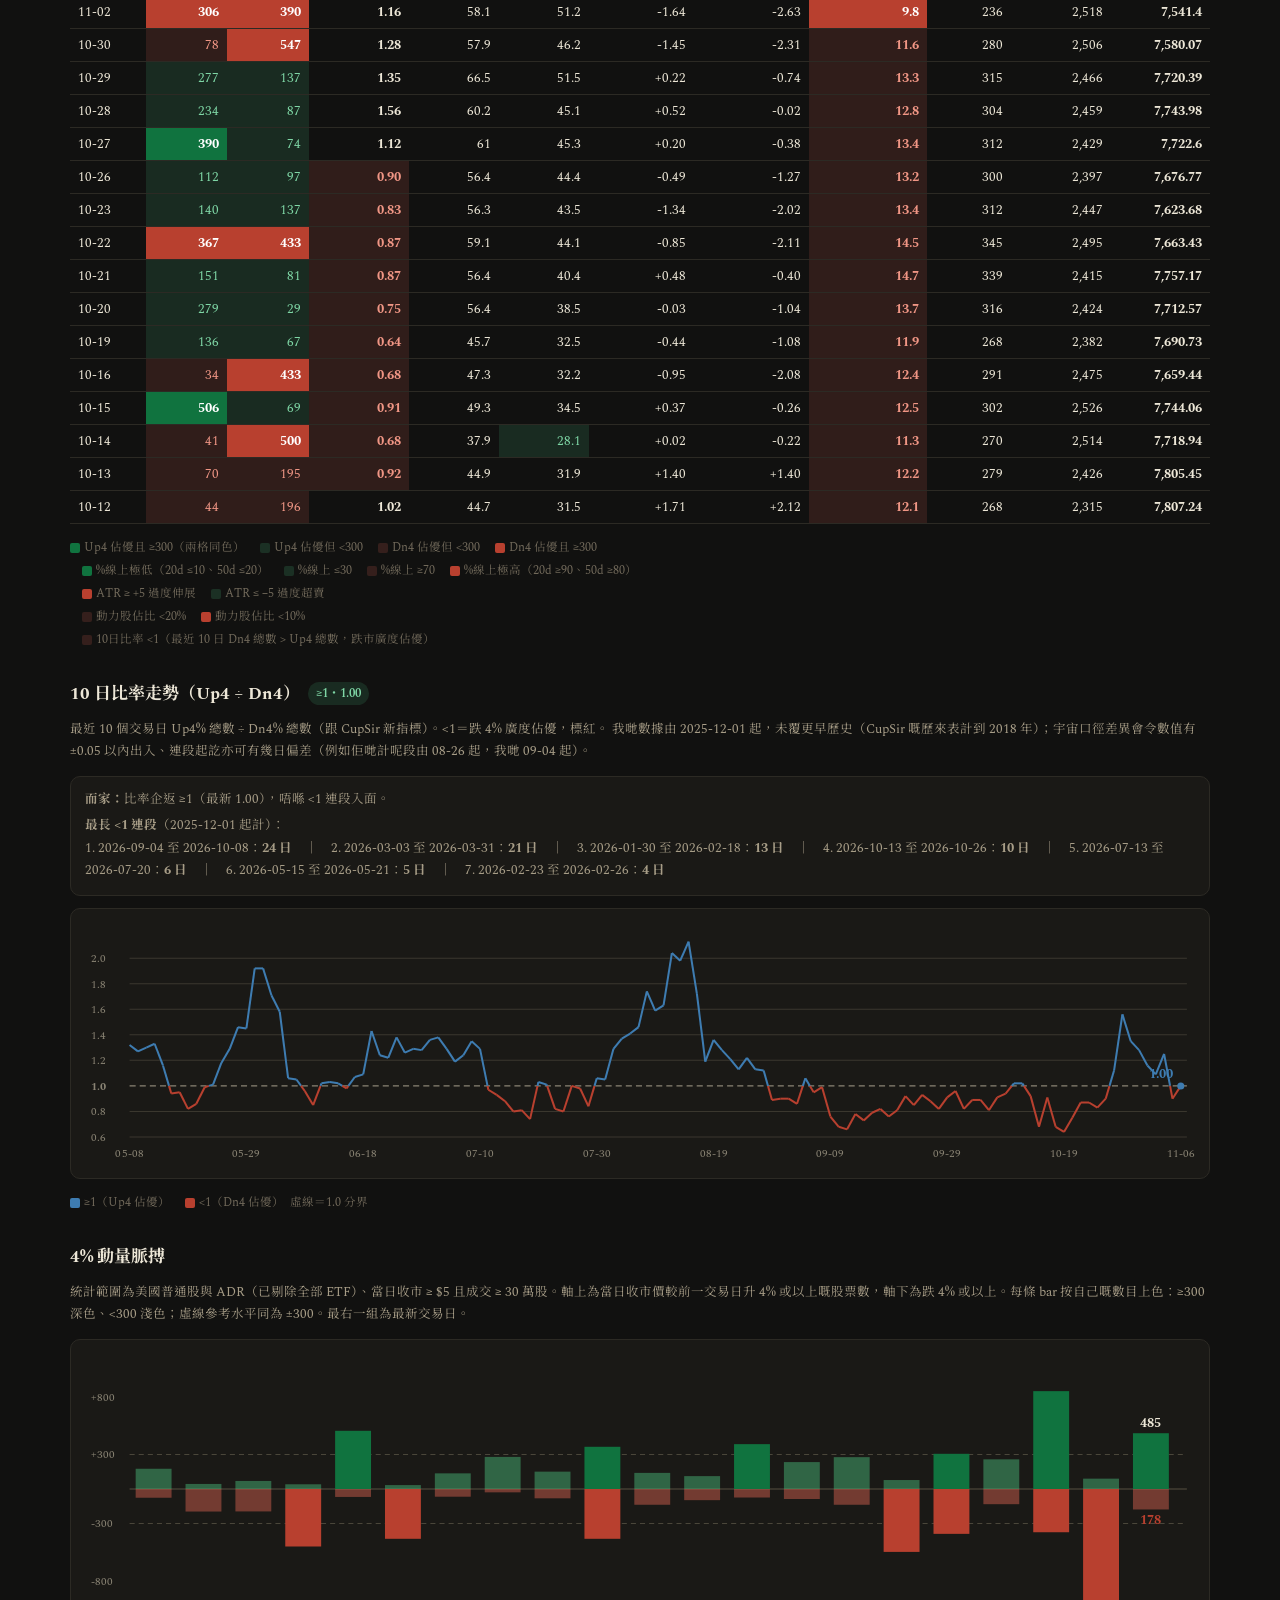
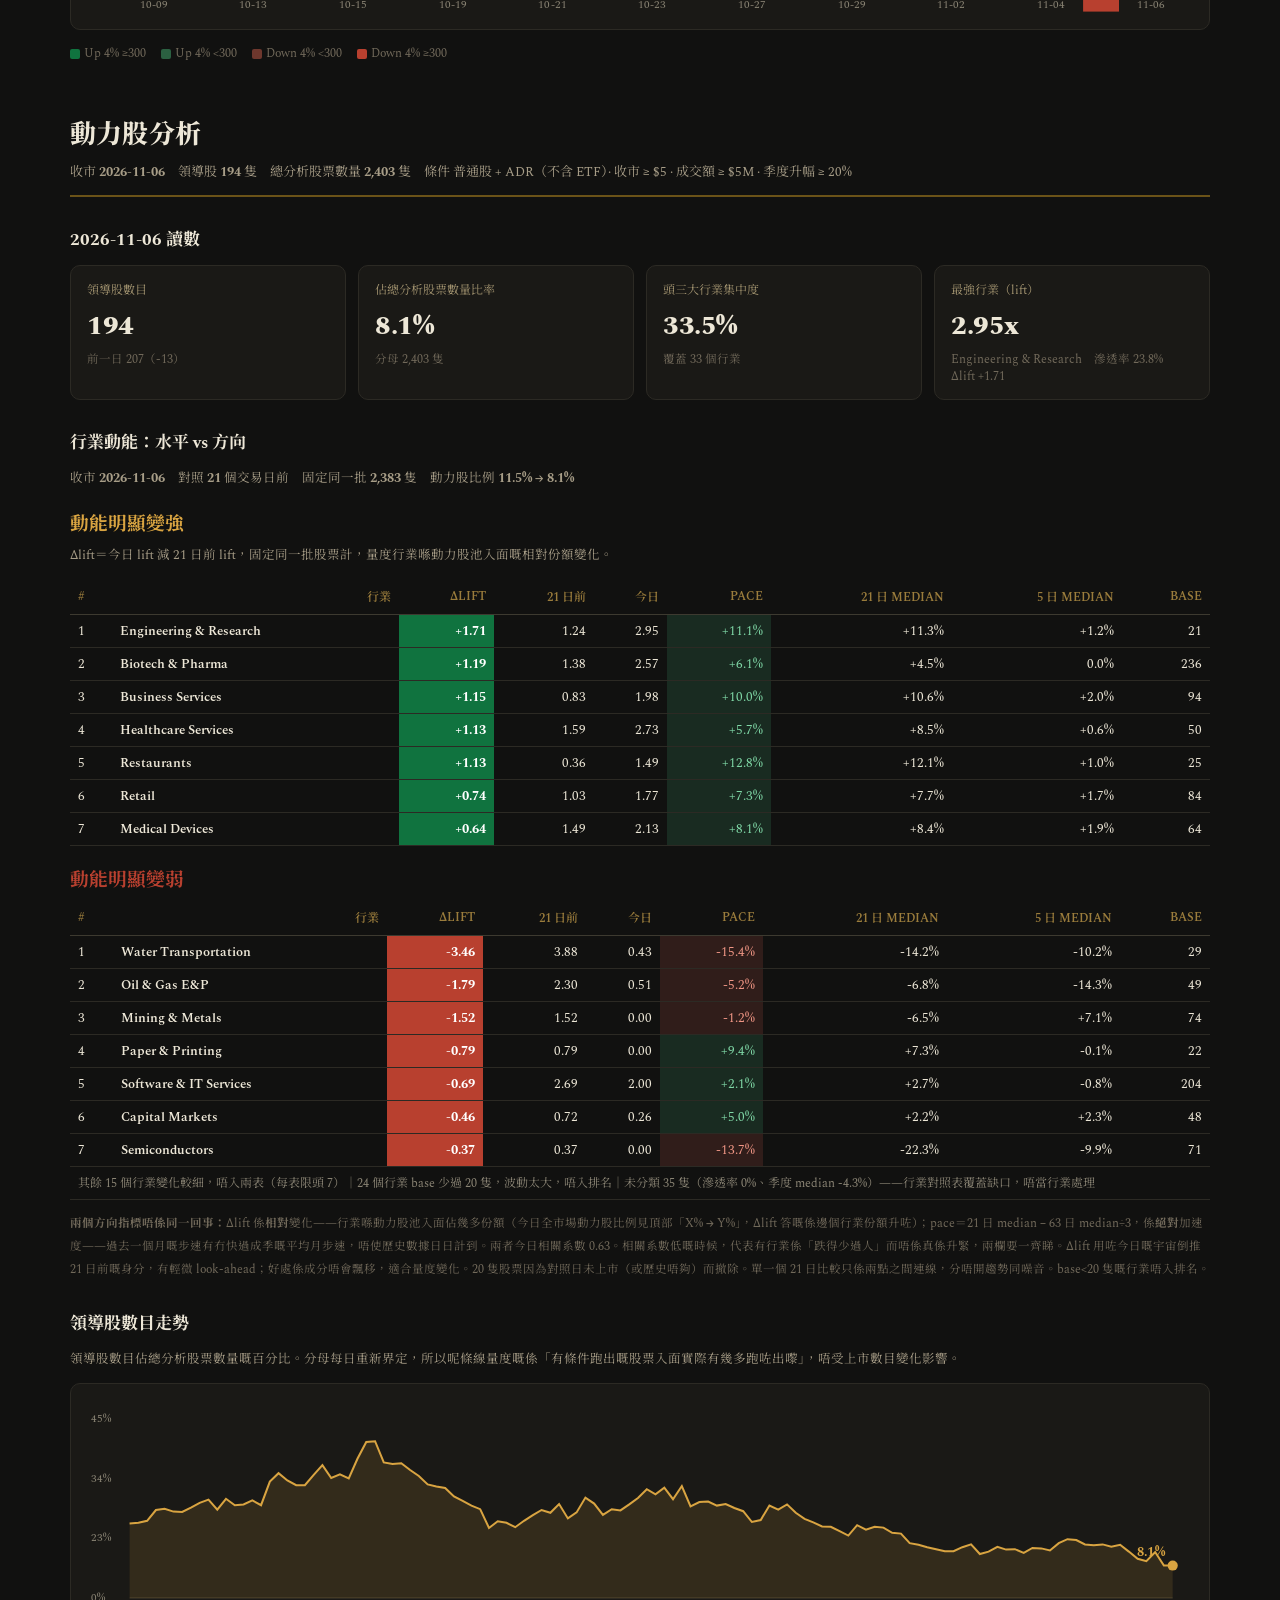
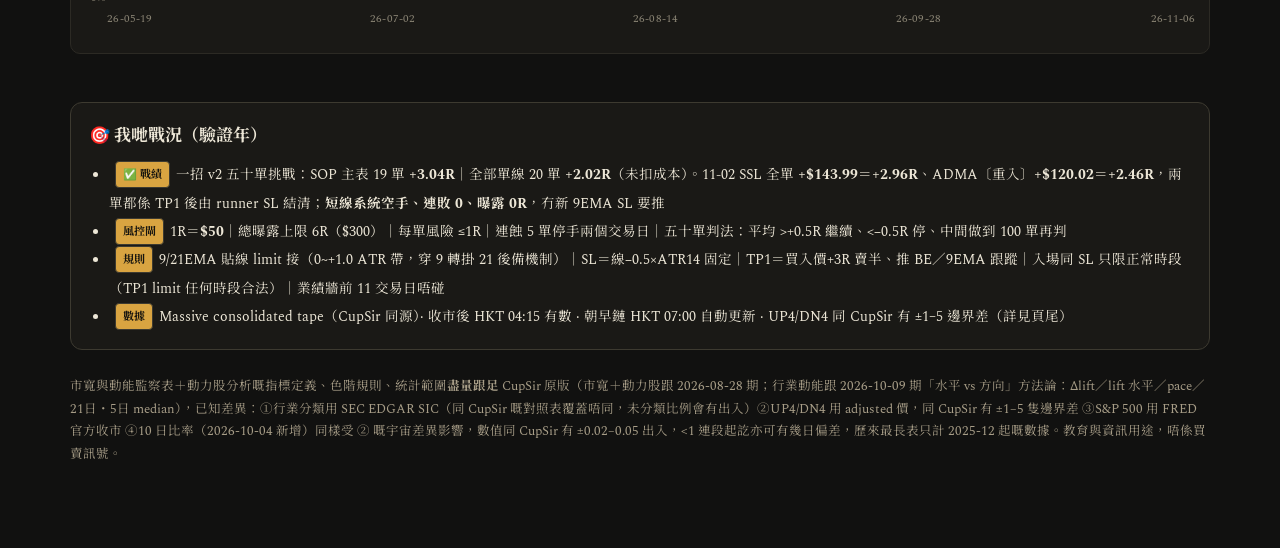
==== commit e86b62c1: "更新" ====
--- a/index.html
+++ b/index.html
@@ -23,6 +23,9 @@
 
 <h2 id="read-title"></h2>
 <div class="cards" id="cards"></div>
+
+<!-- 【2026-11-07 Steven 批准】Capitulation 雙層燈：出清事件＋出清後轉趨勢；RECORD-ONLY，唔接開倉閘 -->
+<div class="cap-panel" id="capRadar" aria-live="polite"></div>
 
 <!-- 【2026-10-01 Steven 批准】轉勢雷達：四盞燈（①②③跡象 → ④確認），唔郁 CupSir 原裝色階，獨立一條 -->
 <div class="radar" id="radar"></div>
@@ -153,6 +156,56 @@
     <div class="card"><div class="lbl">% 企穩 20 日線</div><div class="val ${pClsT(C.pct20d,1)}">${C.pct20d}</div><div class="sub2">${PV?`前一日 ${PV[3]}（${d20>=0?'+':''}${d20}）`:''}</div></div>
     <div class="card"><div class="lbl">% 企穩 50 日線</div><div class="val ${pClsT(C.pct50d,0)}">${C.pct50d}</div><div class="sub2">${PV?`前一日 ${PV[4]}（${d50>=0?'+':''}${d50}）`:''}</div></div>
     <div class="card"><div class="lbl">動力股佔比</div><div class="val ${C.share_pct<10?'DR':C.share_pct<20?'R':''}">${C.share_pct}%</div><div class="sub2">${C.mli_n} 隻動力股${PV?` · 前一日 ${PV[7]}%（${dShare>=0?'+':''}${dShare}）`:''}</div></div>`;
+
+  // 【2026-11-07 Steven 批准】Capitulation 雙層燈；只讀新 JSON，唔改下面原有雷達。
+  (function(){
+    const box=document.getElementById('capRadar'), cap=D.capitulation, post=D.post_cap;
+    const f=(v,d=2)=>v==null||Number.isNaN(Number(v))?'—':Number(v).toLocaleString('en-US',{minimumFractionDigits:d,maximumFractionDigits:d});
+    const fi=v=>v==null?'—':Number(v).toLocaleString('en-US',{maximumFractionDigits:0});
+    const head='<div class="cap-top"><div><div class="cap-kicker">CAPITULATION</div><div class="cap-title">出清與修復監察</div></div><span class="cap-record">RECORD-ONLY（只記錄，唔改開倉閘）</span></div>';
+    if(!cap||!post){
+      box.innerHTML=head+'<div class="cap-empty">⚪ Capitulation 數據未生成；原有轉勢雷達照常使用。</div>';
+      return;
+    }
+    const metric=(label,value)=>'<span class="cap-metric"><span>'+label+'</span><b>'+value+'</b></span>';
+    const evIcon=cap.state==='purple'?'🟣':cap.state==='yellow'?'🟡':'⚪';
+    const evName=cap.state==='purple'?'放量出清':cap.state==='yellow'?'極端沽壓':cap.reason==='window_expired'?'出清觀察窗完結':'無出清';
+    const evSub=cap.active
+      ? `${cap.event_date}｜T+${cap.days_since}／${cap.window}`
+      : cap.event_date ? `最近事件 ${cap.event_date}｜T+${cap.days_since}，已離開 ${cap.window} 日窗` : `最近 ${cap.window} 日觀察窗內未見核心出清`;
+    let evMetrics='';
+    if(cap.active){
+      const drop=cap.p20_drop==null?'—':(cap.p20_drop>=0?'−':'+')+f(Math.abs(cap.p20_drop),1)+'pp';
+      const ret=cap.spy_ret==null?'—':(cap.spy_ret>0?'+':'')+f(cap.spy_ret)+'%';
+      evMetrics='<div class="cap-metrics">'+
+        metric('DN4',fi(cap.dn4))+metric('DN4／UP4',(cap.ratio==null?'∞':f(cap.ratio))+'×')+
+        metric('%20D 單日',drop)+metric('SPY 回報',ret)+metric('SPY量／20日中位數',f(cap.vol_ratio)+'×')+'</div>';
+    }
+    const eventBlock=`<div class="cap-layer cap-event"><div class="cap-layer-head"><div class="cap-layer-label">① 出清事件</div><div class="cap-event-state ${cap.state}">${evIcon} ${evName}</div></div><div class="cap-subline">${evSub}</div>${evMetrics}</div>`;
+
+    let repairBlock='';
+    if(post.active){
+      const m=post.metrics||{}, L=post.conditions||[];
+      const postName={red:'本次修復失效',green:'轉勢確認',orange:'接近確認',yellow:'止跌觀察',gray:'未見修復'}[post.state]||'未見修復';
+      const postIcon={red:'🔴',green:'🟢',orange:'🟠',yellow:'🟡',gray:'⚪'}[post.state]||'⚪';
+      const names=['① 沽壓收乾','② 市寬修復','③ 領導股返隊','④ 指數確認'];
+      const subs=[
+        `DN4 ${fi(m.dn4)} ${m.dn4<m.up4?'<':'≥'} UP4 ${fi(m.up4)}｜R10 ${f(m.r10)}`,
+        `${f(m.p20_prev2,1)} → ${f(m.p20_prev,1)} → ${f(m.p20,1)}｜Cap ${f(m.cap_p20,1)}＋3pp`,
+        `${f(m.share_pct,1)}%｜門檻 ≥20%`,
+        `昨 ${f(m.spy_prev_close)}／${f(m.spy_prev_ema10)}<br>今 ${f(m.spy_close)}／${f(m.spy_ema10)}（收市／EMA10）`
+      ];
+      const conditions=names.map((n,i)=>`<div class="cap-condition ${L[i]?'ok':''}"><div class="cap-cond-name"><span class="cap-check">${L[i]?'✓':'×'}</span>${n}</div><div class="cap-cond-sub">${subs[i]}</div></div>`).join('');
+      const statusNote=post.invalid
+        ? `SPY 收市跌穿 Cap 日收市價 ${f(m.cap_close)}；失效日 ${post.invalid_date||'—'}。等新出清重置。`
+        : post.state==='green' ? '四條件齊，但每日重計；呢盞綠燈仍然唔係開倉許可。' : '每日按最新收市數據重計，唔會因曾經亮燈而鎖死。';
+      repairBlock=`<div class="cap-layer"><div class="cap-layer-head"><div class="cap-layer-label">② 出清後轉趨勢</div><div class="cap-post-state ${post.state}">${postIcon} ${postName} ${post.score}/4</div></div><div class="cap-subline">基準 ${post.event_date}｜T+${post.days_since}／${post.window}｜${statusNote}</div><div class="cap-conditions">${conditions}</div></div>`;
+    }else{
+      repairBlock=`<div class="cap-layer"><div class="cap-layer-label">② 出清後轉趨勢</div><div class="cap-empty">${cap.reason==='window_expired'?'⚪ 觀察窗已完結；等待新出清事件。':'⚪ 等待出清事件，未開啟修復計分。'}</div></div>`;
+    }
+    const method=`<details class="cap-method"><summary>門檻同狀態定義</summary><div class="cap-method-body"><p><b>出清核心：</b>DN4 ≥500、DN4 ÷ UP4 ≥3，並且 %20D ≤45% 或單日急跌 ≥10 個百分點。符合核心＝🟡 極端沽壓；再符合 SPY 當日回報 ≤−1% 及成交量 ≥之前 20 個交易日中位數 ×1.1＝🟣 放量出清。</p><p><b>修復四條件：</b>① DN4＜UP4 且 R10 ≥1；② %20D 連升兩日，並較 Cap 日高 ≥3pp；③ 動力股佔比 ≥20%；④ SPY 連續兩日收市高於各自交易日 EMA10。最新出清後觀察 T+0 至 T+10，新出清會重置基準。</p><p><b>狀態：</b>0/4 未見修復、1–2/4 止跌觀察、3/4 接近確認、4/4 轉勢確認。首次確認前，SPY 收市跌穿 Cap 日收市價即令本次修復失效；確認後仍每日重計。Capitulation 係事件描述，唔係見底或買入保證；首版只作記錄，門檻屬初步校準，唔係正式 OOS 回測結論。</p></div></details>`;
+    box.innerHTML=head+eventBlock+repairBlock+method;
+  })();
 
   // 【2026-10-01 Steven 批准】轉勢雷達：①②③＝跡象、④＝確認（regime 開閘）。每日監察表色階唔郁。
   (function(){
--- a/theme.css
+++ b/theme.css
@@ -117,6 +117,68 @@
   #dailytbl th:nth-child(n+9), #dailytbl td:nth-child(n+9){ display:none; }
   #dailytbl th, #dailytbl td{ padding:6px 3px; font-size:12.5px; }
   #dailytbl th{ font-size:11px; padding:6px 2px; }
+}
+
+/* ---- 2026-11-07 Capitulation 雙層燈：hairline 分層、語義色、RECORD-ONLY ---- */
+.cap-panel{
+  --cap-mint:#34d399; --cap-amber:#fbbf24; --cap-red:#f87171;
+  --cap-magenta:#e879f9; --cap-orange:#fb923c;
+  margin:14px 0 10px; padding:13px 14px 4px; border:1px solid rgba(232,121,249,.25);
+  border-radius:10px; background:rgba(255,255,255,.018);
+}
+.cap-top{ display:flex; justify-content:space-between; align-items:center; gap:12px; padding-bottom:11px; }
+.cap-kicker{ color:var(--tx2); font-size:10px; font-weight:700; letter-spacing:.18em; line-height:1.4; }
+.cap-title{ color:var(--tx); font-size:16px; font-weight:800; line-height:1.45; }
+.cap-record{ color:var(--tx2); border:1px solid var(--line2); border-radius:20px; padding:3px 9px; font-size:10.5px; line-height:1.5; text-align:center; overflow-wrap:anywhere; }
+.cap-layer{ border-top:1px solid var(--line); padding:12px 0; }
+.cap-layer-head{ display:flex; flex-wrap:wrap; justify-content:space-between; align-items:baseline; gap:5px 12px; }
+.cap-layer-label{ color:var(--tx2); font-size:12px; font-weight:700; letter-spacing:.04em; }
+.cap-event-state, .cap-post-state{ font-size:16px; font-weight:800; line-height:1.5; font-variant-numeric:tabular-nums; }
+.cap-event-state.purple{ color:var(--cap-magenta); }
+.cap-event-state.yellow, .cap-post-state.yellow{ color:var(--cap-amber); }
+.cap-event-state.none, .cap-post-state.gray{ color:var(--tx2); }
+.cap-post-state.orange{ color:var(--cap-orange); }
+.cap-post-state.green{ color:var(--cap-mint); }
+.cap-post-state.red{ color:var(--cap-red); }
+.cap-subline{ color:var(--tx2); font-size:11.5px; line-height:1.65; margin-top:3px; overflow-wrap:anywhere; }
+.cap-metrics{ display:flex; flex-wrap:wrap; gap:7px 20px; margin-top:10px; }
+.cap-metric{ display:inline-flex; align-items:baseline; gap:6px; color:var(--tx3); font-size:10.5px; font-variant-numeric:tabular-nums; }
+.cap-metric b{ color:var(--tx); font-size:12px; font-weight:700; }
+.cap-conditions{ display:grid; grid-template-columns:repeat(4,minmax(0,1fr)); margin-top:11px; border-top:1px solid var(--line); }
+.cap-condition{ min-width:0; padding:10px 11px 3px; border-left:1px solid var(--line); opacity:.55; }
+.cap-condition:first-child{ border-left:0; padding-left:0; }
+.cap-condition.ok{ opacity:1; }
+.cap-cond-name{ color:var(--tx); font-size:12px; font-weight:700; line-height:1.45; }
+.cap-check{ display:inline-block; width:18px; color:var(--tx3); font-size:13px; font-weight:800; }
+.cap-condition.ok .cap-check{ color:var(--cap-mint); }
+.cap-cond-sub{ color:var(--tx2); font-size:10.5px; line-height:1.55; margin-top:4px; font-variant-numeric:tabular-nums; overflow-wrap:anywhere; }
+.cap-method{ border-top:1px solid var(--line); }
+.cap-method>summary{ min-height:44px; display:flex; align-items:center; cursor:pointer; list-style:none; color:var(--tx2); font-size:11.5px; font-weight:700; }
+.cap-method>summary::-webkit-details-marker{ display:none; }
+.cap-method>summary::after{ content:'＋'; margin-left:auto; color:var(--golddim); font-size:15px; }
+.cap-method[open]>summary::after{ content:'−'; }
+.cap-method>summary:hover{ color:var(--gold2); }
+.cap-method-body{ padding:0 4px 12px 0; max-width:90ch; }
+.cap-method-body p{ color:var(--tx2); font-size:11.5px; line-height:1.75; margin:5px 0; }
+.cap-method-body b{ color:var(--tx); }
+.cap-empty{ color:var(--tx2); font-size:12px; line-height:1.7; padding:12px 0; }
+@media (max-width:640px){
+  .cap-panel{ padding:12px 10px 3px; }
+  .cap-top{ flex-direction:column; align-items:flex-start; gap:7px; }
+  .cap-title{ font-size:15px; }
+  .cap-record{ text-align:left; }
+  .cap-event-state, .cap-post-state{ font-size:14px; }
+  .cap-subline{ font-size:11px; }
+  .cap-metrics{ gap:6px 13px; }
+  .cap-metric{ font-size:10px; }
+  .cap-metric b{ font-size:11px; }
+  .cap-conditions{ grid-template-columns:repeat(2,minmax(0,1fr)); }
+  .cap-condition{ padding:10px 8px 9px; }
+  .cap-condition:nth-child(odd){ border-left:0; padding-left:0; }
+  .cap-condition:nth-child(even){ padding-right:0; }
+  .cap-condition:nth-child(n+3){ border-top:1px solid var(--line); }
+  .cap-cond-name{ font-size:11.5px; }
+  .cap-cond-sub{ font-size:10px; }
 }
 
 /* 【2026-10-01 v2】轉勢雷達——中等版：比 compact 大返 ~20%，手機保持 2×2 一屏睇晒（Steven 裁決：一開望到成個框） */
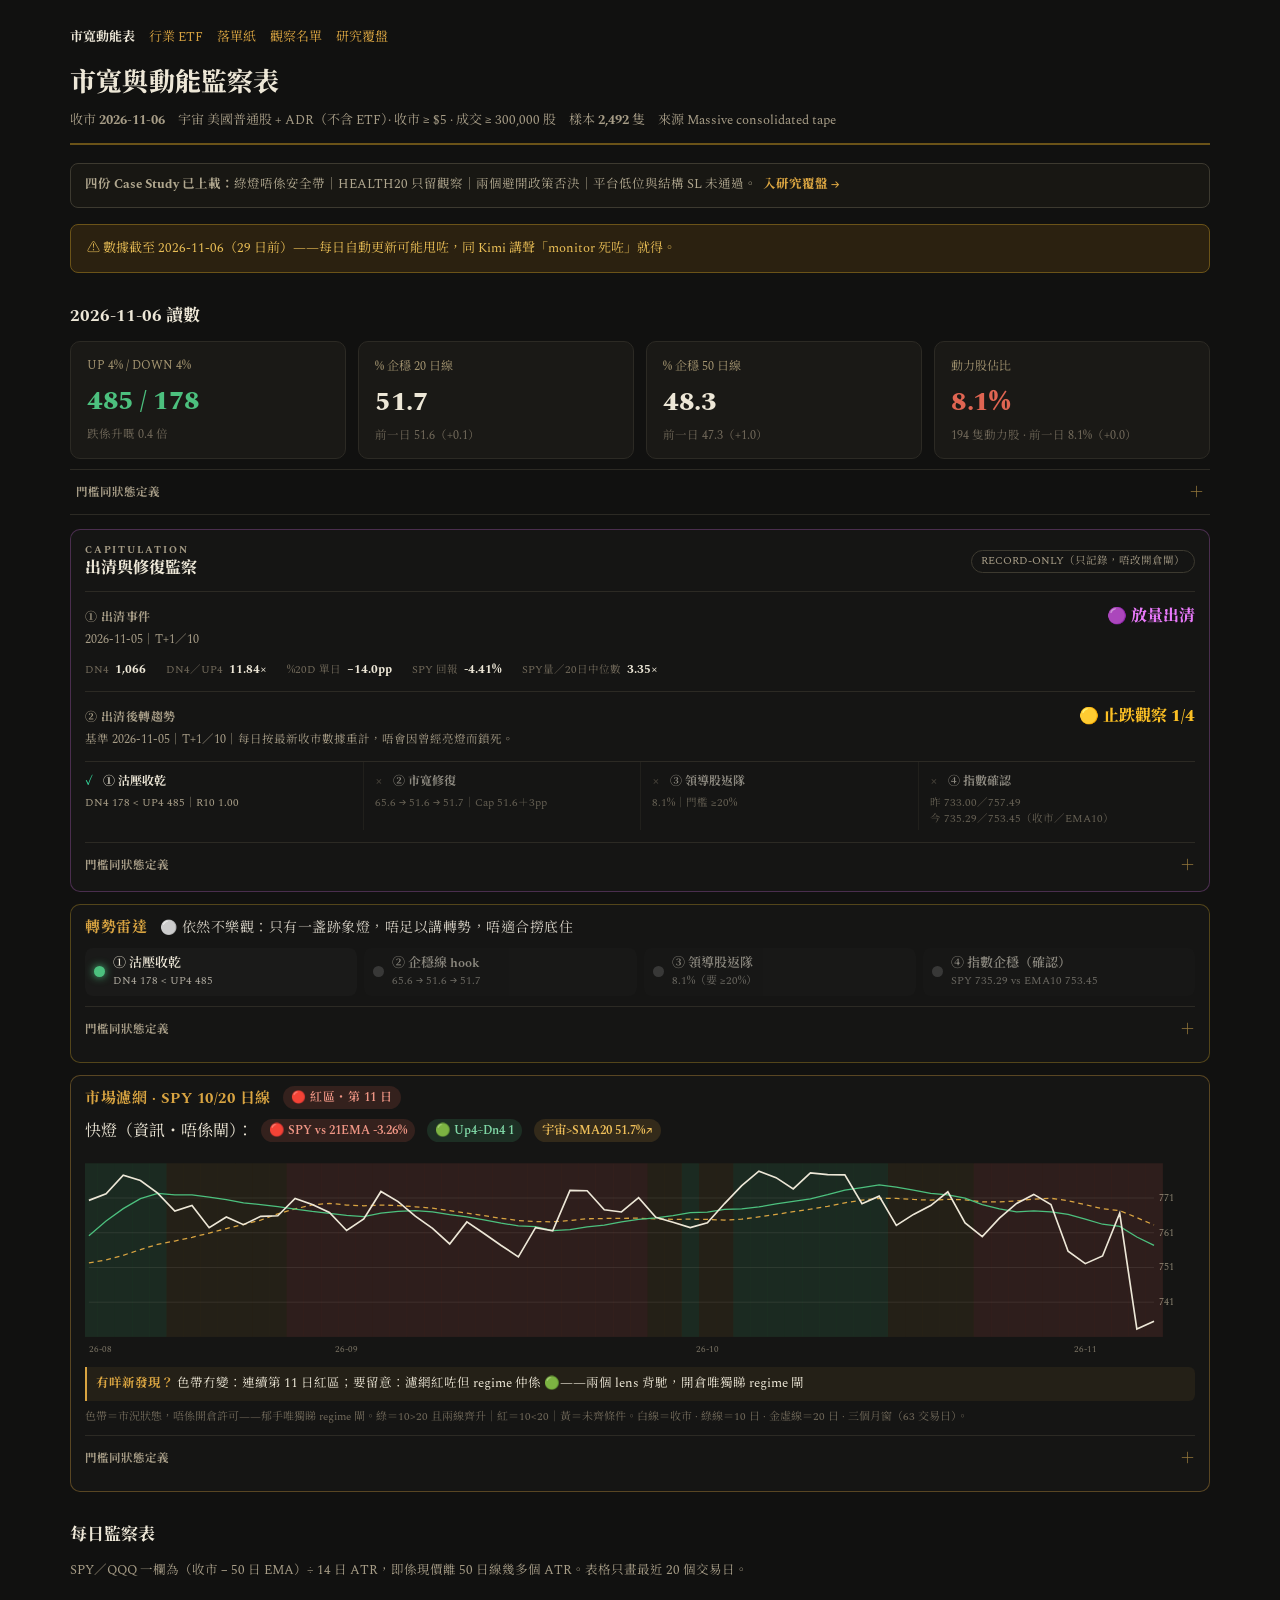
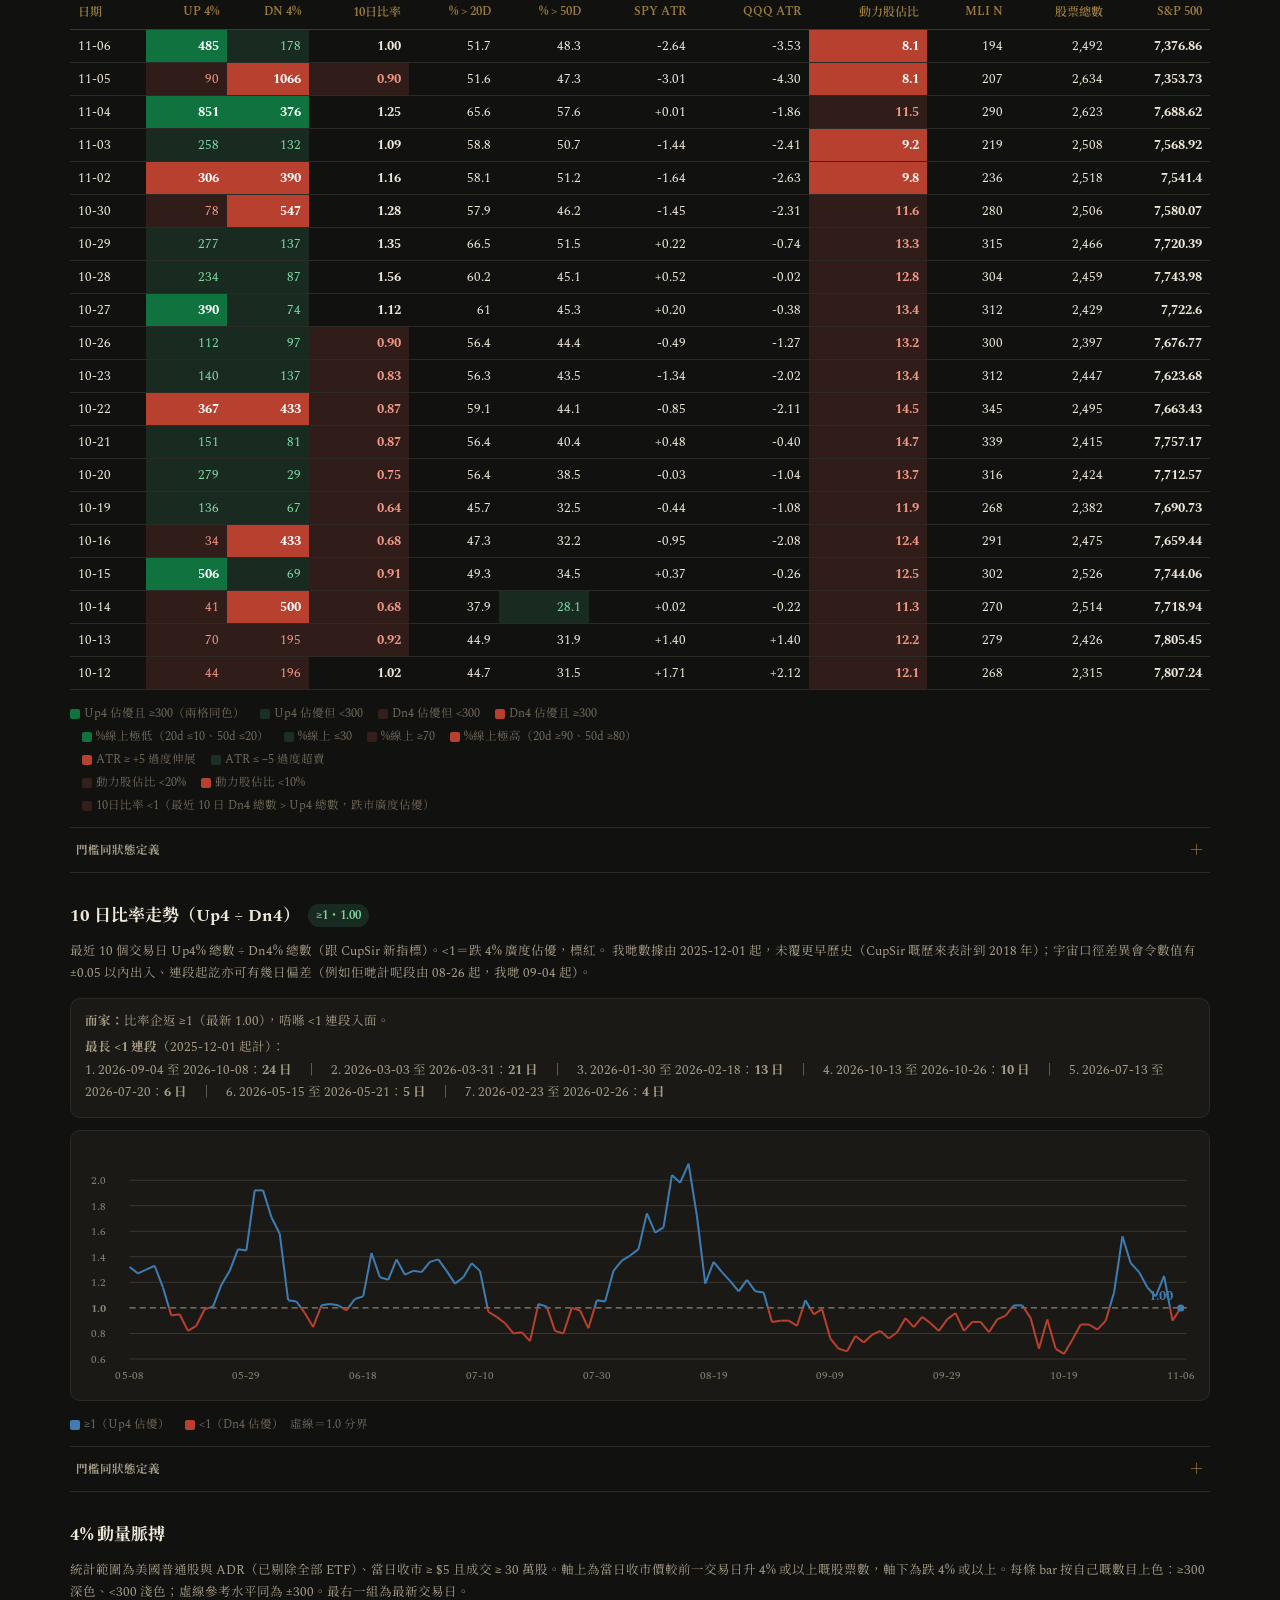
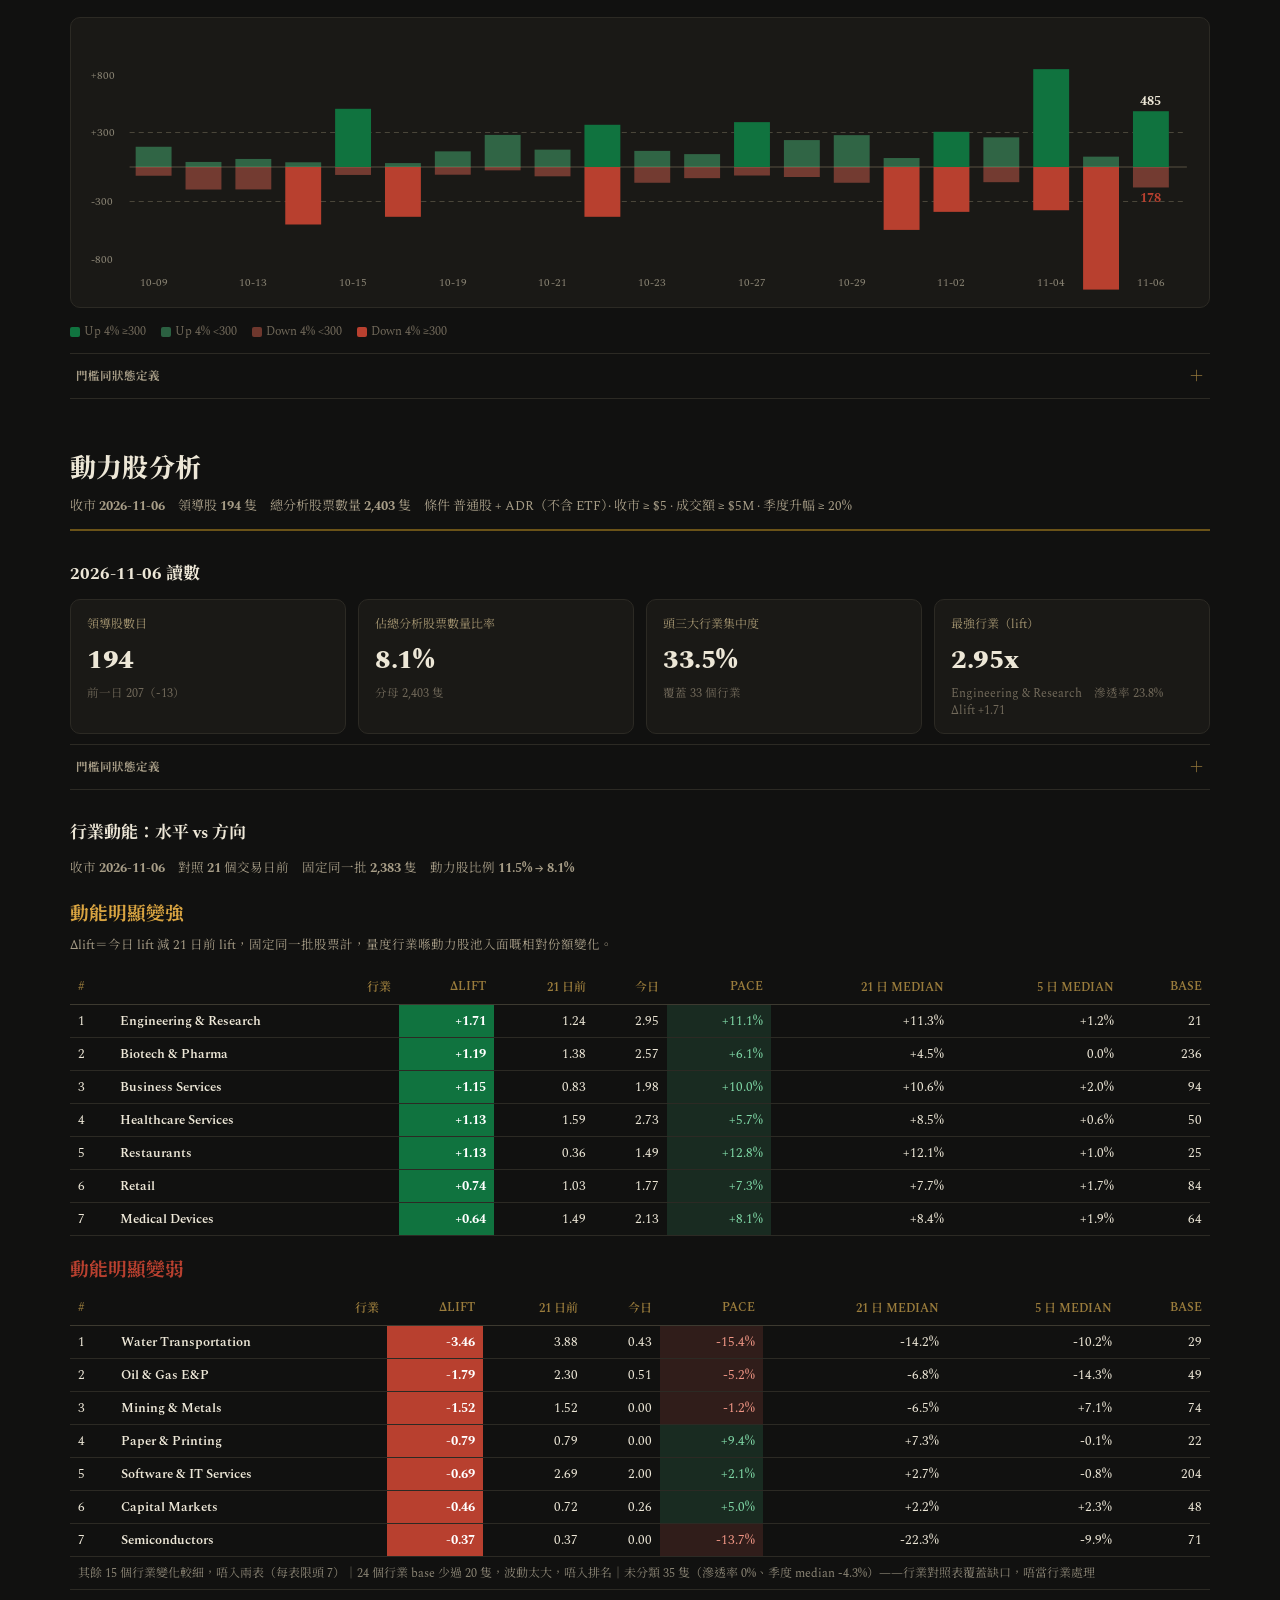
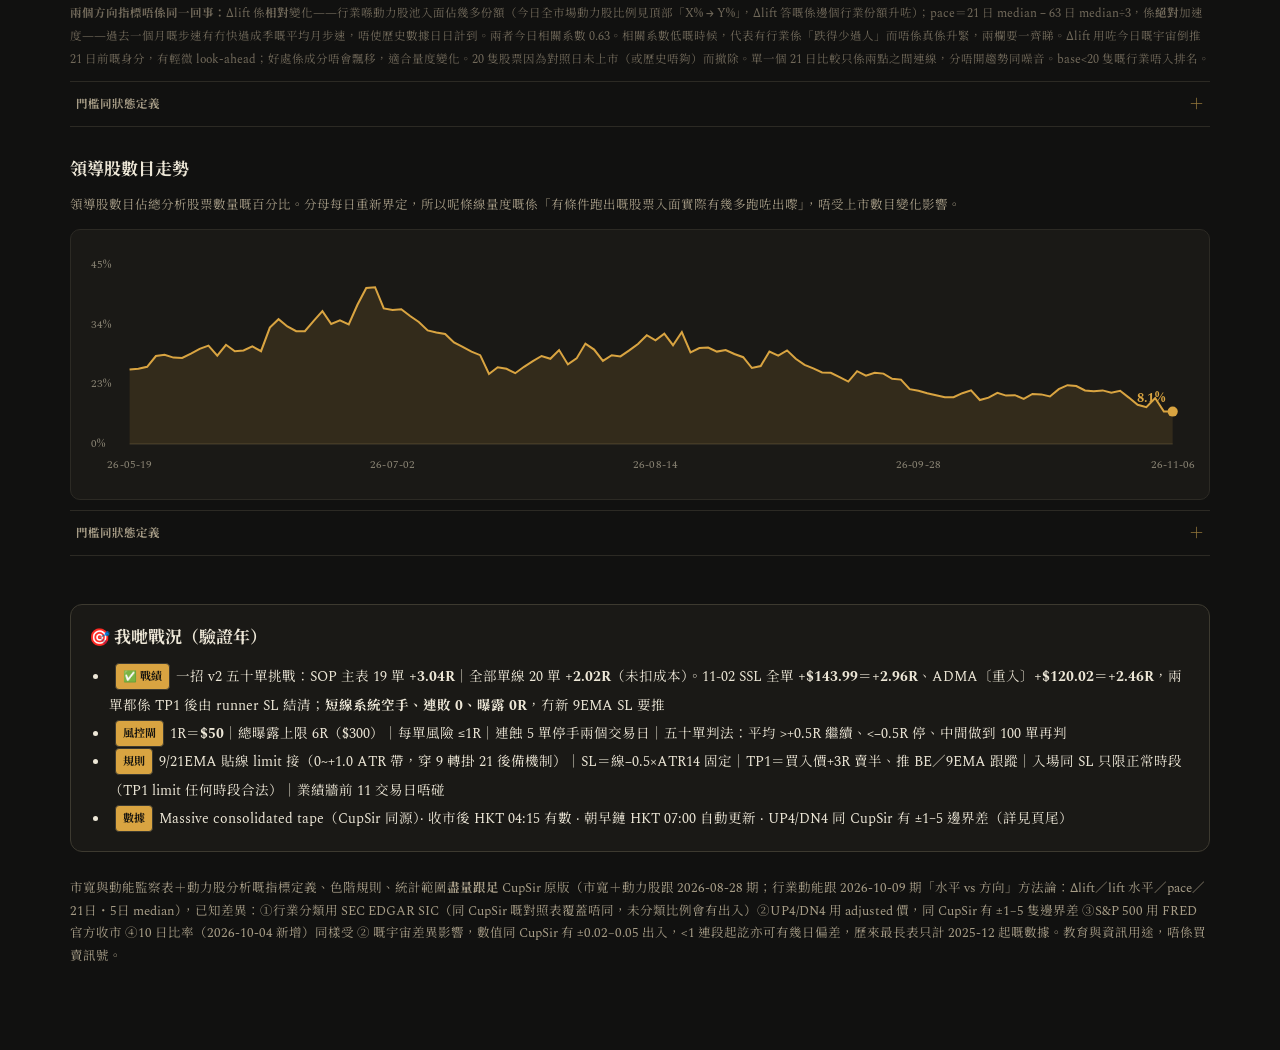
==== commit 6356268a: "主頁指標定義" ====
--- a/index.html
+++ b/index.html
@@ -23,6 +23,14 @@
 
 <h2 id="read-title"></h2>
 <div class="cards" id="cards"></div>
+<details class="metric-method">
+  <summary>門檻同狀態定義</summary>
+  <div class="metric-method-body">
+    <p><b>共同宇宙：</b>美國普通股＋ADR（剔除 ETF），當日收市 ≥$5、成交 ≥300,000 股。UP4／DN4 分別係 adjusted 收市價較前一交易日升 ≥4%／跌 ≥4% 嘅股票數；卡上綠色代表 UP4 ≥DN4，紅色代表 DN4 佔優。</p>
+    <p><b>% 企穩 20／50 日線：</b>有足夠歷史嘅股票入面，收市高於各自 SMA20／SMA50 嘅百分比。20D ≤10%／50D ≤20%＝綠色極低區；其餘 ≤30%＝綠色低位區；20D ≥90%／50D ≥80%＝紅色極高區；其餘 ≥70%＝紅色高位區。呢度綠色係 CupSir 超賣色階，唔係安全或買入保證。</p>
+    <p><b>動力股佔比：</b>領導股數 ÷ 合資格動力股池 ×100%。動力股池先要求成交額 ≥$5M，領導股再要求過去 63 個交易日升幅 ≥20%。佔比 &lt;10%＝紅色極低警示、10%至&lt;20%＝紅色偏低警示、≥20%＝無紅色警示；MLI N 就係領導股實際隻數。</p>
+  </div>
+</details>
 
 <!-- 【2026-11-07 Steven 批准】Capitulation 雙層燈：出清事件＋出清後轉趨勢；RECORD-ONLY，唔接開倉閘 -->
 <div class="cap-panel" id="capRadar" aria-live="polite"></div>
@@ -62,6 +70,15 @@
   <span class="sw" style="background:#b8402f"></span>動力股佔比 &lt;10%<br>
   <span class="sw" style="background:rgba(224,101,82,.18)"></span>10日比率 &lt;1（最近 10 日 Dn4 總數 &gt; Up4 總數，跌市廣度佔優）
 </div>
+<details class="metric-method">
+  <summary>門檻同狀態定義</summary>
+  <div class="metric-method-body">
+    <p><b>UP4／DN4 兩格：</b>先比較邊個佔優；UP4 ≥DN4 時兩格用綠色系，否則兩格用紅色系。每格再按自己數目分深淺：≥300＝深色、&lt;300＝淺色。所以深淺係強度，綠紅先係當日邊邊佔優。</p>
+    <p><b>10 日比率：</b>最近 10 個交易日 ΣUP4 ÷ ΣDN4；&lt;1＝淺紅，代表跌 4% 廣度總量佔優；≥1＝不加紅色。未夠 10 日或分母係 0 會顯示「—」。</p>
+    <p><b>%20D／%50D：</b>20D ≤10%／50D ≤20%＝深綠極低；≤30%＝淺綠；20D ≥90%／50D ≥80%＝深紅極高；≥70%＝淺紅。<b>SPY／QQQ ATR</b>＝（收市 − EMA50）÷ ATR14；≥+5＝深紅過度伸展，≤−5＝深綠過度超賣。</p>
+    <p><b>其餘欄：</b>動力股佔比 &lt;10%＝深紅、10%至&lt;20%＝淺紅；MLI N＝領導股隻數；股票總數＝當日通過共同宇宙門檻嘅股票數；S&amp;P 500＝收市參考值。手機版目前收起第 9 欄起（動力股佔比、MLI N、股票總數、S&amp;P 500），QQQ ATR 仍會顯示；電腦版保留完整欄位。</p>
+  </div>
+</details>
 
 <h2>10 日比率走勢（Up4 ÷ Dn4）<span id="r10-pill" class="qqf-pill"></span></h2>
 <div class="note" id="r10-note"></div>
@@ -71,6 +88,14 @@
   <span class="sw" style="background:#3e7cb1"></span>≥1（Up4 佔優）
   <span class="sw" style="background:#b8402f"></span>&lt;1（Dn4 佔優）　虛線＝1.0 分界
 </div>
+<details class="metric-method">
+  <summary>門檻同狀態定義</summary>
+  <div class="metric-method-body">
+    <p><b>計法：</b>每一日取最近 10 個交易日嘅 UP4 總和 ÷ DN4 總和，唔係將每日比率再平均。1.0 係兩種廣度力量嘅分界；&lt;1 代表 DN4 總量較大，≥1 代表 UP4 總量唔再處於劣勢。</p>
+    <p><b>顏色同連段：</b>走勢線 ≥1 用藍色、&lt;1 用紅色；標題 pill 就 ≥1 用綠色、&lt;1 用紅色。連續 &lt;1 會計入「目前連段」，返回 ≥1 就中斷。最長連段榜只計我哋本地數據覆蓋期，唔係 CupSir 由 2018 年起嘅完整歷史。</p>
+    <p><b>點樣讀：</b>R10 係 10 日累積廣度，唔係單日 UP4／DN4 比，所以單日反彈可以令當日燈號改善，但 R10 仍未即時回到 1。佢係狀態指標，唔係獨立買賣訊號。</p>
+  </div>
+</details>
 
 <h2>4% 動量脈搏</h2>
 <div class="note" id="pulse-note"></div>
@@ -81,6 +106,14 @@
   <span class="sw" style="background:rgba(224,101,82,.45)"></span>Down 4% &lt;300
   <span class="sw" style="background:#b8402f"></span>Down 4% ≥300
 </div>
+<details class="metric-method">
+  <summary>門檻同狀態定義</summary>
+  <div class="metric-method-body">
+    <p><b>每支 bar：</b>中軸向上係當日 UP4 隻數，向下係 DN4 隻數；兩者都係 adjusted 收市價相對前一交易日升／跌至少 4%，股票宇宙同頂部讀數卡一致。圖顯示最近 21 個交易日，虛線係 +300／−300 參考位。</p>
+    <p><b>深淺色：</b>每支 bar 獨立按自己數目上色，UP4 或 DN4 ≥300 就用深色，&lt;300 就用淺色。呢度唔會先比較邊邊佔優再將兩支 bar 染成同色，所以同每日監察表嘅「兩格同色」規則唔一樣。</p>
+    <p><b>點樣讀：</b>佢顯示極端升跌股票嘅數目同強度，唔係全市場淨上升／下跌家數，亦唔係 R10 比率。單一支大 bar 只係當日脈衝，唔獨立構成趨勢確認。</p>
+  </div>
+</details>
 
 <div class="sec-div"></div>
 <h1>動力股分析</h1>
@@ -88,6 +121,14 @@
 
 <h2 id="read-title2"></h2>
 <div class="cards" id="cards2"></div>
+<details class="metric-method">
+  <summary>門檻同狀態定義</summary>
+  <div class="metric-method-body">
+    <p><b>領導股數目：</b>共同宇宙入面，成交額 ≥$5M 並且過去 63 個交易日升幅 ≥20% 嘅股票數。總分析股票數量（pool）係通過共同宇宙及 $5M 成交額門檻嘅分母；動力股佔比＝領導股 ÷ pool ×100%。</p>
+    <p><b>頭三大行業集中度：</b>lift 排名最高嘅三個合資格行業，其領導股數總和 ÷ 全市場領導股數 ×100%。佢量度領導股係咪集中喺少數行業，唔係市值集中度，亦冇預設紅綠安全線。</p>
+    <p><b>最強行業（lift）：</b>按 lift 排名第一嘅合資格行業。行業滲透率＝該行業領導股 ÷ 該行業 base；lift＝行業滲透率 ÷ 全市場動力股比例。lift＞1 代表行業領導股密度高過全市場平均，base＝該行業有 63 日回報資料嘅合資格股票數。</p>
+  </div>
+</details>
 
 <h2>行業動能：水平 vs 方向</h2>
 <div class="note" id="ind-sub"></div>
@@ -115,9 +156,26 @@
 
 <div class="legend"><b>兩個方向指標唔係同一回事：</b>Δlift 係<b>相對</b>變化——行業喺動力股池入面佔幾多份額（今日全市場動力股比例見頂部「X% → Y%」，Δlift 答嘅係邊個行業份額升咗）；pace＝21 日 median − 63 日 median÷3，係<b>絕對</b>加速度——過去一個月嘅步速有冇快過成季嘅平均月步速，唔使歷史數據日日計到。<span id="ind-corr"></span>相關系數低嘅時候，代表有行業係「跌得少過人」而唔係真係升緊，兩欄要一齊睇。Δlift 用咗今日嘅宇宙倒推 21 日前嘅身分，有輕微 look-ahead；好處係成分唔會飄移，適合量度變化。<span id="ind-drop"></span>單一個 21 日比較只係兩點之間連線，分唔開趨勢同噪音。base&lt;20 隻嘅行業唔入排名。<span id="sic-note" style="color:#b08b3e;"></span></div>
 
+<details class="metric-method">
+  <summary>門檻同狀態定義</summary>
+  <div class="metric-method-body">
+    <p><b>水平：</b>今日 lift＝今日行業滲透率 ÷ 今日全市場動力股比例；21 日前 lift 用同一批今日池內股票，回溯佢哋喺 21 個交易日前嘅領導股身分。Δlift＝今日 lift − 21 日前 lift，量度行業喺領導股池入面嘅相對份額變化。</p>
+    <p><b>方向：</b>21 日 median＝行業股票 21 日回報中位數；5 日 median＝5 日回報中位數；63 日 median＝季度回報中位數。pace＝21 日 median −（63 日 median ÷3），即近一個月速度相對成季平均月速嘅差異；pace ≥0 用淺綠，&lt;0 用淺紅。</p>
+    <p><b>兩表狀態：</b>Δlift＞0 入「動能明顯變強」，按升幅由大至細排；Δlift＜0 入「動能明顯變弱」，按跌幅由大至細排。每表最多 7 行；Δlift＝0 或冇足夠對照資料唔入兩表。Δlift 正數用深綠、負數用深紅。</p>
+    <p><b>資格同限制：</b>base &lt;20 隻嘅行業唔入排名；Unclassified 只作註腳。對照日未上市或歷史唔夠嘅股票會撤除。Δlift 用今日宇宙倒推歷史，有輕微 look-ahead；兩指標相關系數只描述線性同向程度，唔代表因果。</p>
+  </div>
+</details>
+
 <h2>領導股數目走勢</h2>
 <div class="note" id="trend-note"></div>
 <div class="pulse-wrap"><svg id="trend" width="100%" height="240" viewBox="0 0 1100 240" preserveAspectRatio="none"></svg></div>
+<details class="metric-method">
+  <summary>門檻同狀態定義</summary>
+  <div class="metric-method-body">
+    <p><b>走勢線：</b>每日動力股佔比＝當日領導股數 ÷ 當日合資格動力股池 ×100%，圖示最近約 120 個交易日。領導股要求成交額 ≥$5M 及 63 日升幅 ≥20%；分母每日重新界定，所以唔受整體上市股票數目變化直接影響。</p>
+    <p><b>狀態門檻：</b>呢張面積圖本身冇獨立紅綠燈；原有轉勢雷達③會用 ≥20% 作「領導股返隊」，&lt;20% 喺每日表係淺紅、&lt;10% 係深紅。走勢向上升只代表領導股比例增加，唔會自動等同指數或出清後轉勢確認。</p>
+  </div>
+</details>
 
 <div class="sec-div"></div>
 <div class="battle">
@@ -235,7 +293,12 @@
       '<div class="radar-head">轉勢雷達 <span class="radar-verdict">'+verdict+'</span></div>' +
       '<div class="radar-row">' + names.map((n,i)=>
         `<div class="rl ${L[i]?'on':''} ${i===3&&L[i]?'confirm':''}"><span class="dot"></span><div><div class="rl-name">${n}</div><div class="rl-sub">${subs[i]}</div></div></div>`
-      ).join('') + '</div>';
+      ).join('') + '</div>' +
+      '<details class="metric-method"><summary>門檻同狀態定義</summary><div class="metric-method-body">' +
+      '<p><b>① 沽壓收乾：</b>DN4＜UP4。<b>② 企穩線 hook：</b>%20D 連續兩日上升（三日讀數逐日高過前一日），而且最新 %20D ≤40%。<b>③ 領導股返隊：</b>動力股佔比 ≥20%。呢三盞只係跡象燈。</p>' +
+      '<p><b>④ 指數企穩（確認）：</b>最新 SPY 收市＞EMA10；呢個舊雷達以④作確認，未過④時就按①至③嘅亮燈數顯示 0–3 個跡象。④成立時，④嘅圓點用金色，其餘成立條件用綠色；未成立條件會淡化。</p>' +
+      '<p><b>同新雙層燈嘅分別：</b>舊雷達④只睇一日 SPY＞EMA10；出清後轉趨勢④要連續兩日，而且綠燈要出清後四條件齊。兩套口徑獨立計算，唔會互相加分或改閘。</p>' +
+      '</div></details>';
   })();
 
   // 【2026-10-02 Steven 批准】Qullamaggie 市場濾網圖：SPY 10/20 日線三色帶＋每日「有咩新發現」短評
@@ -318,7 +381,12 @@
       flHtml+
       draw()+
       `<div class="qqf-find"><b>有咩新發現？</b> ${bits.slice(0,3).join('；')}</div>`+
-      `<div class="qqf-note">色帶＝市況狀態，唔係開倉許可——郁手唯獨睇 regime 閘。綠＝10&gt;20 且兩線齊升｜紅＝10&lt;20｜黃＝未齊條件。白線＝收市 · 綠線＝10 日 · 金虛線＝20 日 · 三個月窗（${n} 交易日）。</div>`;
+      `<div class="qqf-note">色帶＝市況狀態，唔係開倉許可——郁手唯獨睇 regime 閘。綠＝10&gt;20 且兩線齊升｜紅＝10&lt;20｜黃＝未齊條件。白線＝收市 · 綠線＝10 日 · 金虛線＝20 日 · 三個月窗（${n} 交易日）。</div>`+
+      '<details class="metric-method"><summary>門檻同狀態定義</summary><div class="metric-method-body">'+
+      '<p><b>三色帶（SMA）：</b>🟢 綠區＝SMA10＞SMA20，而且兩條線都高過各自前一交易日數值；🔴 紅區＝SMA10＜SMA20，唔再額外要求斜率；🟡 黃區＝其餘組合，包括兩線未齊升或兩線相等。色帶日數係目前同色狀態連續出現幾多個交易日。</p>'+
+      '<p><b>快燈（資訊・唔係閘）：</b>SPY vs 21EMA＝收市相對 EMA21 嘅百分比，收市＞EMA21 為綠，否則為紅；Up4÷Dn4 即 R10，≥1 為綠、&lt;1 為紅；宇宙＞SMA20 顯示最新 %20D，箭嘴只係同前一交易日比較方向，呢一粒維持黃色資訊燈。</p>'+
+      '<p><b>用途：</b>白線係 SPY 收市、綠線係 SMA10、金虛線係 SMA20。色帶同快燈都係市況描述，唔等於新 Capitulation 燈，亦唔會自動改變正式 regime 開倉閘。</p>'+
+      '</div></details>';
     let rz; window.addEventListener('resize',()=>{clearTimeout(rz);rz=setTimeout(()=>{
       const sv=box.querySelector('.qqf-svg'); if(sv){const tmp=document.createElement('div');tmp.innerHTML=draw();sv.replaceWith(tmp.firstChild);}
     },200);});
--- a/theme.css
+++ b/theme.css
@@ -152,15 +152,17 @@
 .cap-check{ display:inline-block; width:18px; color:var(--tx3); font-size:13px; font-weight:800; }
 .cap-condition.ok .cap-check{ color:var(--cap-mint); }
 .cap-cond-sub{ color:var(--tx2); font-size:10.5px; line-height:1.55; margin-top:4px; font-variant-numeric:tabular-nums; overflow-wrap:anywhere; }
-.cap-method{ border-top:1px solid var(--line); }
-.cap-method>summary{ min-height:44px; display:flex; align-items:center; cursor:pointer; list-style:none; color:var(--tx2); font-size:11.5px; font-weight:700; }
-.cap-method>summary::-webkit-details-marker{ display:none; }
-.cap-method>summary::after{ content:'＋'; margin-left:auto; color:var(--golddim); font-size:15px; }
-.cap-method[open]>summary::after{ content:'−'; }
-.cap-method>summary:hover{ color:var(--gold2); }
-.cap-method-body{ padding:0 4px 12px 0; max-width:90ch; }
-.cap-method-body p{ color:var(--tx2); font-size:11.5px; line-height:1.75; margin:5px 0; }
-.cap-method-body b{ color:var(--tx); }
+.cap-method, .metric-method{ border-top:1px solid var(--line); }
+.cap-method>summary, .metric-method>summary{ min-height:44px; display:flex; align-items:center; cursor:pointer; list-style:none; color:var(--tx2); font-size:11.5px; font-weight:700; }
+.cap-method>summary::-webkit-details-marker, .metric-method>summary::-webkit-details-marker{ display:none; }
+.cap-method>summary::after, .metric-method>summary::after{ content:'＋'; margin-left:auto; color:var(--golddim); font-size:15px; }
+.cap-method[open]>summary::after, .metric-method[open]>summary::after{ content:'−'; }
+.cap-method>summary:hover, .metric-method>summary:hover{ color:var(--gold2); }
+.cap-method-body, .metric-method-body{ padding:0 4px 12px 0; max-width:90ch; }
+.cap-method-body p, .metric-method-body p{ color:var(--tx2); font-size:11.5px; line-height:1.75; margin:5px 0; }
+.cap-method-body b, .metric-method-body b{ color:var(--tx); }
+.metric-method{ margin:10px 0 14px; padding:0 6px; border-bottom:1px solid var(--line); }
+.radar .metric-method, .qqf .metric-method{ margin:10px 0 0; padding:0; border-bottom:0; }
 .cap-empty{ color:var(--tx2); font-size:12px; line-height:1.7; padding:12px 0; }
 @media (max-width:640px){
   .cap-panel{ padding:12px 10px 3px; }
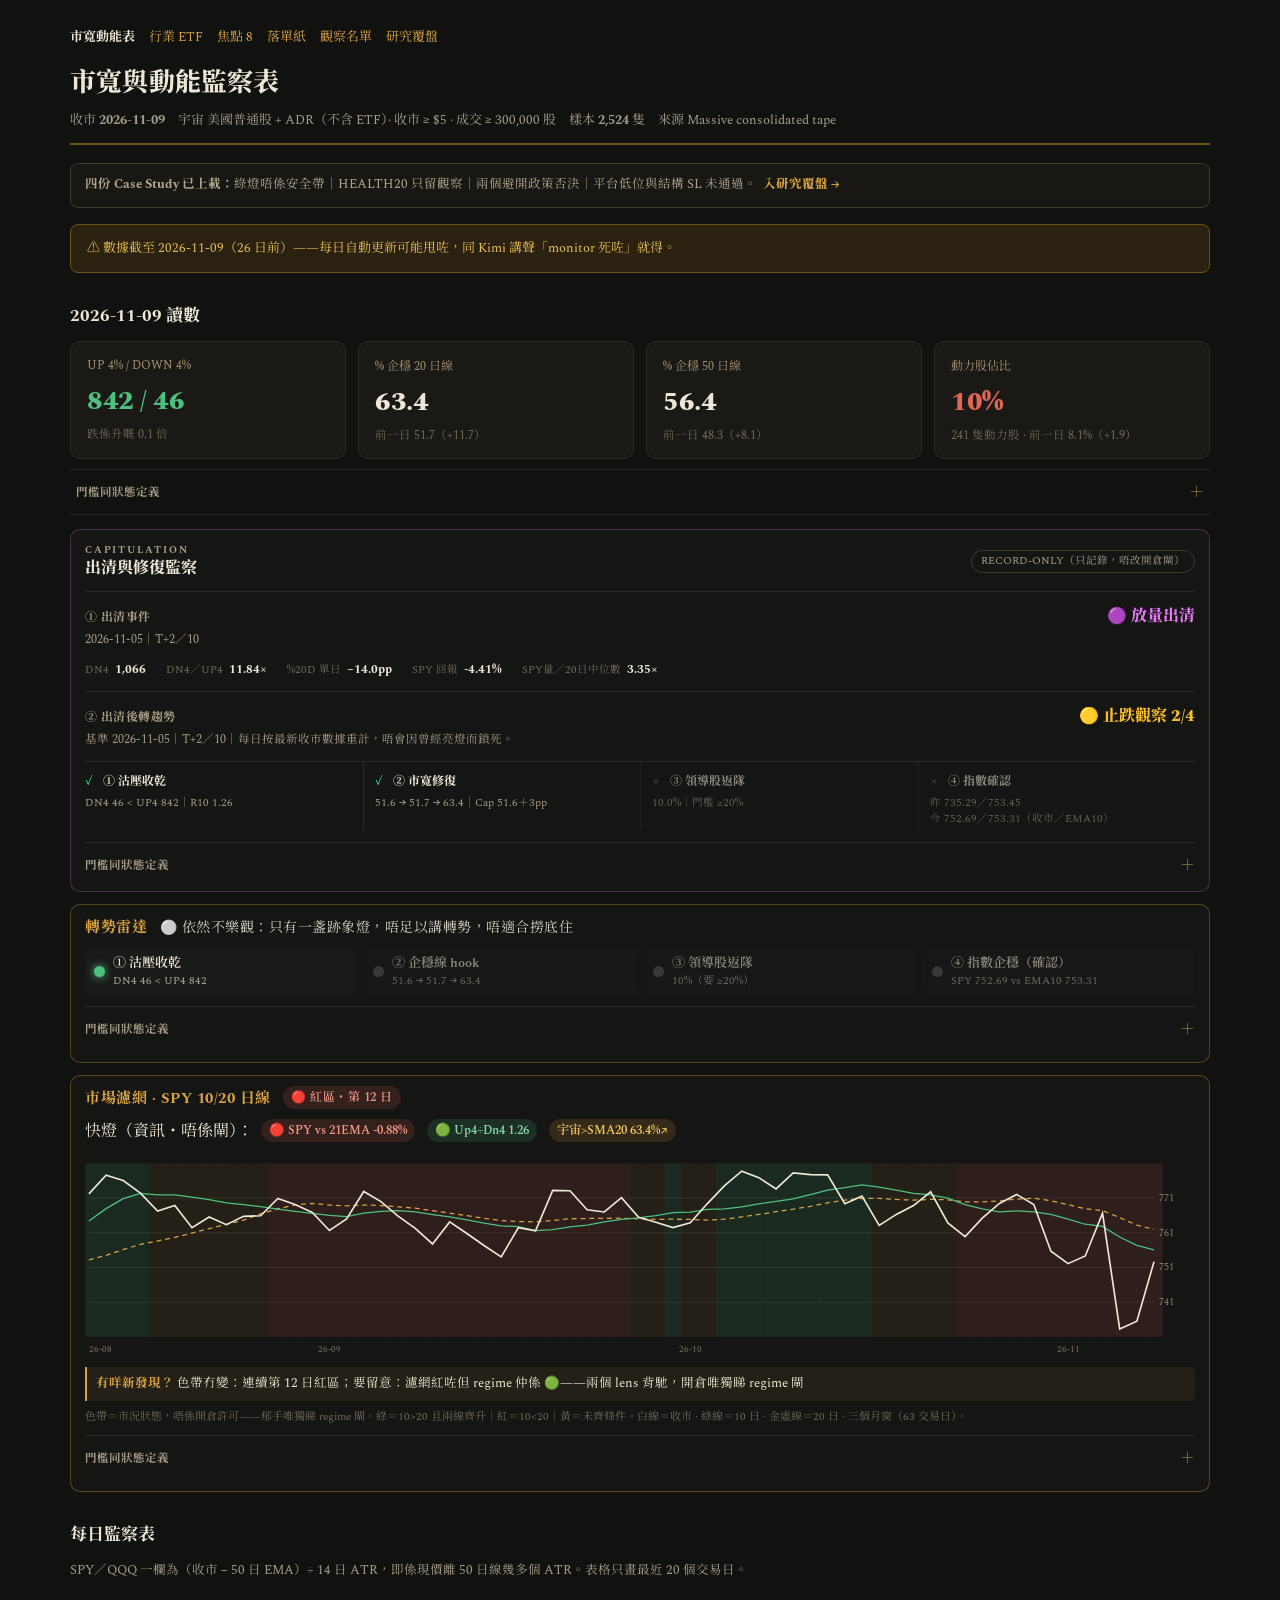
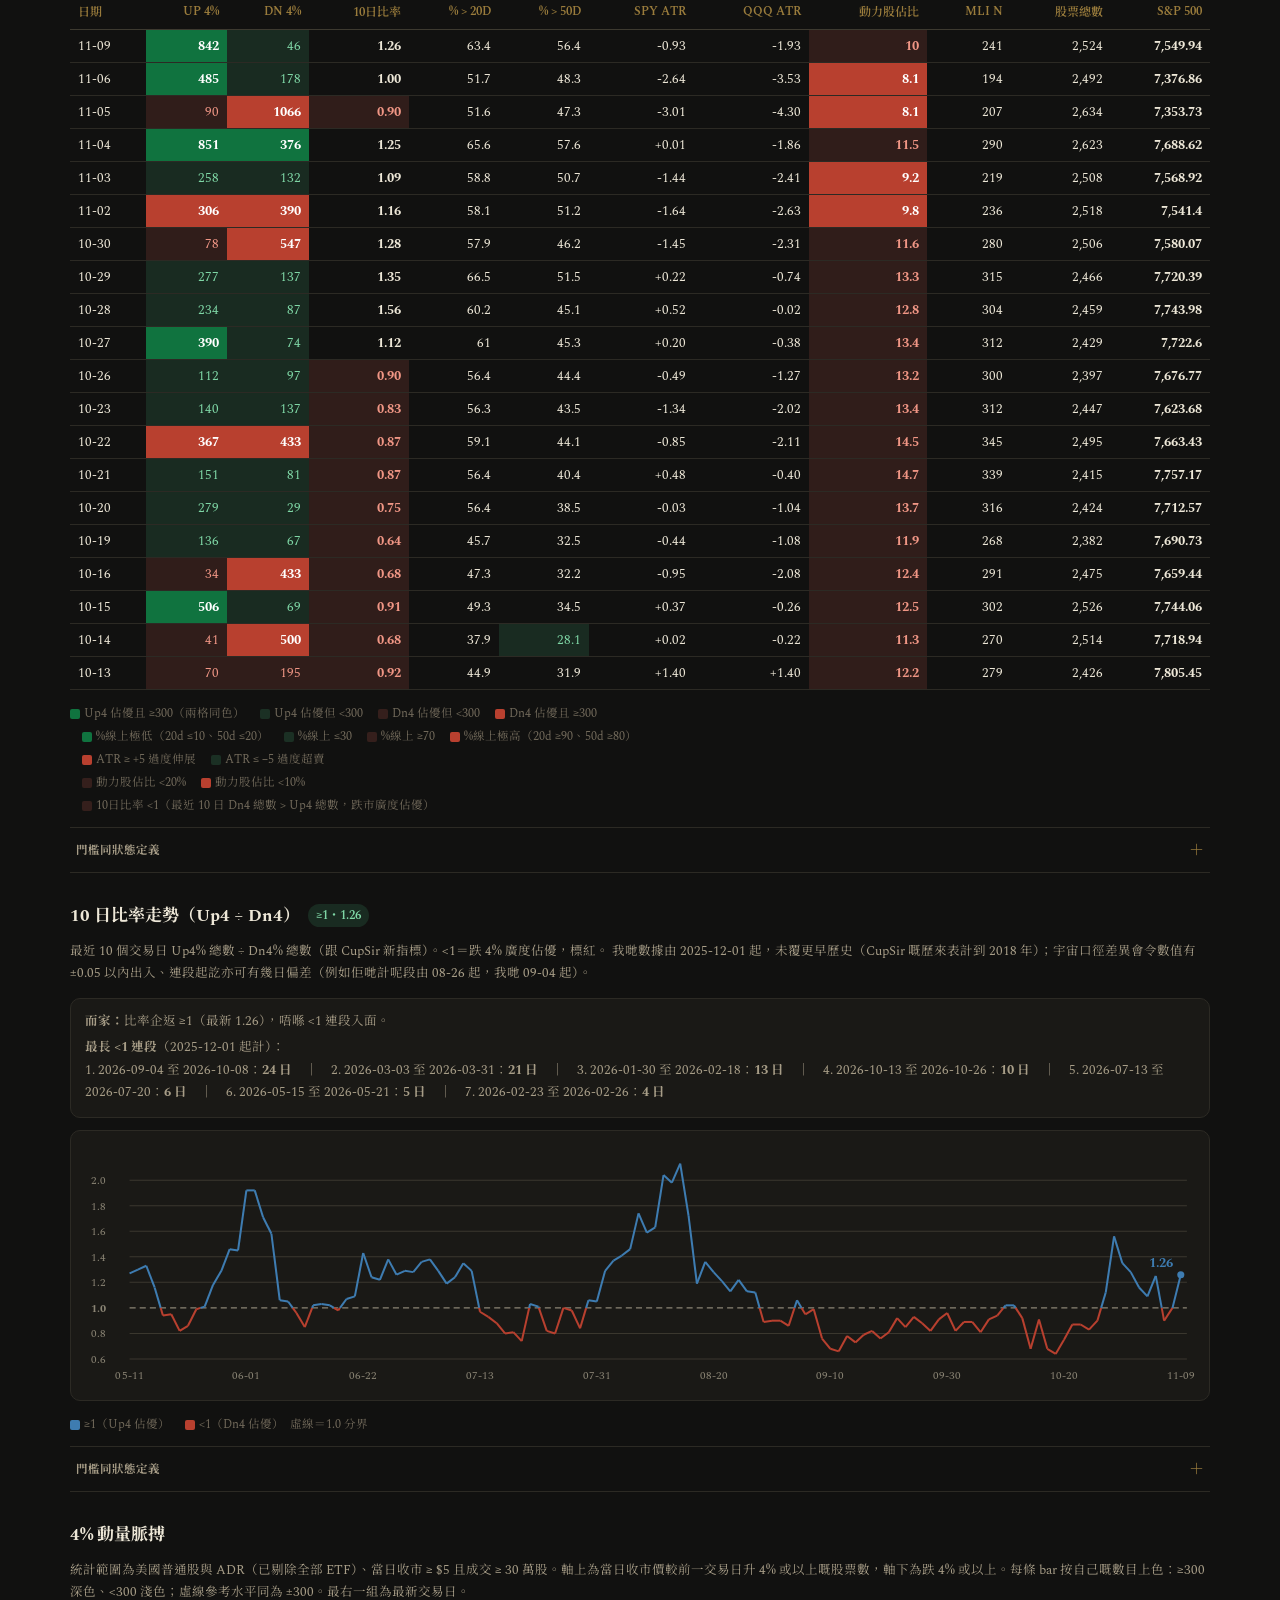
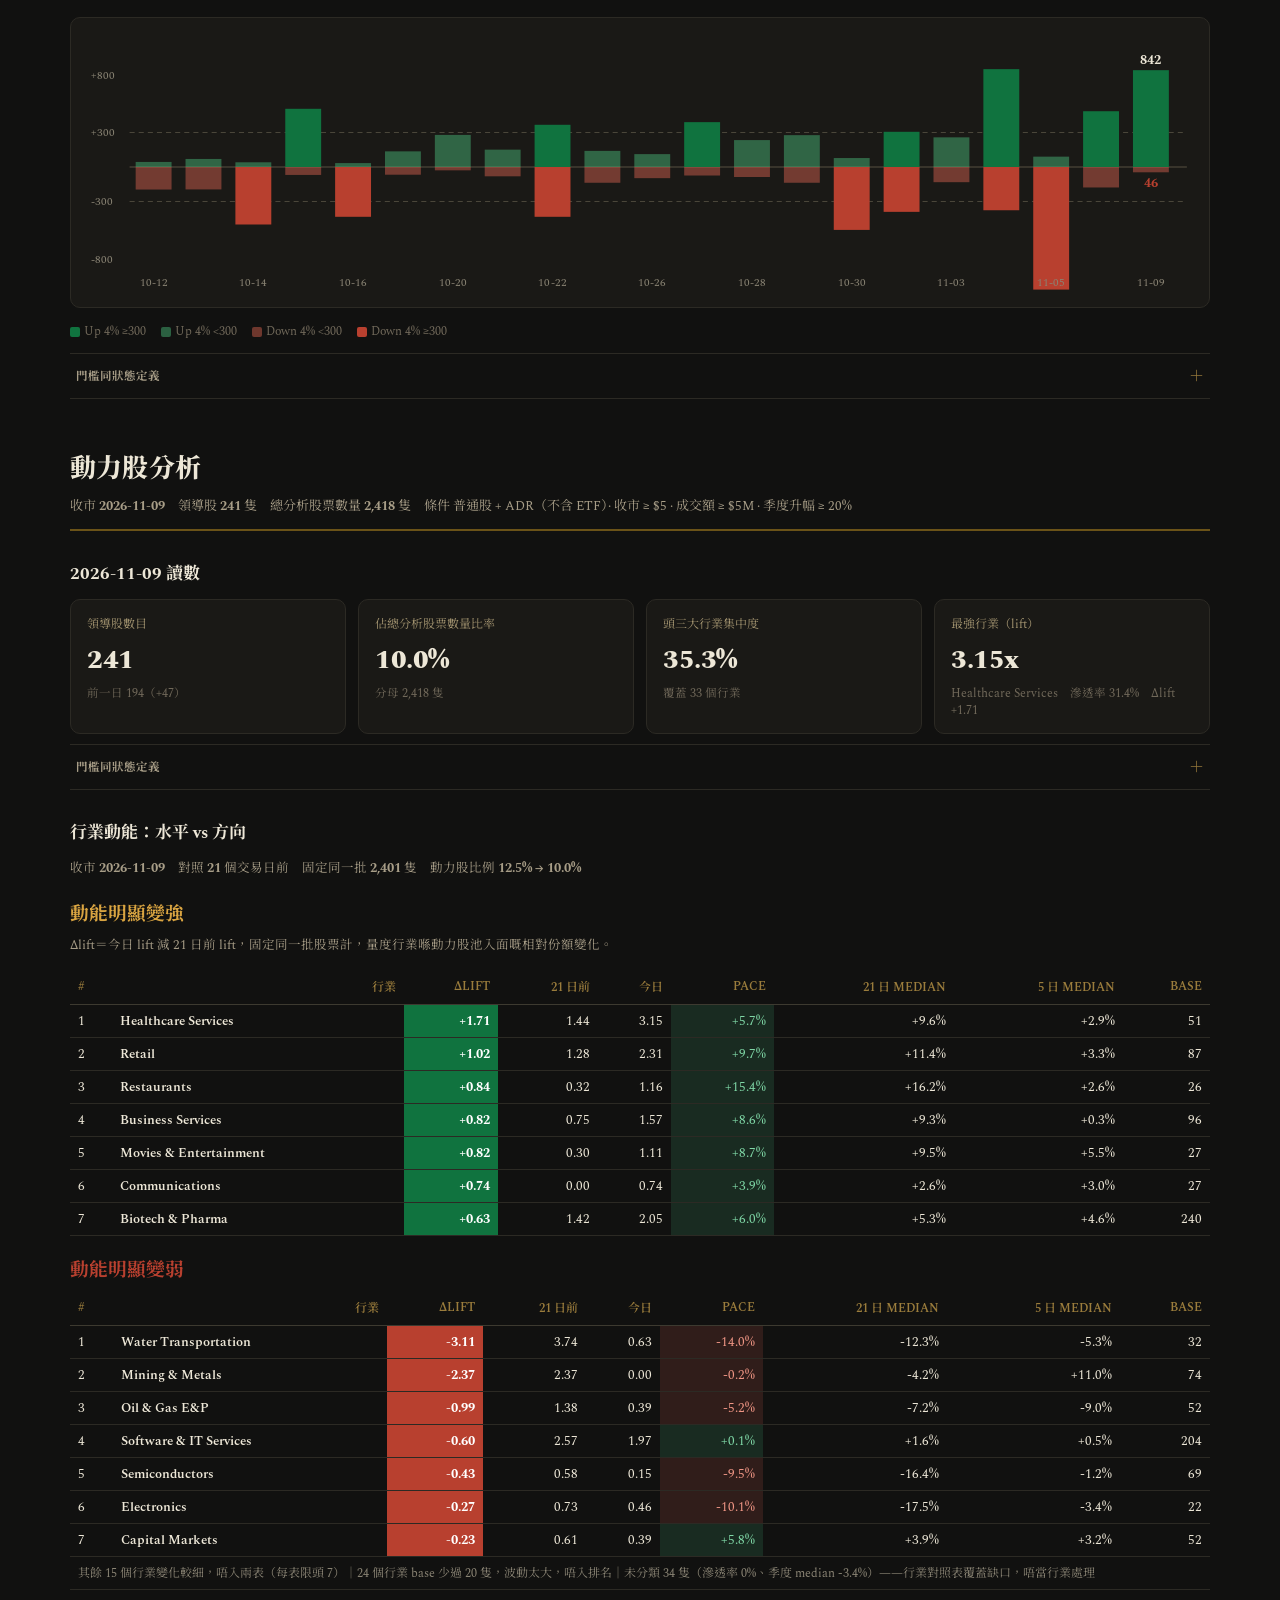
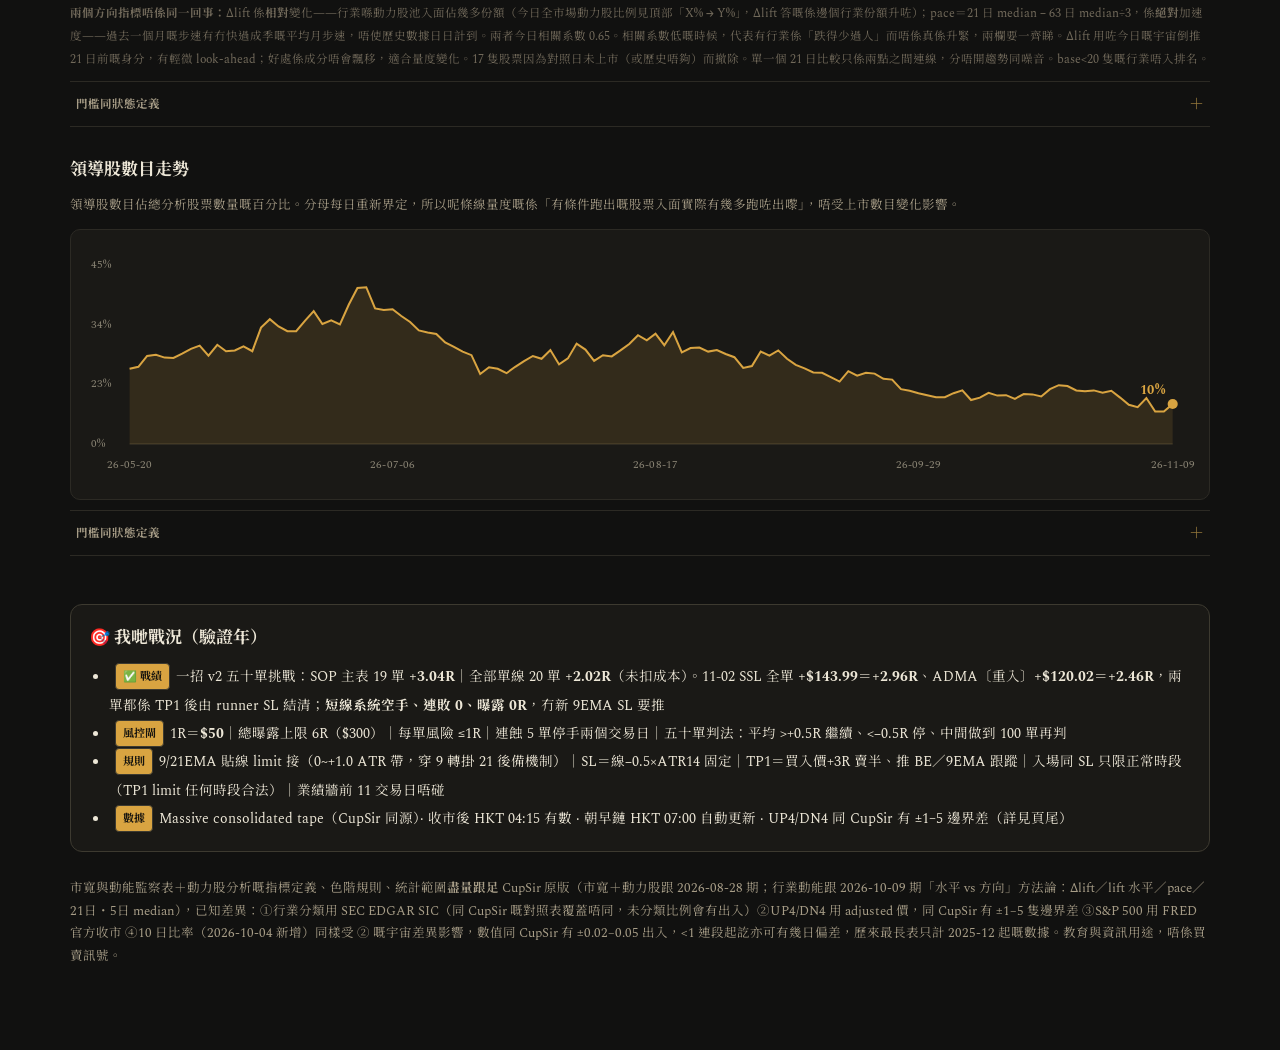
==== commit 08faa44c: "新增焦點 8：2026-11-09 收市證據頁＋全站導航" ====
--- a/index.html
+++ b/index.html
@@ -12,7 +12,7 @@
 </head>
 <body>
 
-<div class="nav"><span class="here">市寬動能表</span><a href="sectors.html">行業 ETF</a><a href="p2.html">落單紙</a><a href="p2w.html">觀察名單</a><a href="research.html">研究覆盤</a></div>
+<div class="nav"><span class="here">市寬動能表</span><a href="sectors.html">行業 ETF</a><a href="focus.html">焦點 8</a><a href="p2.html">落單紙</a><a href="p2w.html">觀察名單</a><a href="research.html">研究覆盤</a></div>
 
 <h1>市寬與動能監察表</h1>
 <div class="sub" id="subline"></div>
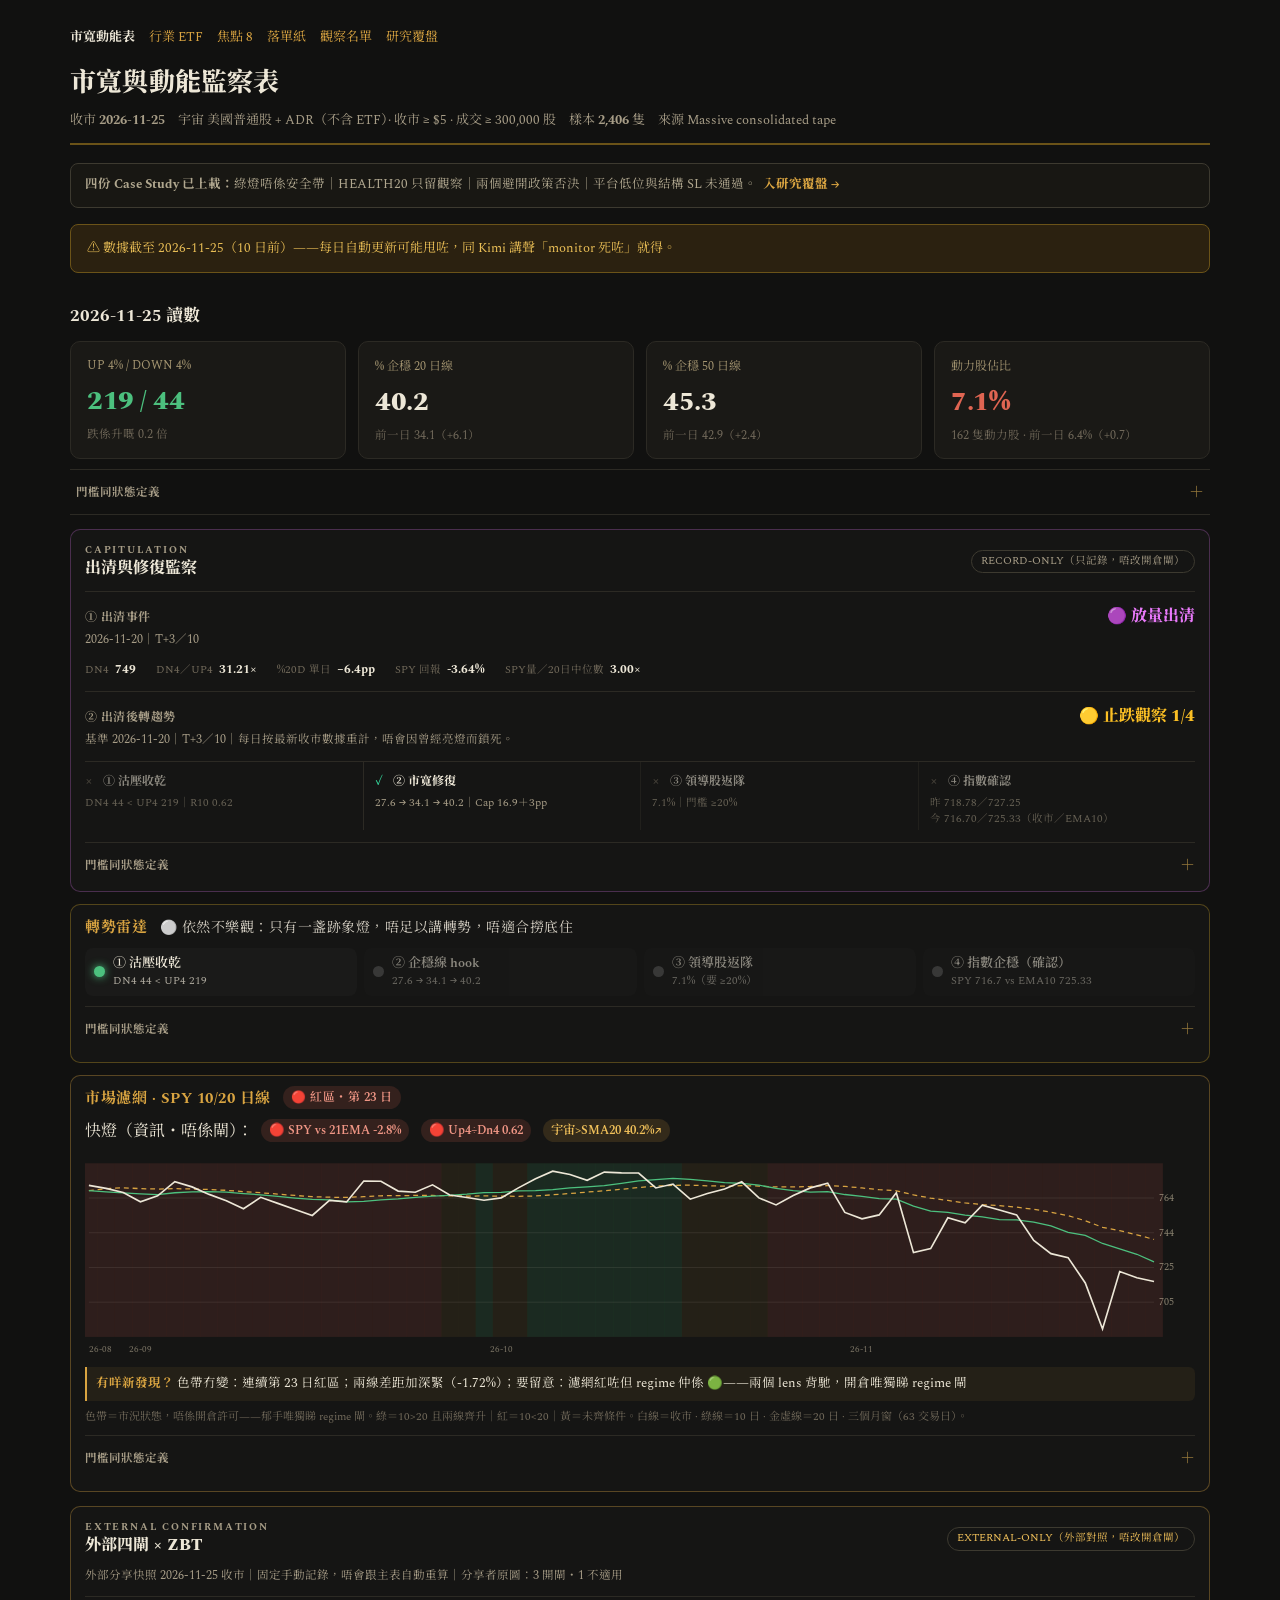
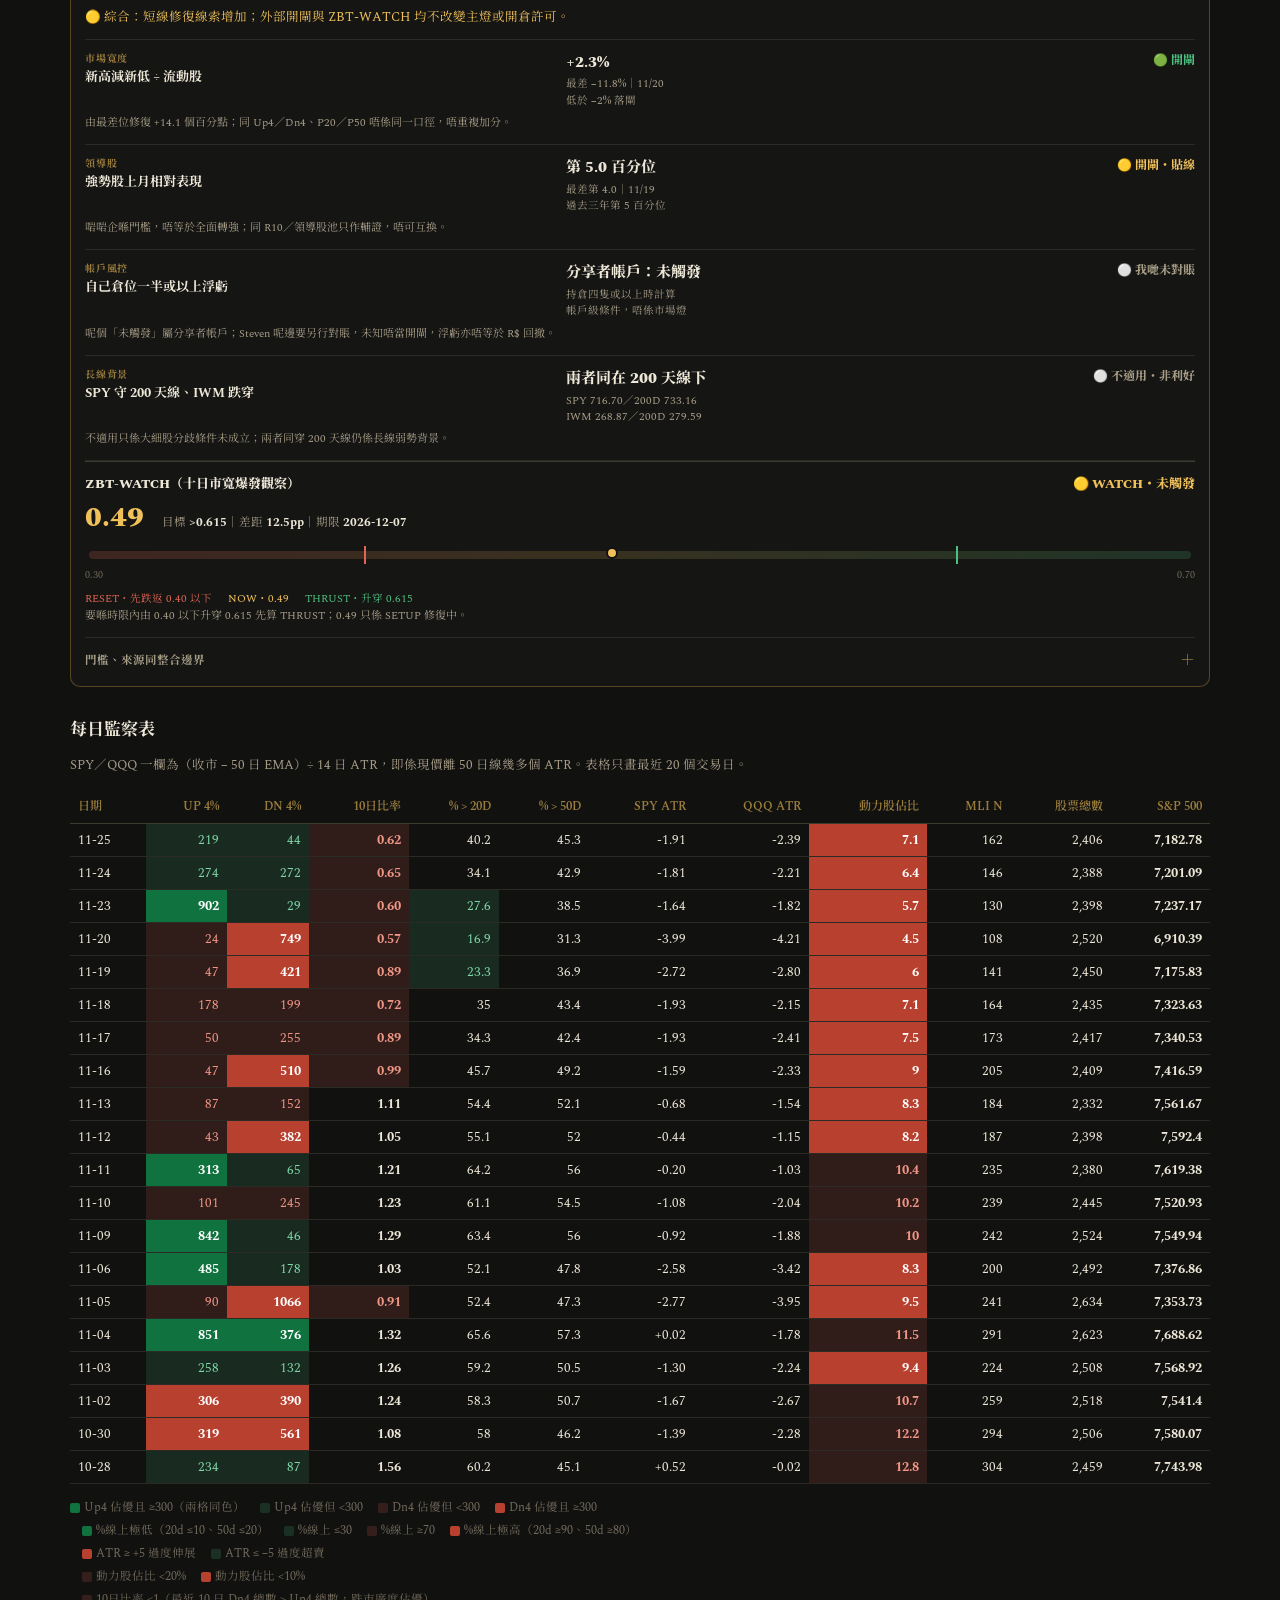
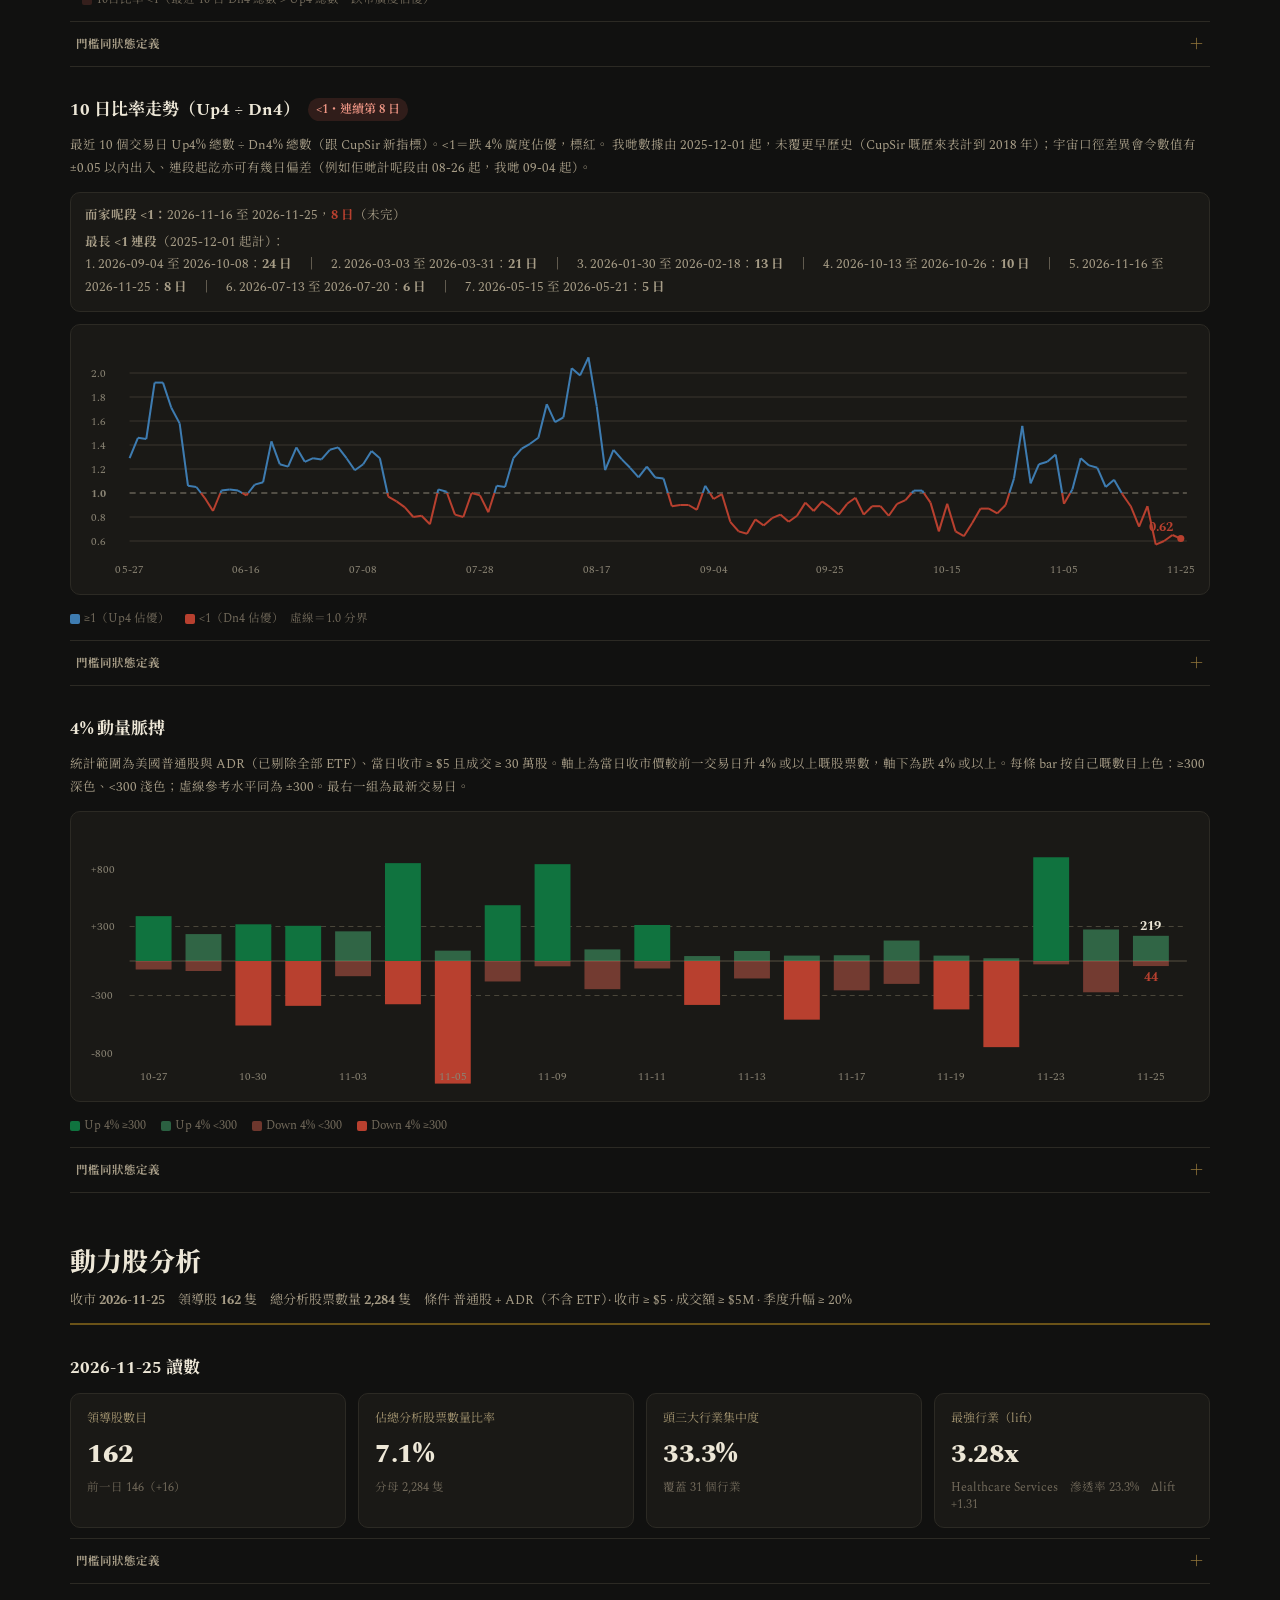
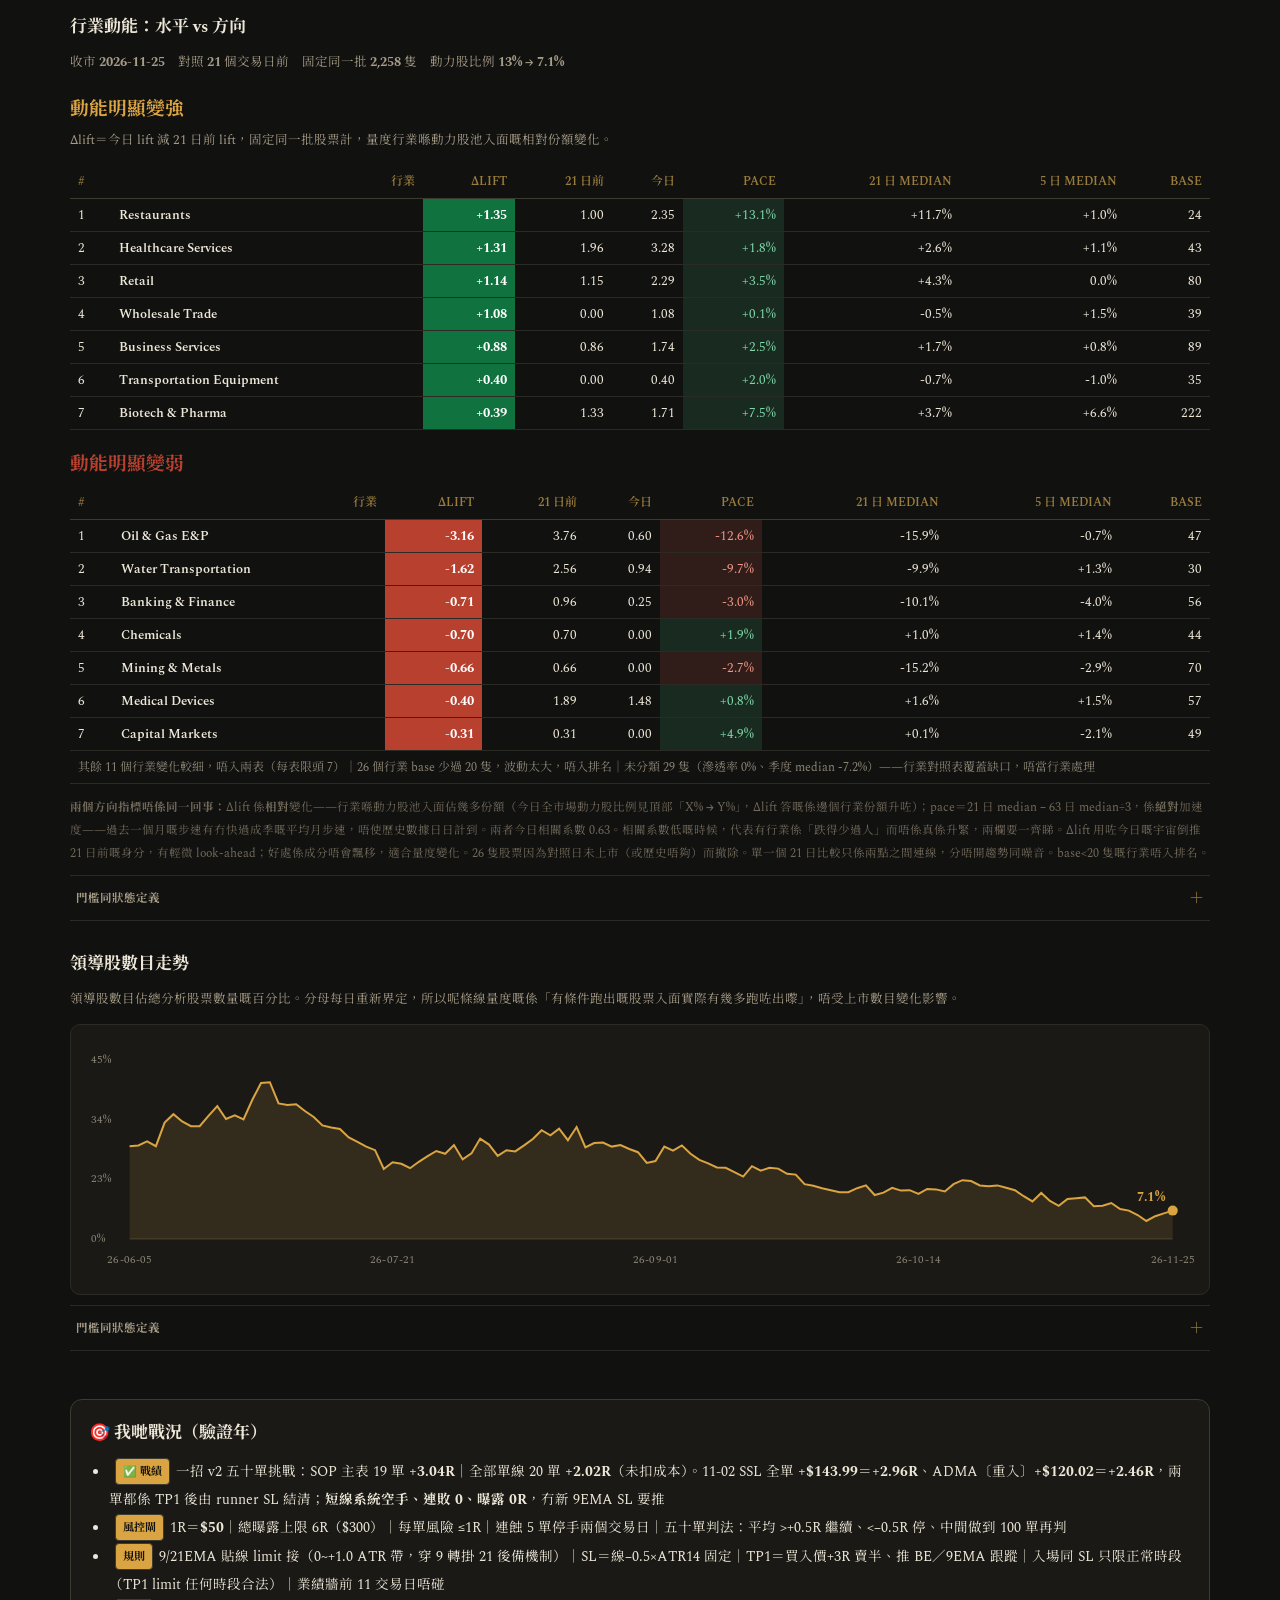
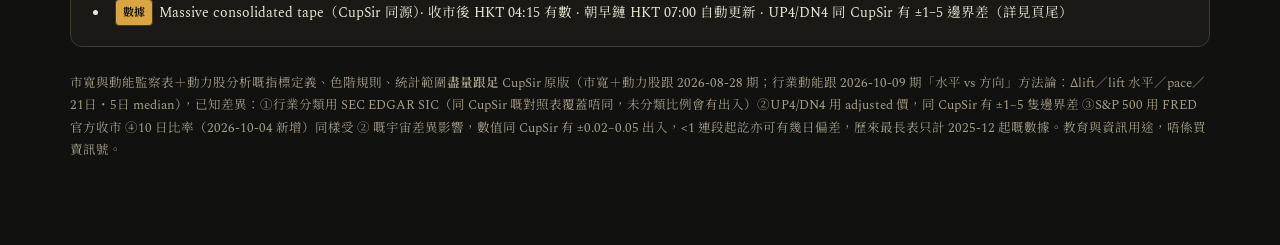
==== commit 61fbe783: "加入外部四閘與ZBT只讀觀察" ====
--- a/index.html
+++ b/index.html
@@ -40,6 +40,9 @@
 
 <!-- 【2026-10-02 Steven 批准】Qullamaggie 市場濾網：SPY 10/20 日線三色帶（來自 Claude 筆記 p.16-17 嘅模擬圖，呢度用真 SPY 每日自動更新） -->
 <div class="qqf" id="qqf"></div>
+
+<!-- 【2026-11-26 Steven 批准】外部四閘＋ZBT-WATCH：手動快照、只讀對照，唔接主燈或開倉閘 -->
+<section class="external-panel" id="externalGates" aria-live="polite" aria-label="外部四閘與 ZBT 觀察"></section>
 
 <!-- 【2026-10-18 Claude 指令第 3 點】持倉業績提醒：業績前一交易日 MOC 全走，朝早鏈 earn_reminder.py 每日寫入 data.json -->
 <div class="qqf" id="earnAlerts" style="display:none"></div>
@@ -552,6 +555,51 @@
   b.style.display='block';
   b.textContent='⚠️ 數據 load 唔到（'+(e&&e.message||e)+'）——試下重新整理；都係唔得就同 Kimi 講聲「monitor 死咗」。';
 });
+
+// 【2026-11-26 Steven 批准】外部分享快照：獨立 fetch，失敗唔影響原有儀表板。
+fetch('external_gates.json?v='+Date.now(),{cache:'no-store'}).then(r=>{
+  if(!r.ok) throw new Error('external snapshot unavailable');
+  return r.json();
+}).then(E=>{
+  const box=document.getElementById('externalGates');
+  const head=`<div class="ext-top"><div><div class="ext-kicker">EXTERNAL CONFIRMATION</div><div class="ext-title">外部四閘 × ZBT</div></div><span class="ext-record">EXTERNAL-ONLY（外部對照，唔改開倉閘）</span></div>`;
+  if(!E||!Array.isArray(E.gates)||!E.zbt){
+    box.innerHTML=head+'<div class="ext-empty">⚪ 外部快照格式未齊；原有主燈及市場濾網照常使用。</div>';
+    return;
+  }
+  const stateClass={open:'open',watch:'watch',unknown:'unknown',na:'na'};
+  const stateIcon={open:'🟢',watch:'🟡',unknown:'⚪',na:'⚪'};
+  const gateRows=E.gates.map(g=>`
+    <div class="ext-gate" data-gate="${g.id}">
+      <div class="ext-label"><div class="ext-category">${g.category}</div><div class="ext-name">${g.name}</div></div>
+      <div class="ext-reading"><div class="ext-value">${g.value}</div><div class="ext-meta">${g.comparison}<br>${g.threshold}</div></div>
+      <div class="ext-status ${stateClass[g.state]||'unknown'}">${stateIcon[g.state]||'⚪'} ${g.status}</div>
+      <div class="ext-note">${g.note}</div>
+    </div>`).join('');
+  const z=E.zbt, lo=Number(z.scale_min), hi=Number(z.scale_max);
+  const pos=v=>Math.max(0,Math.min(100,(Number(v)-lo)/(hi-lo)*100));
+  const gap=((Number(z.trigger)-Number(z.value))*100).toFixed(1);
+  const zbt=`<div class="ext-zbt" data-state="${z.state}">
+    <div class="ext-zbt-head"><div class="ext-zbt-title">ZBT-WATCH（十日市寬爆發觀察）</div><div class="ext-zbt-status">🟡 ${z.status}</div></div>
+    <div class="ext-zbt-numbers"><span class="ext-zbt-now">${Number(z.value).toFixed(2)}</span><span class="ext-zbt-target">目標 <b>&gt;${Number(z.trigger).toFixed(3)}</b>｜差距 <b>${gap}pp</b>｜期限 <b>${z.deadline}</b></span></div>
+    <div class="zbt-gauge" role="img" aria-label="ZBT 現值 ${z.value}，重置線 ${z.reset}，觸發線 ${z.trigger}">
+      <span class="zbt-mark reset" style="left:${pos(z.reset)}%"></span><span class="zbt-mark trigger" style="left:${pos(z.trigger)}%"></span><span class="zbt-mark now" style="left:${pos(z.value)}%"></span>
+    </div>
+    <div class="zbt-scale"><span>${lo.toFixed(2)}</span><span>${hi.toFixed(2)}</span></div>
+    <div class="zbt-legend"><span class="reset">RESET・先跌返 ${Number(z.reset).toFixed(2)} 以下</span><span class="now">NOW・${Number(z.value).toFixed(2)}</span><span class="trigger">THRUST・升穿 ${Number(z.trigger).toFixed(3)}</span></div>
+    <div class="ext-note">${z.note}</div>
+  </div>`;
+  const method=`<details class="ext-method"><summary>門檻、來源同整合邊界</summary><div class="ext-method-body">
+    <p><b>MAIN-LIGHT FIRST（主燈優先）：</b>外部開閘、ZBT 觸發與否，都唔會自動改變主燈、FAST LIGHT、POST-CAP 或正式開倉閘。四閘同現有 Up4／Dn4、P20／P50、R10 有重疊用途，所以唔會重複計分。</p>
+    <p><b>快照限制：</b>呢版只記錄外部分享數值，唔係用同源歷史庫重算。新高新低／流動股、強勢股名單及相對基準未齊；帳戶浮虧閘亦只屬分享者狀態，我哋未對賬就維持灰色未知。</p>
+    <p><b>ZBT 公式：</b>${z.formula}。正式觸發係 10 個交易日內由 0.40 以下升穿 0.615；未觸發前跌返 0.40 以下＝RESET，期限屆滿未升穿＝EXPIRED（只係冇訊號，唔等於造淡）。原版只用 NYSE，唔包括 Nasdaq，所以對科技股池只係大市輔證。</p>
+    <p><b>資料來源：</b>${E.source_note}</p>
+  </div></details>`;
+  box.innerHTML=head+`<div class="ext-subline">外部分享快照 ${E.asof} 收市｜固定手動記錄，唔會跟主表自動重算｜${E.original_summary}</div><div class="ext-headline">🟡 綜合：${E.headline}</div>`+gateRows+zbt+method;
+}).catch(()=>{
+  const box=document.getElementById('externalGates');
+  box.innerHTML='<div class="ext-top"><div><div class="ext-kicker">EXTERNAL CONFIRMATION</div><div class="ext-title">外部四閘 × ZBT</div></div><span class="ext-record">EXTERNAL-ONLY（外部對照）</span></div><div class="ext-empty">⚪ 外部快照暫時 load 唔到；原有主燈及市場濾網不受影響。</div>';
+});
 </script>
 </body>
 </html>
--- a/theme.css
+++ b/theme.css
@@ -275,6 +275,82 @@
   .letter blockquote{ font-size:16px; padding:14px; }
   .action-grid{ grid-template-columns:1fr; gap:20px; }
 }
+/* ---- 2026-11-26 外部四閘＋ZBT-WATCH：只讀對照，唔改主燈／POST-CAP／開倉閘 ---- */
+.external-panel{
+  --ext-green:#4cc07e; --ext-amber:#f0c05a; --ext-red:#e06552;
+  margin:14px 0 10px; padding:13px 14px 4px; border:1px solid rgba(217,164,65,.34);
+  border-radius:10px; background:rgba(255,255,255,.018);
+}
+.ext-top{ display:flex; justify-content:space-between; align-items:center; gap:12px; padding-bottom:10px; }
+.ext-kicker{ color:var(--tx2); font-size:10px; font-weight:700; letter-spacing:.18em; line-height:1.4; }
+.ext-title{ color:var(--tx); font-size:16px; font-weight:800; line-height:1.45; }
+.ext-record{ color:var(--gold2); border:1px solid var(--line2); border-radius:20px; padding:3px 9px; font-size:10.5px; line-height:1.5; text-align:center; overflow-wrap:anywhere; }
+.ext-subline{ color:var(--tx2); font-size:11.5px; line-height:1.65; padding-bottom:10px; overflow-wrap:anywhere; }
+.ext-headline{ border-top:1px solid var(--line); border-bottom:1px solid var(--line); padding:10px 0; color:var(--gold2); font-size:12.5px; line-height:1.7; }
+.ext-gate{ display:grid; grid-template-columns:minmax(0,1.1fr) minmax(0,.9fr) minmax(130px,.55fr); gap:5px 16px; padding:12px 0; border-bottom:1px solid var(--line); }
+.ext-gate:last-of-type{ border-bottom:0; }
+.ext-category{ color:var(--golddim); font-size:10px; font-weight:700; letter-spacing:.08em; line-height:1.4; }
+.ext-name{ color:var(--tx); font-size:13px; font-weight:700; line-height:1.5; margin-top:2px; overflow-wrap:anywhere; }
+.ext-value{ color:var(--tx); font-size:15px; font-weight:800; line-height:1.45; font-variant-numeric:tabular-nums; overflow-wrap:anywhere; }
+.ext-meta{ color:var(--tx2); font-size:10.5px; line-height:1.55; margin-top:3px; font-variant-numeric:tabular-nums; overflow-wrap:anywhere; }
+.ext-status{ justify-self:end; align-self:start; font-size:12px; font-weight:800; line-height:1.5; text-align:right; overflow-wrap:anywhere; }
+.ext-status.open{ color:var(--ext-green); }
+.ext-status.watch{ color:var(--ext-amber); }
+.ext-status.unknown, .ext-status.na{ color:var(--tx2); }
+.ext-note{ grid-column:1/-1; color:var(--tx2); font-size:11px; line-height:1.65; overflow-wrap:anywhere; }
+.ext-zbt{ border-top:1px solid var(--line2); padding:13px 0 11px; }
+.ext-zbt-head{ display:flex; flex-wrap:wrap; justify-content:space-between; align-items:baseline; gap:5px 12px; }
+.ext-zbt-title{ color:var(--tx); font-size:13px; font-weight:800; line-height:1.5; }
+.ext-zbt-status{ color:var(--ext-amber); font-size:13px; font-weight:800; line-height:1.5; }
+.ext-zbt-numbers{ display:flex; flex-wrap:wrap; align-items:baseline; gap:5px 18px; margin-top:8px; }
+.ext-zbt-now{ color:var(--gold2); font-size:28px; font-weight:800; line-height:1.1; font-variant-numeric:tabular-nums; }
+.ext-zbt-target{ color:var(--tx2); font-size:11.5px; line-height:1.6; font-variant-numeric:tabular-nums; }
+.ext-zbt-target b{ color:var(--tx); }
+.zbt-gauge{ position:relative; height:8px; margin:17px 4px 8px; border-radius:4px; background:linear-gradient(90deg,rgba(224,101,82,.2),rgba(240,192,90,.16) 45%,rgba(76,192,126,.18)); }
+.zbt-mark{ position:absolute; top:-5px; width:2px; height:18px; transform:translateX(-1px); }
+.zbt-mark.reset{ background:var(--ext-red); }
+.zbt-mark.trigger{ background:var(--ext-green); }
+.zbt-mark.now{ top:-6px; width:12px; height:12px; margin-top:2px; border:2px solid var(--bg); border-radius:50%; background:var(--ext-amber); transform:translateX(-6px); }
+.zbt-scale{ display:flex; justify-content:space-between; color:var(--tx3); font-size:10px; font-variant-numeric:tabular-nums; }
+.zbt-legend{ display:flex; flex-wrap:wrap; gap:4px 16px; margin-top:8px; color:var(--tx2); font-size:10.5px; line-height:1.6; font-variant-numeric:tabular-nums; }
+.zbt-legend .reset{ color:var(--ext-red); }
+.zbt-legend .now{ color:var(--ext-amber); }
+.zbt-legend .trigger{ color:var(--ext-green); }
+.ext-method{ border-top:1px solid var(--line); }
+.ext-method>summary{ min-height:44px; display:flex; align-items:center; cursor:pointer; list-style:none; color:var(--tx2); font-size:11.5px; font-weight:700; }
+.ext-method>summary::-webkit-details-marker{ display:none; }
+.ext-method>summary::after{ content:'＋'; margin-left:auto; color:var(--golddim); font-size:15px; }
+.ext-method[open]>summary::after{ content:'−'; }
+.ext-method>summary:hover{ color:var(--gold2); }
+.ext-method-body{ padding:0 4px 12px 0; max-width:90ch; }
+.ext-method-body p{ color:var(--tx2); font-size:11.5px; line-height:1.75; margin:5px 0; }
+.ext-method-body b{ color:var(--tx); }
+.ext-empty{ color:var(--tx2); font-size:12px; line-height:1.7; padding:12px 0; }
+@media (max-width:640px){
+  .external-panel{ padding:12px 10px 3px; }
+  .ext-top{ flex-direction:column; align-items:flex-start; gap:7px; }
+  .ext-kicker, .ext-category{ font-size:12px; }
+  .ext-title{ font-size:17px; }
+  .ext-record{ text-align:left; font-size:12px; }
+  .ext-subline{ font-size:12px; }
+  .ext-headline{ font-size:14px; }
+  .ext-gate{ grid-template-columns:minmax(0,1fr) auto; gap:5px 10px; padding:12px 0; }
+  .ext-reading{ grid-column:1/-1; grid-row:2; }
+  .ext-status{ grid-column:2; grid-row:1; max-width:118px; font-size:12px; }
+  .ext-name{ font-size:14px; }
+  .ext-value{ font-size:15px; }
+  .ext-meta{ font-size:12px; }
+  .ext-note{ grid-row:3; font-size:12px; }
+  .ext-zbt-title, .ext-zbt-status{ font-size:14px; }
+  .ext-zbt-now{ font-size:26px; }
+  .ext-zbt-target{ font-size:12px; }
+  .zbt-scale, .zbt-legend{ font-size:12px; }
+  .zbt-legend{ gap:4px 10px; }
+  .ext-method>summary{ font-size:12px; }
+  .ext-method-body p{ font-size:14px; }
+  .ext-empty{ font-size:14px; }
+}
+
 @media (prefers-reduced-motion:reduce){
   .study>summary{ transition:none; }
 }
